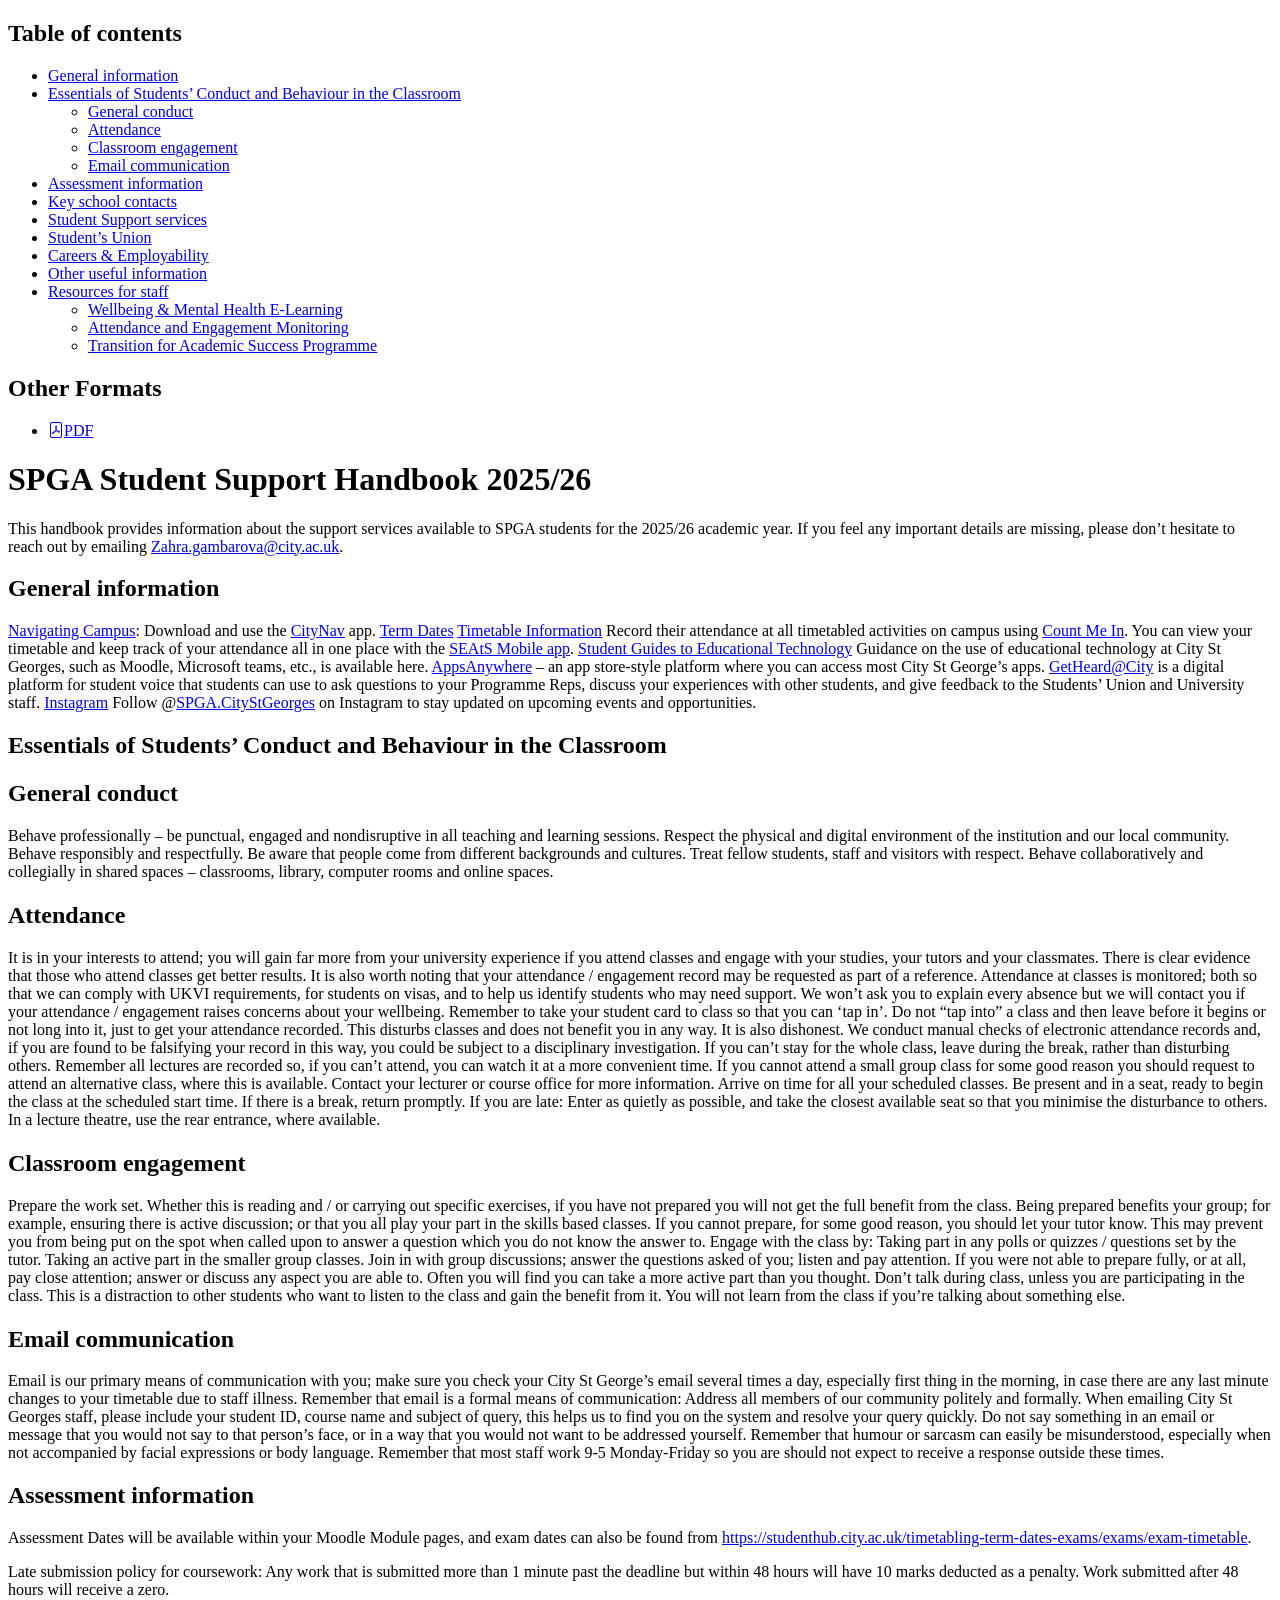
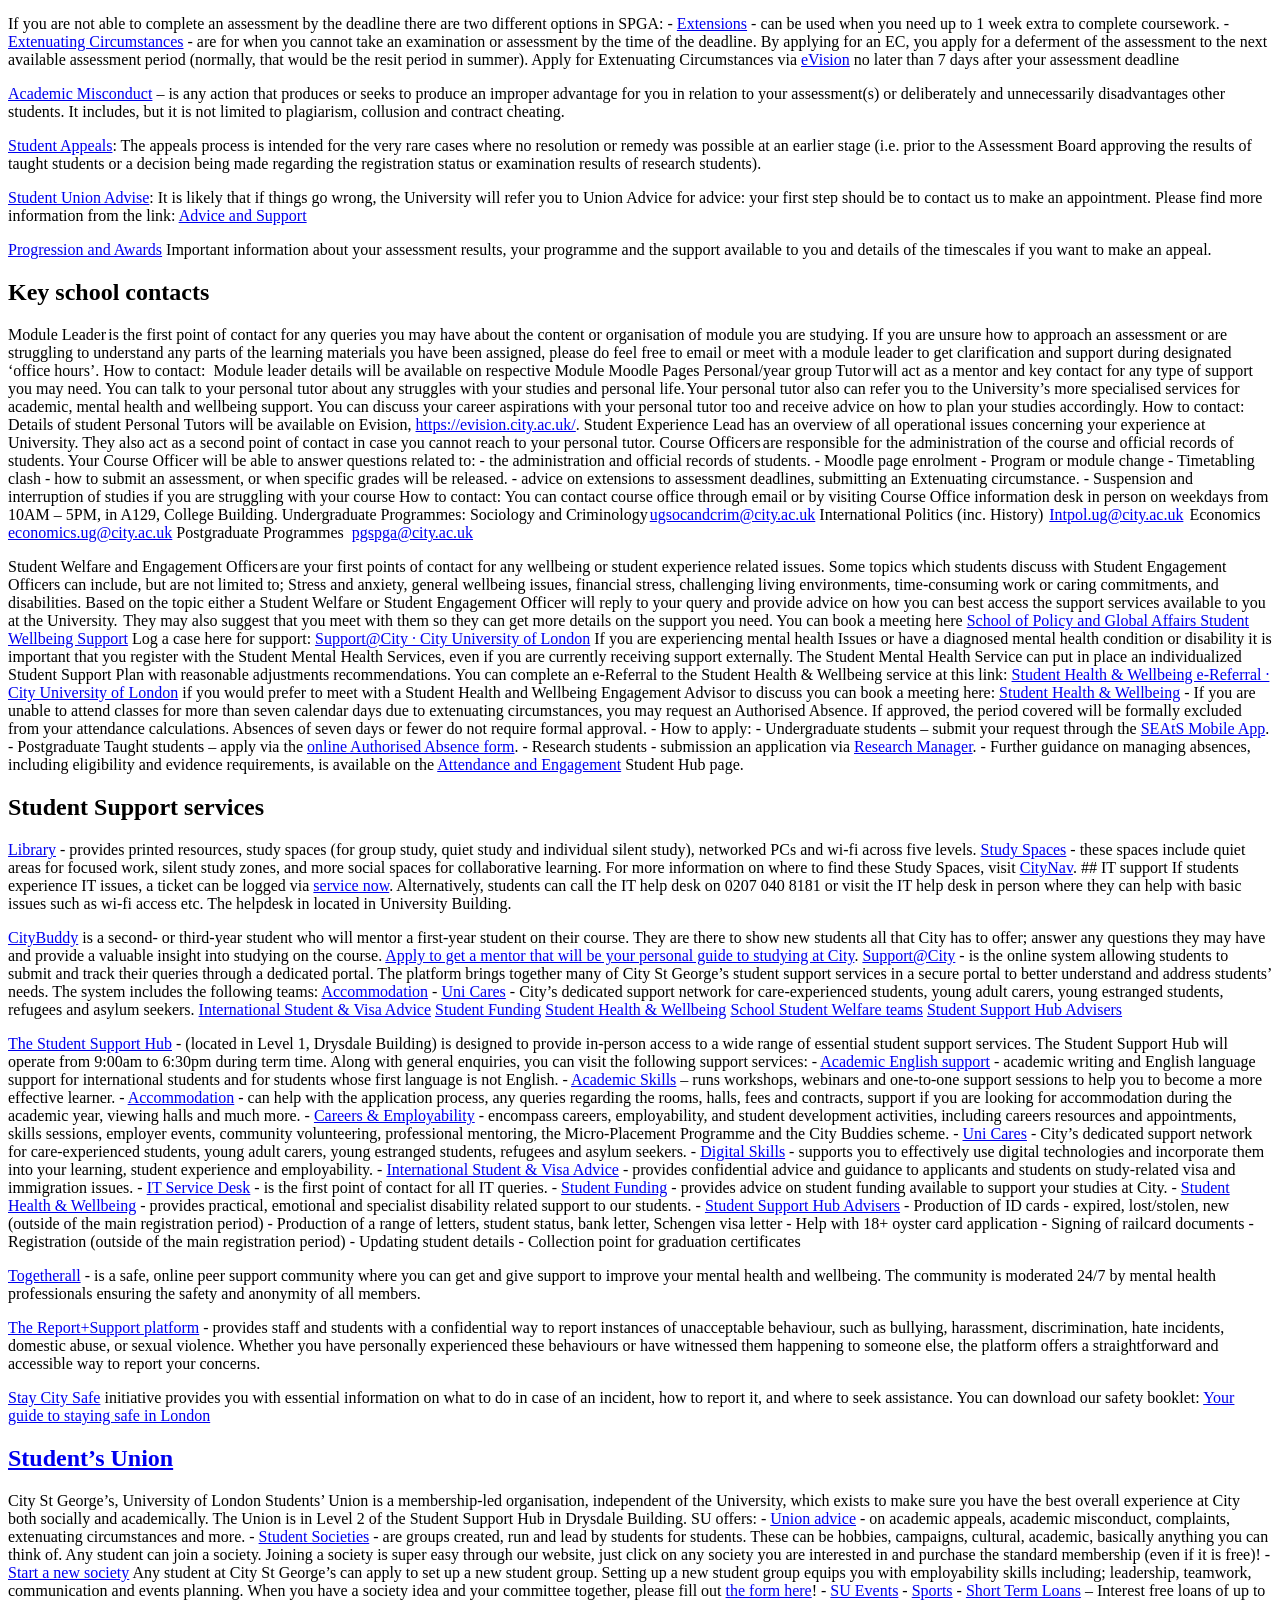
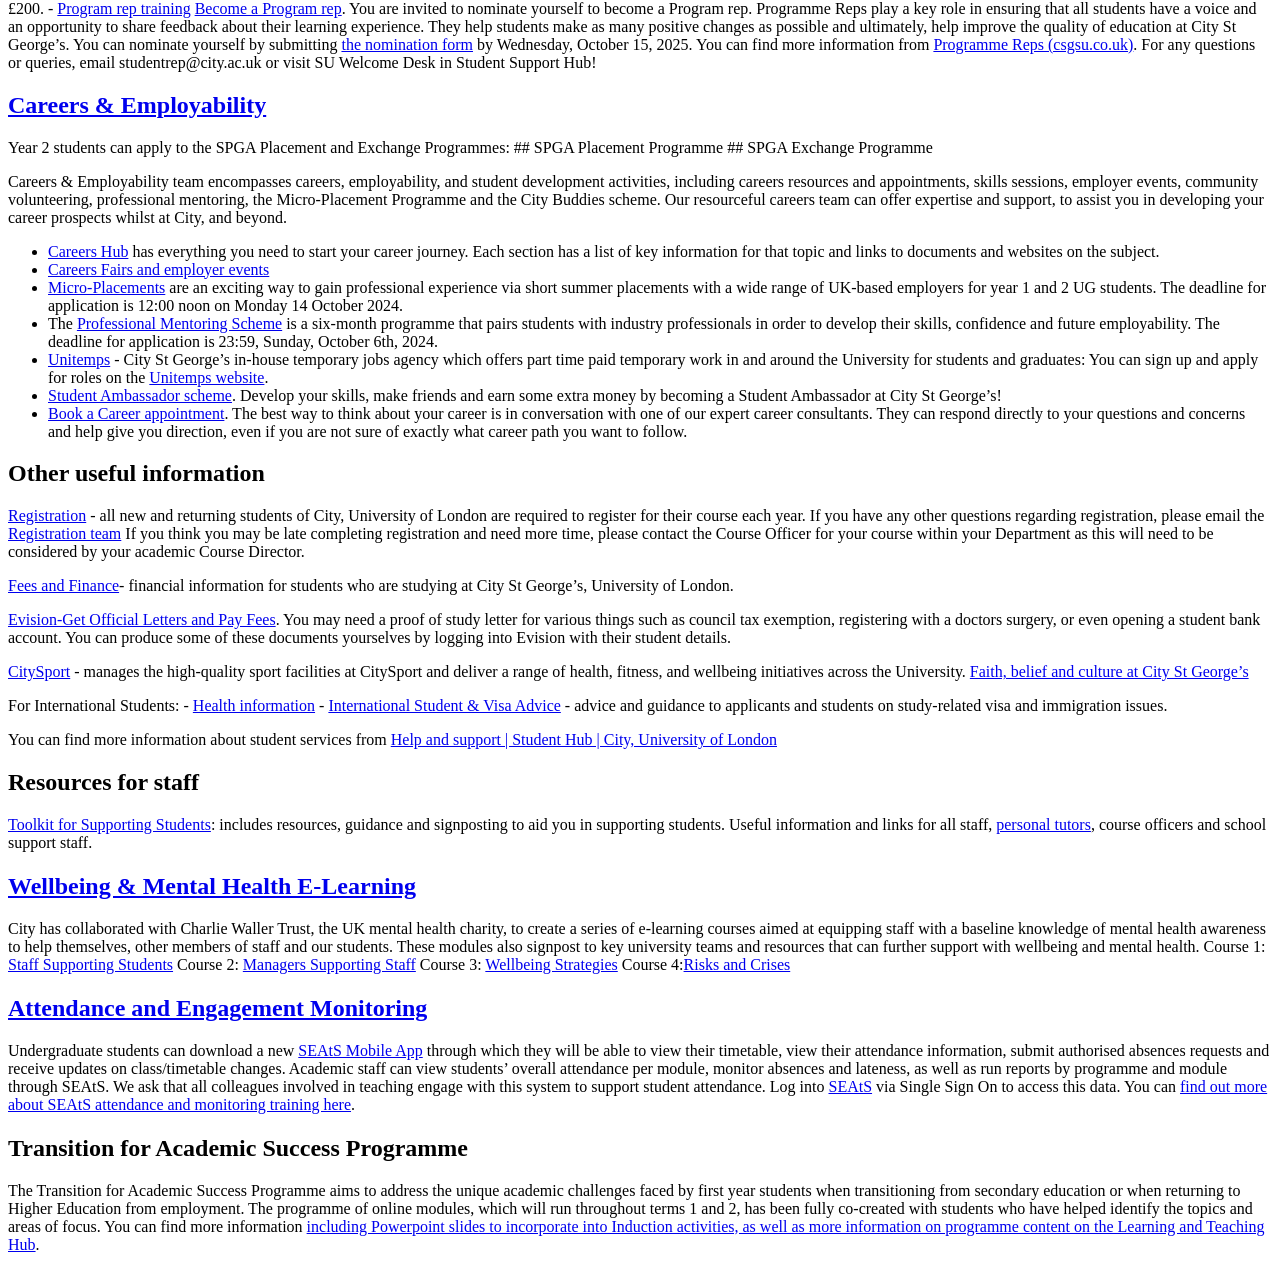
==== Student_Support_2025-26.html @ 63a1e76b "Initial commit: handbook source and rendered files" ====
<!DOCTYPE html>
<html xmlns="http://www.w3.org/1999/xhtml" lang="en" xml:lang="en"><head>

<meta charset="utf-8">
<meta name="generator" content="quarto-1.7.32">

<meta name="viewport" content="width=device-width, initial-scale=1.0, user-scalable=yes">


<title>SPGA Student Support Handbook 2025/26</title>
<style>
code{white-space: pre-wrap;}
span.smallcaps{font-variant: small-caps;}
div.columns{display: flex; gap: min(4vw, 1.5em);}
div.column{flex: auto; overflow-x: auto;}
div.hanging-indent{margin-left: 1.5em; text-indent: -1.5em;}
ul.task-list{list-style: none;}
ul.task-list li input[type="checkbox"] {
  width: 0.8em;
  margin: 0 0.8em 0.2em -1em; /* quarto-specific, see https://github.com/quarto-dev/quarto-cli/issues/4556 */ 
  vertical-align: middle;
}
</style>


<script src="Student_Support_2025-26_files/libs/clipboard/clipboard.min.js"></script>
<script src="Student_Support_2025-26_files/libs/quarto-html/quarto.js" type="module"></script>
<script src="Student_Support_2025-26_files/libs/quarto-html/tabsets/tabsets.js" type="module"></script>
<script src="Student_Support_2025-26_files/libs/quarto-html/popper.min.js"></script>
<script src="Student_Support_2025-26_files/libs/quarto-html/tippy.umd.min.js"></script>
<script src="Student_Support_2025-26_files/libs/quarto-html/anchor.min.js"></script>
<link href="Student_Support_2025-26_files/libs/quarto-html/tippy.css" rel="stylesheet">
<link href="Student_Support_2025-26_files/libs/quarto-html/quarto-syntax-highlighting-37eea08aefeeee20ff55810ff984fec1.css" rel="stylesheet" id="quarto-text-highlighting-styles">
<script src="Student_Support_2025-26_files/libs/bootstrap/bootstrap.min.js"></script>
<link href="Student_Support_2025-26_files/libs/bootstrap/bootstrap-icons.css" rel="stylesheet">
<link href="Student_Support_2025-26_files/libs/bootstrap/bootstrap-bb462d781dde1847d9e3ccf7736099dd.min.css" rel="stylesheet" append-hash="true" id="quarto-bootstrap" data-mode="light">


</head>

<body class="quarto-light">

<div id="quarto-content" class="page-columns page-rows-contents page-layout-article">
<div id="quarto-margin-sidebar" class="sidebar margin-sidebar">
  <nav id="TOC" role="doc-toc" class="toc-active">
    <h2 id="toc-title">Table of contents</h2>
   
  <ul>
  <li><a href="#general-information" id="toc-general-information" class="nav-link active" data-scroll-target="#general-information">General information</a></li>
  <li><a href="#essentials-of-students-conduct-and-behaviour-in-the-classroom" id="toc-essentials-of-students-conduct-and-behaviour-in-the-classroom" class="nav-link" data-scroll-target="#essentials-of-students-conduct-and-behaviour-in-the-classroom">Essentials of Students’ Conduct and Behaviour in the Classroom</a>
  <ul class="collapse">
  <li><a href="#general-conduct" id="toc-general-conduct" class="nav-link" data-scroll-target="#general-conduct">General conduct</a></li>
  <li><a href="#attendance" id="toc-attendance" class="nav-link" data-scroll-target="#attendance">Attendance</a></li>
  <li><a href="#classroom-engagement" id="toc-classroom-engagement" class="nav-link" data-scroll-target="#classroom-engagement">Classroom engagement</a></li>
  <li><a href="#email-communication" id="toc-email-communication" class="nav-link" data-scroll-target="#email-communication">Email communication</a></li>
  </ul></li>
  <li><a href="#assessment-information" id="toc-assessment-information" class="nav-link" data-scroll-target="#assessment-information">Assessment information</a></li>
  <li><a href="#key-school-contacts" id="toc-key-school-contacts" class="nav-link" data-scroll-target="#key-school-contacts">Key school contacts</a></li>
  <li><a href="#student-support-services" id="toc-student-support-services" class="nav-link" data-scroll-target="#student-support-services">Student Support services</a></li>
  <li><a href="#students-union" id="toc-students-union" class="nav-link" data-scroll-target="#students-union">Student’s Union</a></li>
  <li><a href="#careers-employability" id="toc-careers-employability" class="nav-link" data-scroll-target="#careers-employability">Careers &amp; Employability</a></li>
  <li><a href="#other-useful-information" id="toc-other-useful-information" class="nav-link" data-scroll-target="#other-useful-information">Other useful information</a></li>
  <li><a href="#resources-for-staff" id="toc-resources-for-staff" class="nav-link" data-scroll-target="#resources-for-staff">Resources for staff</a>
  <ul class="collapse">
  <li><a href="#wellbeing-mental-health-e-learning" id="toc-wellbeing-mental-health-e-learning" class="nav-link" data-scroll-target="#wellbeing-mental-health-e-learning">Wellbeing &amp; Mental Health E-Learning</a></li>
  <li><a href="#attendance-and-engagement-monitoring" id="toc-attendance-and-engagement-monitoring" class="nav-link" data-scroll-target="#attendance-and-engagement-monitoring">Attendance and Engagement Monitoring</a></li>
  <li><a href="#transition-for-academic-success-programme" id="toc-transition-for-academic-success-programme" class="nav-link" data-scroll-target="#transition-for-academic-success-programme">Transition for Academic Success Programme</a></li>
  </ul></li>
  </ul>
<div class="quarto-alternate-formats"><h2>Other Formats</h2><ul><li><a href="Student_Support_2025-26.pdf"><i class="bi bi-file-pdf"></i>PDF</a></li></ul></div></nav>
</div>
<main class="content" id="quarto-document-content">

<header id="title-block-header" class="quarto-title-block default">
<div class="quarto-title">
<h1 class="title">SPGA Student Support Handbook 2025/26</h1>
</div>



<div class="quarto-title-meta">

    
  
    
  </div>
  


</header>


<p>This handbook provides information about the support services available to SPGA students for the 2025/26 academic year. If you feel any important details are missing, please don’t hesitate to reach out by emailing <a href="mailto:Zahra.gambarova@city.ac.uk">Zahra.gambarova@city.ac.uk</a>.</p>
<section id="general-information" class="level1">
<h1>General information</h1>
<p><a href="https://studenthub.city.ac.uk/information-technology/citynav">Navigating Campus</a>: Download and use the <a href="https://studenthub.city.ac.uk/information-technology/citynav">CityNav</a> app. <a href="https://www.city.ac.uk/about/vision-and-strategy/academic-excellence/education/academic-year-and-term-dates">Term Dates</a> <a href="https://mytimetable.city.ac.uk/">Timetable Information</a> Record their attendance at all timetabled activities on campus using <a href="https://www.youtube.com/watch?v=2a_qMAZ4m2w">Count Me In</a>. You can view your timetable and keep track of your attendance all in one place with the <a href="https://studenthub.citystgeorges.ac.uk/academic-resources/learning-and-study-support/study-skills-and-support/attendance-and-engagement/count-me-in">SEAtS Mobile app</a>. <a href="https://city-uk-ett.libguides.com/student">Student Guides to Educational Technology</a> Guidance on the use of educational technology at City St Georges, such as Moodle, Microsoft teams, etc., is available here. <a href="https://studentcommunications.newsweaver.com/1w52bcjsfr/18i0udma1fv/external?a=6&amp;p=4118384&amp;t=27571">AppsAnywhere</a> – an app store-style platform where you can access most City St George’s apps. <a href="https://city.unitu.co.uk/Account/Login">GetHeard@City</a> is a digital platform for student voice that students can use to ask questions to your Programme Reps, discuss your experiences with other students, and give feedback to the Students’ Union and University staff. <a href="https://www.instagram.com/spga.citystgeorges/">Instagram</a> Follow @<a href="https://www.instagram.com/spga.citystgeorges/">SPGA.CityStGeorges</a> on Instagram to stay updated on upcoming events and opportunities.</p>
</section>
<section id="essentials-of-students-conduct-and-behaviour-in-the-classroom" class="level1">
<h1>Essentials of Students’ Conduct and Behaviour in the Classroom</h1>
<section id="general-conduct" class="level2">
<h2 class="anchored" data-anchor-id="general-conduct">General conduct</h2>
<p>Behave professionally – be punctual, engaged and nondisruptive in all teaching and learning sessions. Respect the physical and digital environment of the institution and our local community. Behave responsibly and respectfully. Be aware that people come from different backgrounds and cultures. Treat fellow students, staff and visitors with respect. Behave collaboratively and collegially in shared spaces – classrooms, library, computer rooms and online spaces.</p>
</section>
<section id="attendance" class="level2">
<h2 class="anchored" data-anchor-id="attendance">Attendance</h2>
<p>It is in your interests to attend; you will gain far more from your university experience if you attend classes and engage with your studies, your tutors and your classmates. There is clear evidence that those who attend classes get better results. It is also worth noting that your attendance / engagement record may be requested as part of a reference. Attendance at classes is monitored; both so that we can comply with UKVI requirements, for students on visas, and to help us identify students who may need support. We won’t ask you to explain every absence but we will contact you if your attendance / engagement raises concerns about your wellbeing. Remember to take your student card to class so that you can ‘tap in’. Do not “tap into” a class and then leave before it begins or not long into it, just to get your attendance recorded. This disturbs classes and does not benefit you in any way. It is also dishonest. We conduct manual checks of electronic attendance records and, if you are found to be falsifying your record in this way, you could be subject to a disciplinary investigation. If you can’t stay for the whole class, leave during the break, rather than disturbing others. Remember all lectures are recorded so, if you can’t attend, you can watch it at a more convenient time. If you cannot attend a small group class for some good reason you should request to attend an alternative class, where this is available. Contact your lecturer or course office for more information. Arrive on time for all your scheduled classes. Be present and in a seat, ready to begin the class at the scheduled start time. If there is a break, return promptly. If you are late: Enter as quietly as possible, and take the closest available seat so that you minimise the disturbance to others. In a lecture theatre, use the rear entrance, where available.</p>
</section>
<section id="classroom-engagement" class="level2">
<h2 class="anchored" data-anchor-id="classroom-engagement">Classroom engagement</h2>
<p>Prepare the work set. Whether this is reading and / or carrying out specific exercises, if you have not prepared you will not get the full benefit from the class. Being prepared benefits your group; for example, ensuring there is active discussion; or that you all play your part in the skills based classes. If you cannot prepare, for some good reason, you should let your tutor know. This may prevent you from being put on the spot when called upon to answer a question which you do not know the answer to. Engage with the class by: Taking part in any polls or quizzes / questions set by the tutor. Taking an active part in the smaller group classes. Join in with group discussions; answer the questions asked of you; listen and pay attention. If you were not able to prepare fully, or at all, pay close attention; answer or discuss any aspect you are able to. Often you will find you can take a more active part than you thought. Don’t talk during class, unless you are participating in the class. This is a distraction to other students who want to listen to the class and gain the benefit from it. You will not learn from the class if you’re talking about something else.</p>
</section>
<section id="email-communication" class="level2">
<h2 class="anchored" data-anchor-id="email-communication">Email communication</h2>
<p>Email is our primary means of communication with you; make sure you check your City St George’s email several times a day, especially first thing in the morning, in case there are any last minute changes to your timetable due to staff illness. Remember that email is a formal means of communication: Address all members of our community politely and formally. When emailing City St Georges staff, please include your student ID, course name and subject of query, this helps us to find you on the system and resolve your query quickly. Do not say something in an email or message that you would not say to that person’s face, or in a way that you would not want to be addressed yourself. Remember that humour or sarcasm can easily be misunderstood, especially when not accompanied by facial expressions or body language. Remember that most staff work 9-5 Monday-Friday so you are should not expect to receive a response outside these times.</p>
</section>
</section>
<section id="assessment-information" class="level1">
<h1>Assessment information</h1>
<p>Assessment Dates will be available within your Moodle Module pages, and exam dates can also be found from <a href="https://studenthub.city.ac.uk/timetabling-term-dates-exams/exams/exam-timetable">https://studenthub.city.ac.uk/timetabling-term-dates-exams/exams/exam-timetable</a>.</p>
<p>Late submission policy for coursework: Any work that is submitted more than 1 minute past the deadline but within 48 hours will have 10 marks deducted as a penalty. Work submitted after 48 hours will receive a zero.</p>
<p>​​​​​​​If you are not able to complete an assessment by the deadline there are two different options in SPGA: - <a href="https://cityuni.sharepoint.com/teams/CUoL-SASSStudentSupport/SitePages/SASS-Extensions.aspx">Extensions</a> - can be used when you need up to 1 week extra to complete coursework. - <a href="https://cityuni.sharepoint.com/teams/CUoL-SASSStudentSupport/SitePages/SASS-Extensions.aspx">Extenuating Circumstances</a> - are for when you cannot take an examination or assessment by the time of the deadline. By applying for an EC, you apply for a deferment of the assessment to the next available assessment period (normally, that would be the resit period in summer). Apply for Extenuating Circumstances via <a href="https://evision.city.ac.uk/">eVision</a> no later than 7 days after your assessment deadline</p>
<p><a href="https://studenthub.city.ac.uk/help-and-support/academic-integrity-and-misconduct">Academic Misconduct</a> – is any action that produces or seeks to produce an improper advantage for you in relation to your assessment(s) or deliberately and unnecessarily disadvantages other students. It includes, but it is not limited to plagiarism, collusion and contract cheating.</p>
<p><a href="https://studenthub.city.ac.uk/help-and-support/extenuating-circumstances-complaints-appeals">Student Appeals</a>: The appeals process is intended for the very rare cases where no resolution or remedy was possible at an earlier stage (i.e.&nbsp;prior to the Assessment Board approving the results of taught students or a decision being made regarding the registration status or examination results of research students).</p>
<p><a href="https://csgsu.co.uk/advice-and-support">Student Union Advise</a>: It is likely that if things go wrong, the University will refer you to Union Advice for advice: your first step should be to contact us to make an appointment. Please find more information from the link: <a href="https://csgsu.co.uk/advice-and-support">Advice and Support</a></p>
<p><a href="https://studenthub.city.ac.uk/timetabling-term-dates-exams/progression-and-awards">Progression and Awards</a> Important information about your assessment results, your programme and the support available to you and details of the timescales if you want to make an appeal.</p>
</section>
<section id="key-school-contacts" class="level1">
<h1>Key school contacts</h1>
<p>Module Leader is the first point of contact for any queries you may have about the content or organisation of module you are studying. If you are unsure how to approach an assessment or are struggling to understand any parts of the learning materials you have been assigned, please do feel free to email or meet with a module leader to get clarification and support during designated ‘office hours’. How to contact:   Module leader details will be available on respective Module Moodle Pages Personal/year group Tutor will act as a mentor and key contact for any type of support you may need. You can talk to your personal tutor about any struggles with your studies and personal life. Your personal tutor also can refer you to the University’s more specialised services for academic, mental health and wellbeing support.  You can discuss your career aspirations with your personal tutor too and receive advice on how to plan your studies accordingly. How to contact: Details of student Personal Tutors will be available on Evision, <a href="https://evision.city.ac.uk/">https://evision.city.ac.uk/</a>. Student Experience Lead has an overview of all operational issues concerning your experience at University. They also act as a second point of contact in case you cannot reach to your personal tutor. Course Officers are responsible for the administration of the course and official records of students. Your Course Officer will be able to answer questions related to: - the administration and official records of students. - Moodle page enrolment - Program or module change - Timetabling clash - how to submit an assessment, or when specific grades will be released. - advice on extensions to assessment deadlines, submitting an Extenuating circumstance. - Suspension and interruption of studies if you are struggling with your course How to contact: You can contact course office through email or by visiting Course Office information desk in person on weekdays from 10AM – 5PM, in A129, College Building. Undergraduate Programmes: Sociology and Criminology <a href="mailto:ugsocandcrim@city.ac.uk">ugsocandcrim@city.ac.uk</a> International Politics (inc. History)  <a href="mailto:Intpol.ug@city.ac.uk">Intpol.ug@city.ac.uk</a>  Economics  <a href="mailto:economics.ug@city.ac.uk">economics.ug@city.ac.uk</a> Postgraduate Programmes   <a href="mailto:pgspga@city.ac.uk">pgspga@city.ac.uk</a></p>
<p>Student Welfare and Engagement Officers are your first points of contact for any wellbeing or student experience related issues. Some topics which students discuss with Student Engagement Officers can include, but are not limited to; Stress and anxiety, general wellbeing issues, financial stress, challenging living environments, time-consuming work or caring commitments, and disabilities. Based on the topic either a Student Welfare or Student Engagement Officer will reply to your query and provide advice on how you can best access the support services available to you at the University.  They may also suggest that you meet with them so they can get more details on the support you need. You can book a meeting here <a href="https://outlook.office365.com/book/SchoolofPolicyandGlobalAffairsStudentWellbeingSupport@cityuni.onmicrosoft.com/?ae=true&amp;ismsaljsauthenabled=true">School of Policy and Global Affairs Student Wellbeing Support</a> Log a case here for support: <a href="https://support.city.ac.uk/create-case/">Support@City · City University of London</a> If you are experiencing mental health Issues or have a diagnosed mental health condition or disability it is important that you register with the Student Mental Health Services, even if you are currently receiving support externally. The Student Mental Health Service can put in place an individualized Student Support Plan with reasonable adjustments recommendations. You can complete an e-Referral to the Student Health &amp; Wellbeing service at this link: <a href="https://support.city.ac.uk/eReferral/?_gl=1%2A1yf5nzx%2A_gcl_au%2AMTUzMzI5MTY4Ny4xNzQ4NjAxODEy%2A_ga%2ANzcwMjIyODIzLjE3NDA2NTA3Mjg.%2A_ga_YLSK0292X4%2AczE3NTU1OTIyOTkkbzM2MiRnMSR0MTc1NTU5NDg4MCRqMzYkbDAkaDA.">Student Health &amp; Wellbeing e-Referral · City University of London</a> if you would prefer to meet with a Student Health and Wellbeing Engagement Advisor to discuss you can book a meeting here: <a href="https://outlook.office365.com/book/StudentHealthWellbeing@cityuni.onmicrosoft.com/s/fmv9wdkSi0m08PSZBNQghg2?ismsaljsauthenabled=true">Student Health &amp; Wellbeing</a> - If you are unable to attend classes for more than seven calendar days due to extenuating circumstances, you may request an Authorised Absence. If approved, the period covered will be formally excluded from your attendance calculations. Absences of seven days or fewer do not require formal approval. - How to apply: - Undergraduate students – submit your request through the <a href="https://studenthub.citystgeorges.ac.uk/academic-resources/learning-and-study-support/study-skills-and-support/attendance-and-engagement/count-me-in">SEAtS Mobile App</a>. - Postgraduate Taught students – apply via the <a href="https://cityunilondon.eu.qualtrics.com/jfe/form/SV_5hzQmuXfZBM5plk">online Authorised Absence form</a>. - Research students - submission an application via <a href="https://researchmanager.city.ac.uk/do/city-login/login">Research Manager</a>. - Further guidance on managing absences, including eligibility and evidence requirements, is available on the <a href="https://studenthub.citystgeorges.ac.uk/academic-resources/learning-and-study-support/study-skills-and-support/attendance-and-engagement">Attendance and Engagement</a> Student Hub page.</p>
</section>
<section id="student-support-services" class="level1">
<h1>Student Support services</h1>
<p><a href="https://libraryservices.city.ac.uk/">Library</a> - provides printed resources, study spaces (for group study, quiet study and individual silent study), networked PCs and wi-fi across five levels. <a href="https://studenthub.city.ac.uk/information-technology/citynav">Study Spaces</a> - these spaces include quiet areas for focused work, silent study zones, and more social spaces for collaborative learning. For more information on where to find these Study Spaces, visit <a href="https://studenthub.city.ac.uk/information-technology/citynav">CityNav</a>. ## IT support If students experience IT issues, a ticket can be logged via <a href="https://www.city.ac.uk/itservicedesk">service now</a>. Alternatively, students can call the IT help desk on 0207 040 8181 or visit the IT help desk in person where they can help with basic issues such as wi-fi access etc. The helpdesk in located in University Building.</p>
<p><a href="https://buddy.city.ac.uk/apply/mentee/">CityBuddy</a> is a second- or third-year student who will mentor a first-year student on their course. They are there to show new students all that City has to offer; answer any questions they may have and provide a valuable insight into studying on the course. <a href="https://cityunilondon.eu.qualtrics.com/jfe/form/SV_9M41s2FmiwmYVM2">Apply to get a mentor that will be your personal guide to studying at City</a>. <a href="https://support.city.ac.uk/create-case/?_gl=1%2asv17k1%2a_ga%2aODU0NDA5NDU1LjE2MjA5ODEyNjI.%2a_ga_YLSK0292X4%2aMTY5NDcwNDk3Ni4xOTcuMS4xNjk0NzA1MDMwLjYuMC4w">Support@City</a> - is the online system allowing students to submit and track their queries through a dedicated portal. The platform brings together many of City St George’s student support services in a secure portal to better understand and address students’ needs. The system includes the following teams: <a href="https://studenthub.city.ac.uk/help-and-support/accommodation-student-hub">Accommodation</a> - <a href="https://studenthub.city.ac.uk/help-and-support/city-cares">Uni Cares</a> - City’s dedicated support network for care-experienced students, young adult carers, young estranged students, refugees and asylum seekers. <a href="https://studenthub.city.ac.uk/help-and-support/visa-advice-for-international-students">International Student &amp; Visa Advice</a> <a href="https://studenthub.city.ac.uk/help-and-support/student-funding">Student Funding</a> <a href="https://studenthub.city.ac.uk/help-and-support/student-health-wellbeing">Student Health &amp; Wellbeing</a> <a href="https://studenthub.city.ac.uk/help-and-support/support-within-your-school">School Student Welfare teams</a> <a href="https://studenthub.city.ac.uk/help-and-support/student-support-hub-adviser-team">Student Support Hub Advisers</a></p>
<p><a href="https://www.city.ac.uk/about/facilities/specialist-facilities/student-support-hub">The Student Support Hub</a> - (located in Level 1, Drysdale Building) is designed to provide in-person access to a wide range of essential student support services. The Student Support Hub will operate from 9:00am to 6:30pm during term time. Along with general enquiries, you can visit the following support services: - <a href="https://studenthub.city.ac.uk/help-and-support/english-for-academic-purposes">Academic English support</a> - academic writing and English language support for international students and for students whose first language is not English. - <a href="https://studenthub.city.ac.uk/help-and-support/improve-your-study-skills">Academic Skills</a> – runs workshops, webinars and one-to-one support sessions to help you to become a more effective learner. - <a href="https://studenthub.city.ac.uk/help-and-support/accommodation-student-hub">Accommodation</a> - can help with the application process, any queries regarding the rooms, halls, fees and contracts, support if you are looking for accommodation during the academic year, viewing halls and much more. - <a href="https://studenthub.city.ac.uk/careers-and-employability">Careers &amp; Employability</a> - encompass careers, employability, and student development activities, including careers resources and appointments, skills sessions, employer events, community volunteering, professional mentoring, the Micro-Placement Programme and the City Buddies scheme. - <a href="https://studenthub.city.ac.uk/help-and-support/city-cares">Uni Cares</a> - City’s dedicated support network for care-experienced students, young adult carers, young estranged students, refugees and asylum seekers. - <a href="https://studenthub.city.ac.uk/help-and-support/studying-online/digital-skills-and-support">Digital Skills</a> - supports you to effectively use digital technologies and incorporate them into your learning, student experience and employability. - <a href="https://studenthub.city.ac.uk/help-and-support/visa-advice-for-international-students/responsibilities">International Student &amp; Visa Advice</a> - provides confidential advice and guidance to applicants and students on study-related visa and immigration issues. - <a href="https://studenthub.citystgeorges.ac.uk/student-support-services/it-services">IT Service Desk</a> - is the first point of contact for all IT queries. - <a href="https://studenthub.city.ac.uk/help-and-support/student-funding">Student Funding</a> - provides advice on student funding available to support your studies at City. - <a href="https://studenthub.city.ac.uk/help-and-support/student-health-wellbeing">Student Health &amp; Wellbeing</a> - provides practical, emotional and specialist disability related support to our students. - <a href="https://studenthub.city.ac.uk/help-and-support/student-support-hub-adviser-team">Student Support Hub Advisers</a> - Production of ID cards - expired, lost/stolen, new (outside of the main registration period) - Production of a range of letters, student status, bank letter, Schengen visa letter - Help with 18+ oyster card application - Signing of railcard documents - Registration (outside of the main registration period) - Updating student details - Collection point for graduation certificates</p>
<p><a href="https://studenthub.city.ac.uk/help-and-support/student-health-wellbeing/togetherall">Togetherall</a> - is a safe, online peer support community where you can get and give support to improve your mental health and wellbeing. The community is moderated 24/7 by mental health professionals ensuring the safety and anonymity of all members.</p>
<p><a href="https://reportandsupport.city.ac.uk/">The Report+Support platform</a> - provides staff and students with a confidential way to report instances of unacceptable behaviour, such as bullying, harassment, discrimination, hate incidents, domestic abuse, or sexual violence. Whether you have personally experienced these behaviours or have witnessed them happening to someone else, the platform offers a straightforward and accessible way to report your concerns.</p>
<p><a href="https://studenthub.city.ac.uk/help-and-support/stay-city-safe">Stay City Safe</a> initiative provides you with essential information on what to do in case of an incident, how to report it, and where to seek assistance. You can download our safety booklet: <a href="https://studenthub.city.ac.uk/__data/assets/pdf_file/0006/814416/3748-Stay-City-Safe-booklet-AL1i-digital-1.pdf">Your guide to staying safe in London</a></p>
</section>
<section id="students-union" class="level1">
<h1><a href="https://www.csgsu.co.uk/">Student’s Union</a></h1>
<p>City St George’s, University of London Students’ Union is a membership-led organisation, independent of the University, which exists to make sure you have the best overall experience at City both socially and academically. The Union is in Level 2 of the Student Support Hub in Drysdale Building. SU offers: - <a href="https://csgsu.co.uk/advice-and-support">Union advice</a> - on academic appeals, academic misconduct, complaints, extenuating circumstances and more. - <a href="https://csgsu.co.uk/explore-and-join/societies">Student Societies</a> - are groups created, run and lead by students for students. These can be hobbies, campaigns, cultural, academic, basically anything you can think of. Any student can join a society. Joining a society is super easy through our website, just click on any society you are interested in and purchase the standard membership (even if it is free)! - <a href="https://csgsu.co.uk/explore-and-join/start-or-adopt-a-group">Start a new society</a> Any student at City St George’s can apply to set up a new student group. Setting up a new student group equips you with employability skills including; leadership, teamwork, communication and events planning. When you have a society idea and your committee together, please fill out <a href="https://csgsu.co.uk/explore-and-join/start-or-adopt-a-group">the form here</a>! - <a href="https://events.csgsu.co.uk/">SU Events</a> - <a href="https://csgsu.co.uk/sports">Sports</a> - <a href="https://csgsu.co.uk/advice-and-support/finances">Short Term Loans</a> – Interest free loans of up to £200. - <a href="https://csgsu.co.uk/your-voice/programme-and-year-representatives">Program rep training</a> <a href="https://csgsu.co.uk/your-voice/programme-and-year-representatives">Become a Program rep</a>. You are invited to nominate yourself to become a Program rep. Programme Reps play a key role in ensuring that all students have a voice and an opportunity to share feedback about their learning experience. They help students make as many positive changes as possible and ultimately, help improve the quality of education at City St George’s. You can nominate yourself by submitting <a href="https://forms.office.com/e/6MEdG2EStU">the nomination form</a> by Wednesday, October 15, 2025. You can find more information from <a href="https://csgsu.co.uk/your-voice/programme-and-year-representatives">Programme Reps (csgsu.co.uk)</a>. For any questions or queries, email studentrep@city.ac.uk or visit SU Welcome Desk in Student Support Hub!</p>
</section>
<section id="careers-employability" class="level1">
<h1><a href="https://studenthub.city.ac.uk/careers-and-employability">Careers &amp; Employability</a></h1>
<p>Year 2 students can apply to the SPGA Placement and Exchange Programmes: ## SPGA Placement Programme ## SPGA Exchange Programme</p>
<p>Careers &amp; Employability team encompasses careers, employability, and student development activities, including careers resources and appointments, skills sessions, employer events, community volunteering, professional mentoring, the Micro-Placement Programme and the City Buddies scheme. Our resourceful careers team can offer expertise and support, to assist you in developing your career prospects whilst at City, and beyond.</p>
<ul>
<li><a href="https://careershub.city.ac.uk/s/resources">Careers Hub</a> has everything you need to start your career journey. Each section has a list of key information for that topic and links to documents and websites on the subject.</li>
<li><a href="https://careershub.city.ac.uk/students/events">Careers Fairs and employer events</a></li>
<li><a href="https://studenthub.city.ac.uk/careers-and-employability/micro-placements-programme">Micro-Placements</a> are an exciting way to gain professional experience via short summer placements with a wide range of UK-based employers for year 1 and 2 UG students. The deadline for application is 12:00 noon on Monday 14 October 2024.</li>
<li>The <a href="https://studenthub.citystgeorges.ac.uk/career-development/professional-mentoring-scheme">Professional Mentoring Scheme</a> is a six-month programme that pairs students with industry professionals in order to develop their skills, confidence and future employability. The deadline for application is 23:59, Sunday, October 6th, 2024.</li>
<li><a href="https://www.unitemps.com/">Unitemps</a> - City St George’s in-house temporary jobs agency which offers part time paid temporary work in and around the University for students and graduates: You can sign up and apply for roles on the <a href="https://www.unitemps.com/">Unitemps website</a>.</li>
<li><a href="https://studenthub.city.ac.uk/careers-and-employability/student-ambassador-scheme">Student Ambassador scheme</a>. Develop your skills, make friends and earn some extra money by becoming a Student Ambassador at City St George’s!</li>
<li><a href="https://careershub.city.ac.uk/students/appointments/topics?campusId=704">Book a Career appointment</a>. The best way to think about your career is in conversation with one of our expert career consultants. They can respond directly to your questions and concerns and help give you direction, even if you are not sure of exactly what career path you want to follow.</li>
</ul>
</section>
<section id="other-useful-information" class="level1">
<h1>Other useful information</h1>
<p><a href="https://studenthub.city.ac.uk/student-administration/registration">Registration</a> - all new and returning students of City, University of London are required to register for their course each year. If you have any other questions regarding registration, please email the <a href="mailto:registration@city.ac.uk">Registration team</a> If you think you may be late completing registration and need more time, please contact the Course Officer for your course within your Department as this will need to be considered by your academic Course Director.</p>
<p><a href="https://studenthub.city.ac.uk/student-administration/fees-and-finance">Fees and Finance</a>- financial information for students who are studying at City St George’s, University of London.</p>
<p><a href="https://evision.city.ac.uk/?_gl=1*7eeo8m*_ga*NjM2MTY1Mjk3LjE2NjY3MTIwOTU.*_ga_YLSK0292X4*MTY5NDUxMTg4OS4xNC4xLjE2OTQ1MTIxMjkuNjAuMC4w">Evision-Get Official Letters and Pay Fees</a>. You may need a proof of study letter for various things such as council tax exemption, registering with a doctors surgery, or even opening a student bank account. You can produce some of these documents yourselves by logging into Evision with their student details.</p>
<p><a href="https://www.citysport.org.uk/">CitySport</a> - manages the high-quality sport facilities at CitySport and deliver a range of health, fitness, and wellbeing initiatives across the University. <a href="https://studenthub.citystgeorges.ac.uk/student-support-services/faith-and-cultural-support">Faith, belief and culture at City St George’s</a></p>
<p>For International Students: - <a href="https://studenthub.city.ac.uk/help-and-support/your-health">Health information</a> - <a href="https://studenthub.city.ac.uk/help-and-support/visa-advice-for-international-students">International Student &amp; Visa Advice</a> - advice and guidance to applicants and students on study-related visa and immigration issues.</p>
<p>You can find more information about student services from <a href="https://studenthub.city.ac.uk/help-and-support">Help and support | Student Hub | City, University of London</a></p>
</section>
<section id="resources-for-staff" class="level1">
<h1>Resources for staff</h1>
<p><a href="https://cityuni.sharepoint.com/sites/cs_Supportingyourstudents">Toolkit for Supporting Students</a>: includes resources, guidance and signposting to aid you in supporting students. Useful information and links for all staff, <a href="https://cityuni.sharepoint.com/sites/cs_Supportingyourstudents/SitePages/Guidance-for-personal-tutors.aspx">personal tutors</a>, course officers and school support staff.</p>
<section id="wellbeing-mental-health-e-learning" class="level2">
<h2 class="anchored" data-anchor-id="wellbeing-mental-health-e-learning"><a href="https://staffhub.city.ac.uk/develop-at-city/wellbeing-at-city-hub/wellbeing-and-mental-health-e-learning">Wellbeing &amp; Mental Health E-Learning</a></h2>
<p>City has collaborated with Charlie Waller Trust, the UK mental health charity, to create a series of e-learning courses aimed at equipping staff with a baseline knowledge of mental health awareness to help themselves, other members of staff and our students. These modules also signpost to key university teams and resources that can further support with wellbeing and mental health. Course 1: <a href="https://elearning.charliewaller.org/course-details/681ed6fc-46e1-4753-8a18-21063ad94f1f">Staff Supporting Students</a> Course 2: <a href="https://elearning.charliewaller.org/course-details/630cf33e-725b-4d3e-948e-2fcd279e400d">Managers Supporting Staff</a> Course 3: <a href="https://elearning.charliewaller.org/course-details/655f3612-b251-4001-a3a1-5d9106e67491">Wellbeing Strategies</a> Course 4:<a href="https://elearning.charliewaller.org/course-details/ed3f83c6-5a72-440d-9bc4-6d26966e15a7">Risks and Crises</a></p>
</section>
<section id="attendance-and-engagement-monitoring" class="level2">
<h2 class="anchored" data-anchor-id="attendance-and-engagement-monitoring"><a href="https://cityuni.sharepoint.com/sites/CSGMerger/Files/Forms/AllItems.aspx?id=%2Fsites%2FCSGMerger%2FFiles%2FDocuments%2FAttendance%20and%20monitoring%20changes%20for%202025%2D26%2Epdf&amp;parent=%2Fsites%2FCSGMerger%2FFiles%2FDocuments">Attendance and Engagement Monitoring</a></h2>
<p>Undergraduate students can download a new <a href="https://studenthub.citystgeorges.ac.uk/academic-resources/learning-and-study-support/study-skills-and-support/attendance-and-engagement/count-me-in">SEAtS Mobile App</a> through which they will be able to view their timetable, view their attendance information, submit authorised absences requests and receive updates on class/timetable changes. Academic staff can view students’ overall attendance per module, monitor absences and lateness, as well as run reports by programme and module through SEAtS. We ask that all colleagues involved in teaching engage with this system to support student attendance. Log into <a href="https://staffcommunications.newsweaver.com/1cuay0lb4l/yzpv63vjgnc1ttzyvuq1bs/external?email=true&amp;a=5&amp;p=5297842&amp;t=217120">SEAtS</a> via Single Sign On to access this data. You can <a href="https://staffcommunications.newsweaver.com/1cuay0lb4l/5u2ufkq6fke1ttzyvuq1bs/external?email=true&amp;a=5&amp;p=5297842&amp;t=217120">find out more about SEAtS attendance and monitoring training here</a>.</p>
</section>
<section id="transition-for-academic-success-programme" class="level2">
<h2 class="anchored" data-anchor-id="transition-for-academic-success-programme">Transition for Academic Success Programme</h2>
<p>The Transition for Academic Success Programme aims to address the unique academic challenges faced by first year students when transitioning from secondary education or when returning to Higher Education from employment. The programme of online modules, which will run throughout terms 1 and 2, has been fully co-created with students who have helped identify the topics and areas of focus. You can find more information <a href="https://staffcommunications.newsweaver.com/1cuay0lb4l/jigmhvwn6171ttzyvuq1bs/external?email=true&amp;a=5&amp;p=5297842&amp;t=217120">including Powerpoint slides to incorporate into Induction activities, as well as more information on programme content on the Learning and Teaching Hub</a>.</p>
</section>
</section>

</main>
<!-- /main column -->
<script id="quarto-html-after-body" type="application/javascript">
  window.document.addEventListener("DOMContentLoaded", function (event) {
    const icon = "";
    const anchorJS = new window.AnchorJS();
    anchorJS.options = {
      placement: 'right',
      icon: icon
    };
    anchorJS.add('.anchored');
    const isCodeAnnotation = (el) => {
      for (const clz of el.classList) {
        if (clz.startsWith('code-annotation-')) {                     
          return true;
        }
      }
      return false;
    }
    const onCopySuccess = function(e) {
      // button target
      const button = e.trigger;
      // don't keep focus
      button.blur();
      // flash "checked"
      button.classList.add('code-copy-button-checked');
      var currentTitle = button.getAttribute("title");
      button.setAttribute("title", "Copied!");
      let tooltip;
      if (window.bootstrap) {
        button.setAttribute("data-bs-toggle", "tooltip");
        button.setAttribute("data-bs-placement", "left");
        button.setAttribute("data-bs-title", "Copied!");
        tooltip = new bootstrap.Tooltip(button, 
          { trigger: "manual", 
            customClass: "code-copy-button-tooltip",
            offset: [0, -8]});
        tooltip.show();    
      }
      setTimeout(function() {
        if (tooltip) {
          tooltip.hide();
          button.removeAttribute("data-bs-title");
          button.removeAttribute("data-bs-toggle");
          button.removeAttribute("data-bs-placement");
        }
        button.setAttribute("title", currentTitle);
        button.classList.remove('code-copy-button-checked');
      }, 1000);
      // clear code selection
      e.clearSelection();
    }
    const getTextToCopy = function(trigger) {
        const codeEl = trigger.previousElementSibling.cloneNode(true);
        for (const childEl of codeEl.children) {
          if (isCodeAnnotation(childEl)) {
            childEl.remove();
          }
        }
        return codeEl.innerText;
    }
    const clipboard = new window.ClipboardJS('.code-copy-button:not([data-in-quarto-modal])', {
      text: getTextToCopy
    });
    clipboard.on('success', onCopySuccess);
    if (window.document.getElementById('quarto-embedded-source-code-modal')) {
      const clipboardModal = new window.ClipboardJS('.code-copy-button[data-in-quarto-modal]', {
        text: getTextToCopy,
        container: window.document.getElementById('quarto-embedded-source-code-modal')
      });
      clipboardModal.on('success', onCopySuccess);
    }
      var localhostRegex = new RegExp(/^(?:http|https):\/\/localhost\:?[0-9]*\//);
      var mailtoRegex = new RegExp(/^mailto:/);
        var filterRegex = new RegExp('/' + window.location.host + '/');
      var isInternal = (href) => {
          return filterRegex.test(href) || localhostRegex.test(href) || mailtoRegex.test(href);
      }
      // Inspect non-navigation links and adorn them if external
     var links = window.document.querySelectorAll('a[href]:not(.nav-link):not(.navbar-brand):not(.toc-action):not(.sidebar-link):not(.sidebar-item-toggle):not(.pagination-link):not(.no-external):not([aria-hidden]):not(.dropdown-item):not(.quarto-navigation-tool):not(.about-link)');
      for (var i=0; i<links.length; i++) {
        const link = links[i];
        if (!isInternal(link.href)) {
          // undo the damage that might have been done by quarto-nav.js in the case of
          // links that we want to consider external
          if (link.dataset.originalHref !== undefined) {
            link.href = link.dataset.originalHref;
          }
        }
      }
    function tippyHover(el, contentFn, onTriggerFn, onUntriggerFn) {
      const config = {
        allowHTML: true,
        maxWidth: 500,
        delay: 100,
        arrow: false,
        appendTo: function(el) {
            return el.parentElement;
        },
        interactive: true,
        interactiveBorder: 10,
        theme: 'quarto',
        placement: 'bottom-start',
      };
      if (contentFn) {
        config.content = contentFn;
      }
      if (onTriggerFn) {
        config.onTrigger = onTriggerFn;
      }
      if (onUntriggerFn) {
        config.onUntrigger = onUntriggerFn;
      }
      window.tippy(el, config); 
    }
    const noterefs = window.document.querySelectorAll('a[role="doc-noteref"]');
    for (var i=0; i<noterefs.length; i++) {
      const ref = noterefs[i];
      tippyHover(ref, function() {
        // use id or data attribute instead here
        let href = ref.getAttribute('data-footnote-href') || ref.getAttribute('href');
        try { href = new URL(href).hash; } catch {}
        const id = href.replace(/^#\/?/, "");
        const note = window.document.getElementById(id);
        if (note) {
          return note.innerHTML;
        } else {
          return "";
        }
      });
    }
    const xrefs = window.document.querySelectorAll('a.quarto-xref');
    const processXRef = (id, note) => {
      // Strip column container classes
      const stripColumnClz = (el) => {
        el.classList.remove("page-full", "page-columns");
        if (el.children) {
          for (const child of el.children) {
            stripColumnClz(child);
          }
        }
      }
      stripColumnClz(note)
      if (id === null || id.startsWith('sec-')) {
        // Special case sections, only their first couple elements
        const container = document.createElement("div");
        if (note.children && note.children.length > 2) {
          container.appendChild(note.children[0].cloneNode(true));
          for (let i = 1; i < note.children.length; i++) {
            const child = note.children[i];
            if (child.tagName === "P" && child.innerText === "") {
              continue;
            } else {
              container.appendChild(child.cloneNode(true));
              break;
            }
          }
          if (window.Quarto?.typesetMath) {
            window.Quarto.typesetMath(container);
          }
          return container.innerHTML
        } else {
          if (window.Quarto?.typesetMath) {
            window.Quarto.typesetMath(note);
          }
          return note.innerHTML;
        }
      } else {
        // Remove any anchor links if they are present
        const anchorLink = note.querySelector('a.anchorjs-link');
        if (anchorLink) {
          anchorLink.remove();
        }
        if (window.Quarto?.typesetMath) {
          window.Quarto.typesetMath(note);
        }
        if (note.classList.contains("callout")) {
          return note.outerHTML;
        } else {
          return note.innerHTML;
        }
      }
    }
    for (var i=0; i<xrefs.length; i++) {
      const xref = xrefs[i];
      tippyHover(xref, undefined, function(instance) {
        instance.disable();
        let url = xref.getAttribute('href');
        let hash = undefined; 
        if (url.startsWith('#')) {
          hash = url;
        } else {
          try { hash = new URL(url).hash; } catch {}
        }
        if (hash) {
          const id = hash.replace(/^#\/?/, "");
          const note = window.document.getElementById(id);
          if (note !== null) {
            try {
              const html = processXRef(id, note.cloneNode(true));
              instance.setContent(html);
            } finally {
              instance.enable();
              instance.show();
            }
          } else {
            // See if we can fetch this
            fetch(url.split('#')[0])
            .then(res => res.text())
            .then(html => {
              const parser = new DOMParser();
              const htmlDoc = parser.parseFromString(html, "text/html");
              const note = htmlDoc.getElementById(id);
              if (note !== null) {
                const html = processXRef(id, note);
                instance.setContent(html);
              } 
            }).finally(() => {
              instance.enable();
              instance.show();
            });
          }
        } else {
          // See if we can fetch a full url (with no hash to target)
          // This is a special case and we should probably do some content thinning / targeting
          fetch(url)
          .then(res => res.text())
          .then(html => {
            const parser = new DOMParser();
            const htmlDoc = parser.parseFromString(html, "text/html");
            const note = htmlDoc.querySelector('main.content');
            if (note !== null) {
              // This should only happen for chapter cross references
              // (since there is no id in the URL)
              // remove the first header
              if (note.children.length > 0 && note.children[0].tagName === "HEADER") {
                note.children[0].remove();
              }
              const html = processXRef(null, note);
              instance.setContent(html);
            } 
          }).finally(() => {
            instance.enable();
            instance.show();
          });
        }
      }, function(instance) {
      });
    }
        let selectedAnnoteEl;
        const selectorForAnnotation = ( cell, annotation) => {
          let cellAttr = 'data-code-cell="' + cell + '"';
          let lineAttr = 'data-code-annotation="' +  annotation + '"';
          const selector = 'span[' + cellAttr + '][' + lineAttr + ']';
          return selector;
        }
        const selectCodeLines = (annoteEl) => {
          const doc = window.document;
          const targetCell = annoteEl.getAttribute("data-target-cell");
          const targetAnnotation = annoteEl.getAttribute("data-target-annotation");
          const annoteSpan = window.document.querySelector(selectorForAnnotation(targetCell, targetAnnotation));
          const lines = annoteSpan.getAttribute("data-code-lines").split(",");
          const lineIds = lines.map((line) => {
            return targetCell + "-" + line;
          })
          let top = null;
          let height = null;
          let parent = null;
          if (lineIds.length > 0) {
              //compute the position of the single el (top and bottom and make a div)
              const el = window.document.getElementById(lineIds[0]);
              top = el.offsetTop;
              height = el.offsetHeight;
              parent = el.parentElement.parentElement;
            if (lineIds.length > 1) {
              const lastEl = window.document.getElementById(lineIds[lineIds.length - 1]);
              const bottom = lastEl.offsetTop + lastEl.offsetHeight;
              height = bottom - top;
            }
            if (top !== null && height !== null && parent !== null) {
              // cook up a div (if necessary) and position it 
              let div = window.document.getElementById("code-annotation-line-highlight");
              if (div === null) {
                div = window.document.createElement("div");
                div.setAttribute("id", "code-annotation-line-highlight");
                div.style.position = 'absolute';
                parent.appendChild(div);
              }
              div.style.top = top - 2 + "px";
              div.style.height = height + 4 + "px";
              div.style.left = 0;
              let gutterDiv = window.document.getElementById("code-annotation-line-highlight-gutter");
              if (gutterDiv === null) {
                gutterDiv = window.document.createElement("div");
                gutterDiv.setAttribute("id", "code-annotation-line-highlight-gutter");
                gutterDiv.style.position = 'absolute';
                const codeCell = window.document.getElementById(targetCell);
                const gutter = codeCell.querySelector('.code-annotation-gutter');
                gutter.appendChild(gutterDiv);
              }
              gutterDiv.style.top = top - 2 + "px";
              gutterDiv.style.height = height + 4 + "px";
            }
            selectedAnnoteEl = annoteEl;
          }
        };
        const unselectCodeLines = () => {
          const elementsIds = ["code-annotation-line-highlight", "code-annotation-line-highlight-gutter"];
          elementsIds.forEach((elId) => {
            const div = window.document.getElementById(elId);
            if (div) {
              div.remove();
            }
          });
          selectedAnnoteEl = undefined;
        };
          // Handle positioning of the toggle
      window.addEventListener(
        "resize",
        throttle(() => {
          elRect = undefined;
          if (selectedAnnoteEl) {
            selectCodeLines(selectedAnnoteEl);
          }
        }, 10)
      );
      function throttle(fn, ms) {
      let throttle = false;
      let timer;
        return (...args) => {
          if(!throttle) { // first call gets through
              fn.apply(this, args);
              throttle = true;
          } else { // all the others get throttled
              if(timer) clearTimeout(timer); // cancel #2
              timer = setTimeout(() => {
                fn.apply(this, args);
                timer = throttle = false;
              }, ms);
          }
        };
      }
        // Attach click handler to the DT
        const annoteDls = window.document.querySelectorAll('dt[data-target-cell]');
        for (const annoteDlNode of annoteDls) {
          annoteDlNode.addEventListener('click', (event) => {
            const clickedEl = event.target;
            if (clickedEl !== selectedAnnoteEl) {
              unselectCodeLines();
              const activeEl = window.document.querySelector('dt[data-target-cell].code-annotation-active');
              if (activeEl) {
                activeEl.classList.remove('code-annotation-active');
              }
              selectCodeLines(clickedEl);
              clickedEl.classList.add('code-annotation-active');
            } else {
              // Unselect the line
              unselectCodeLines();
              clickedEl.classList.remove('code-annotation-active');
            }
          });
        }
    const findCites = (el) => {
      const parentEl = el.parentElement;
      if (parentEl) {
        const cites = parentEl.dataset.cites;
        if (cites) {
          return {
            el,
            cites: cites.split(' ')
          };
        } else {
          return findCites(el.parentElement)
        }
      } else {
        return undefined;
      }
    };
    var bibliorefs = window.document.querySelectorAll('a[role="doc-biblioref"]');
    for (var i=0; i<bibliorefs.length; i++) {
      const ref = bibliorefs[i];
      const citeInfo = findCites(ref);
      if (citeInfo) {
        tippyHover(citeInfo.el, function() {
          var popup = window.document.createElement('div');
          citeInfo.cites.forEach(function(cite) {
            var citeDiv = window.document.createElement('div');
            citeDiv.classList.add('hanging-indent');
            citeDiv.classList.add('csl-entry');
            var biblioDiv = window.document.getElementById('ref-' + cite);
            if (biblioDiv) {
              citeDiv.innerHTML = biblioDiv.innerHTML;
            }
            popup.appendChild(citeDiv);
          });
          return popup.innerHTML;
        });
      }
    }
  });
  </script>
</div> <!-- /content -->




</body></html>
---- Student_Support_2025-26_files/libs/quarto-html/tippy.css ----
.tippy-box[data-animation=fade][data-state=hidden]{opacity:0}[data-tippy-root]{max-width:calc(100vw - 10px)}.tippy-box{position:relative;background-color:#333;color:#fff;border-radius:4px;font-size:14px;line-height:1.4;white-space:normal;outline:0;transition-property:transform,visibility,opacity}.tippy-box[data-placement^=top]>.tippy-arrow{bottom:0}.tippy-box[data-placement^=top]>.tippy-arrow:before{bottom:-7px;left:0;border-width:8px 8px 0;border-top-color:initial;transform-origin:center top}.tippy-box[data-placement^=bottom]>.tippy-arrow{top:0}.tippy-box[data-placement^=bottom]>.tippy-arrow:before{top:-7px;left:0;border-width:0 8px 8px;border-bottom-color:initial;transform-origin:center bottom}.tippy-box[data-placement^=left]>.tippy-arrow{right:0}.tippy-box[data-placement^=left]>.tippy-arrow:before{border-width:8px 0 8px 8px;border-left-color:initial;right:-7px;transform-origin:center left}.tippy-box[data-placement^=right]>.tippy-arrow{left:0}.tippy-box[data-placement^=right]>.tippy-arrow:before{left:-7px;border-width:8px 8px 8px 0;border-right-color:initial;transform-origin:center right}.tippy-box[data-inertia][data-state=visible]{transition-timing-function:cubic-bezier(.54,1.5,.38,1.11)}.tippy-arrow{width:16px;height:16px;color:#333}.tippy-arrow:before{content:"";position:absolute;border-color:transparent;border-style:solid}.tippy-content{position:relative;padding:5px 9px;z-index:1}
---- Student_Support_2025-26_files/libs/quarto-html/quarto-syntax-highlighting-37eea08aefeeee20ff55810ff984fec1.css ----
/* quarto syntax highlight colors */
:root {
  --quarto-hl-ot-color: #003B4F;
  --quarto-hl-at-color: #657422;
  --quarto-hl-ss-color: #20794D;
  --quarto-hl-an-color: #5E5E5E;
  --quarto-hl-fu-color: #4758AB;
  --quarto-hl-st-color: #20794D;
  --quarto-hl-cf-color: #003B4F;
  --quarto-hl-op-color: #5E5E5E;
  --quarto-hl-er-color: #AD0000;
  --quarto-hl-bn-color: #AD0000;
  --quarto-hl-al-color: #AD0000;
  --quarto-hl-va-color: #111111;
  --quarto-hl-bu-color: inherit;
  --quarto-hl-ex-color: inherit;
  --quarto-hl-pp-color: #AD0000;
  --quarto-hl-in-color: #5E5E5E;
  --quarto-hl-vs-color: #20794D;
  --quarto-hl-wa-color: #5E5E5E;
  --quarto-hl-do-color: #5E5E5E;
  --quarto-hl-im-color: #00769E;
  --quarto-hl-ch-color: #20794D;
  --quarto-hl-dt-color: #AD0000;
  --quarto-hl-fl-color: #AD0000;
  --quarto-hl-co-color: #5E5E5E;
  --quarto-hl-cv-color: #5E5E5E;
  --quarto-hl-cn-color: #8f5902;
  --quarto-hl-sc-color: #5E5E5E;
  --quarto-hl-dv-color: #AD0000;
  --quarto-hl-kw-color: #003B4F;
}

/* other quarto variables */
:root {
  --quarto-font-monospace: SFMono-Regular, Menlo, Monaco, Consolas, "Liberation Mono", "Courier New", monospace;
}

/* syntax highlight based on Pandoc's rules */
pre > code.sourceCode > span {
  color: #003B4F;
}

code.sourceCode > span {
  color: #003B4F;
}

div.sourceCode,
div.sourceCode pre.sourceCode {
  color: #003B4F;
}

/* Normal */
code span {
  color: #003B4F;
}

/* Alert */
code span.al {
  color: #AD0000;
  font-style: inherit;
}

/* Annotation */
code span.an {
  color: #5E5E5E;
  font-style: inherit;
}

/* Attribute */
code span.at {
  color: #657422;
  font-style: inherit;
}

/* BaseN */
code span.bn {
  color: #AD0000;
  font-style: inherit;
}

/* BuiltIn */
code span.bu {
  font-style: inherit;
}

/* ControlFlow */
code span.cf {
  color: #003B4F;
  font-weight: bold;
  font-style: inherit;
}

/* Char */
code span.ch {
  color: #20794D;
  font-style: inherit;
}

/* Constant */
code span.cn {
  color: #8f5902;
  font-style: inherit;
}

/* Comment */
code span.co {
  color: #5E5E5E;
  font-style: inherit;
}

/* CommentVar */
code span.cv {
  color: #5E5E5E;
  font-style: italic;
}

/* Documentation */
code span.do {
  color: #5E5E5E;
  font-style: italic;
}

/* DataType */
code span.dt {
  color: #AD0000;
  font-style: inherit;
}

/* DecVal */
code span.dv {
  color: #AD0000;
  font-style: inherit;
}

/* Error */
code span.er {
  color: #AD0000;
  font-style: inherit;
}

/* Extension */
code span.ex {
  font-style: inherit;
}

/* Float */
code span.fl {
  color: #AD0000;
  font-style: inherit;
}

/* Function */
code span.fu {
  color: #4758AB;
  font-style: inherit;
}

/* Import */
code span.im {
  color: #00769E;
  font-style: inherit;
}

/* Information */
code span.in {
  color: #5E5E5E;
  font-style: inherit;
}

/* Keyword */
code span.kw {
  color: #003B4F;
  font-weight: bold;
  font-style: inherit;
}

/* Operator */
code span.op {
  color: #5E5E5E;
  font-style: inherit;
}

/* Other */
code span.ot {
  color: #003B4F;
  font-style: inherit;
}

/* Preprocessor */
code span.pp {
  color: #AD0000;
  font-style: inherit;
}

/* SpecialChar */
code span.sc {
  color: #5E5E5E;
  font-style: inherit;
}

/* SpecialString */
code span.ss {
  color: #20794D;
  font-style: inherit;
}

/* String */
code span.st {
  color: #20794D;
  font-style: inherit;
}

/* Variable */
code span.va {
  color: #111111;
  font-style: inherit;
}

/* VerbatimString */
code span.vs {
  color: #20794D;
  font-style: inherit;
}

/* Warning */
code span.wa {
  color: #5E5E5E;
  font-style: italic;
}

.prevent-inlining {
  content: "</";
}

/*# sourceMappingURL=27d3d809615f7771493d095567f04340.css.map */
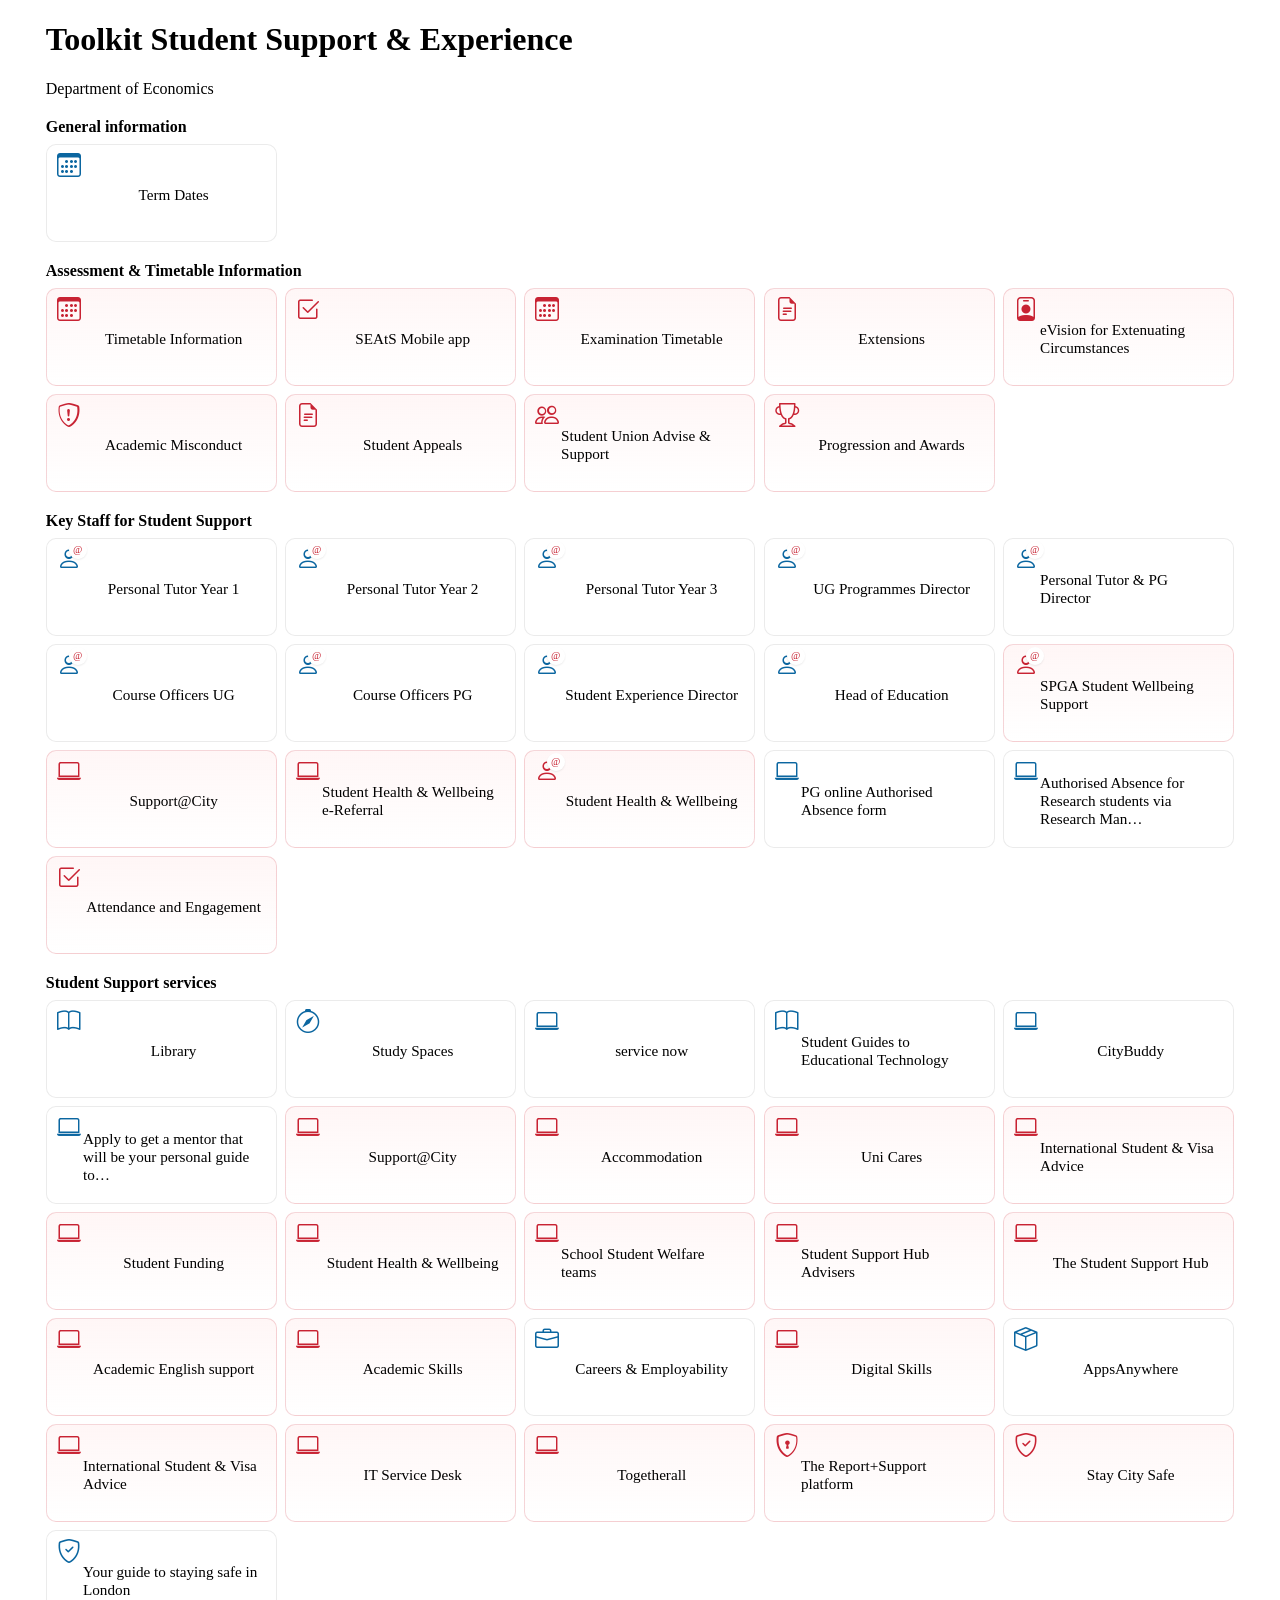
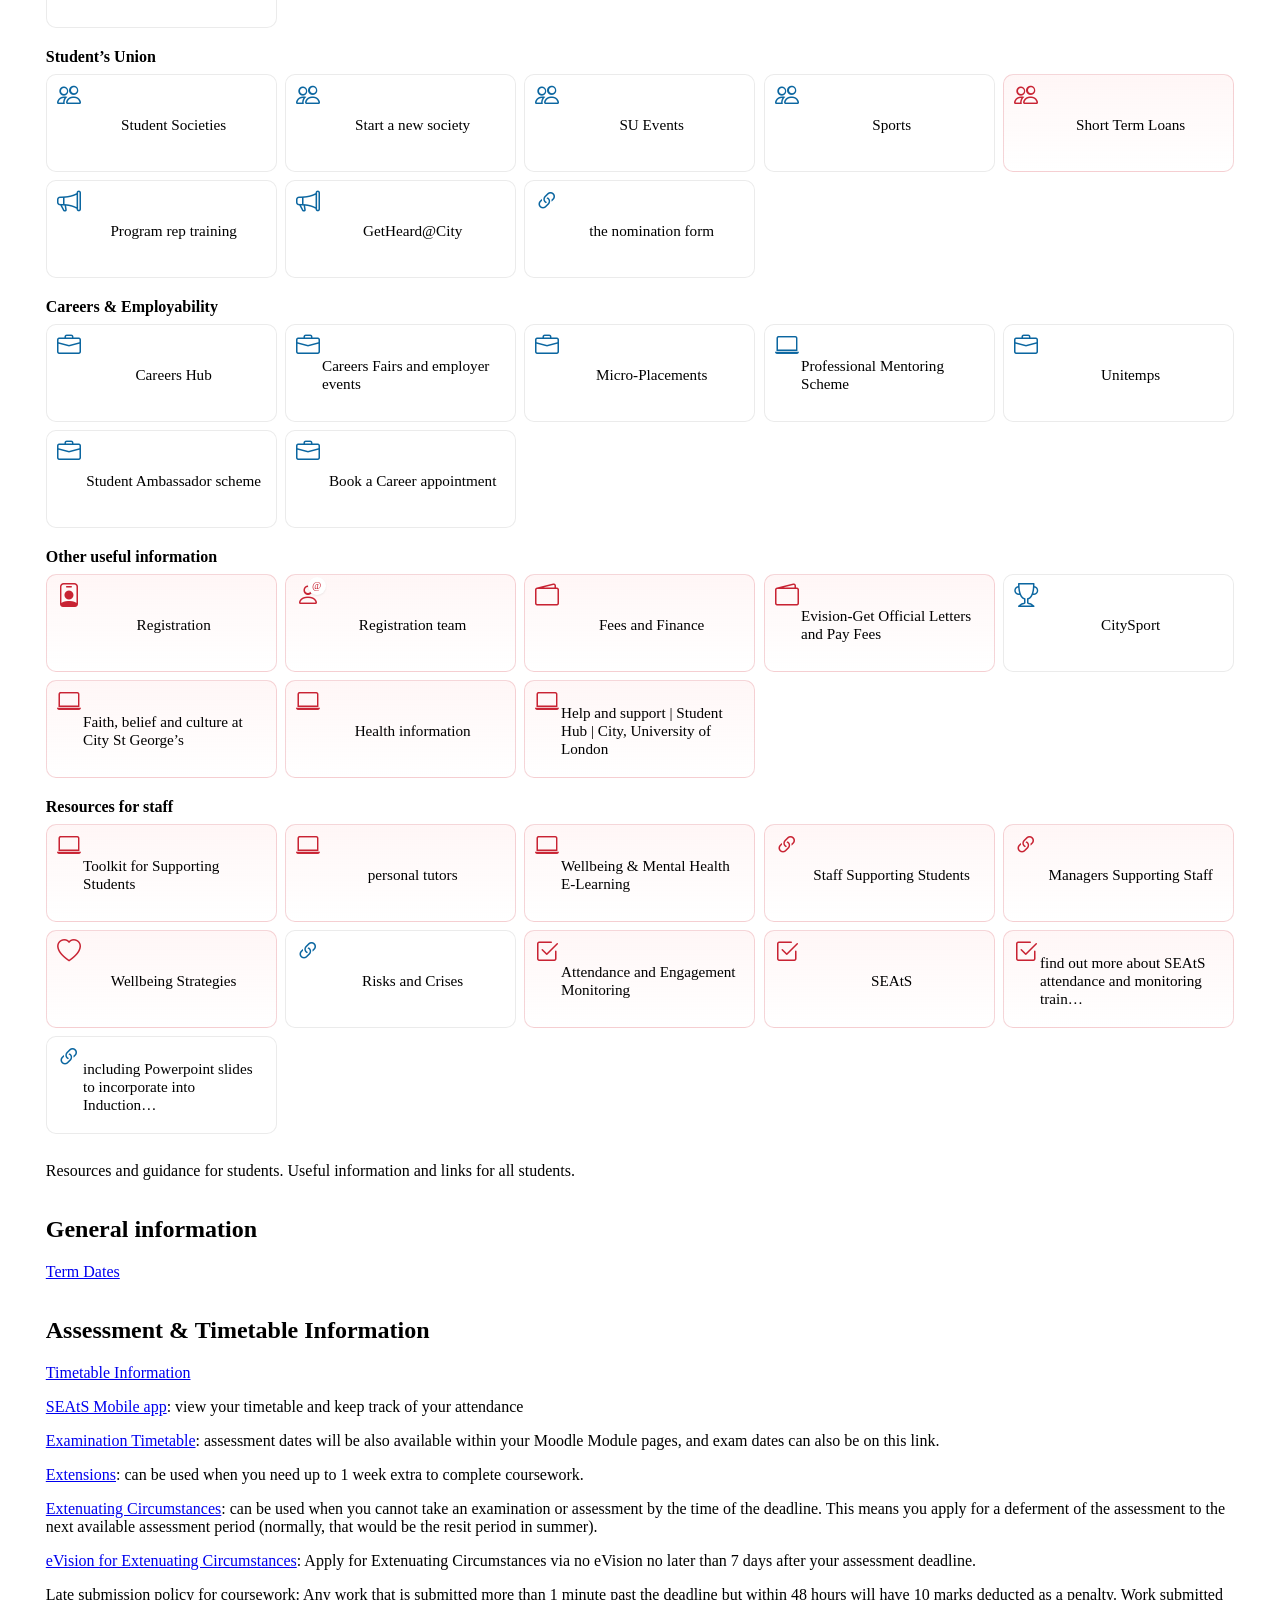
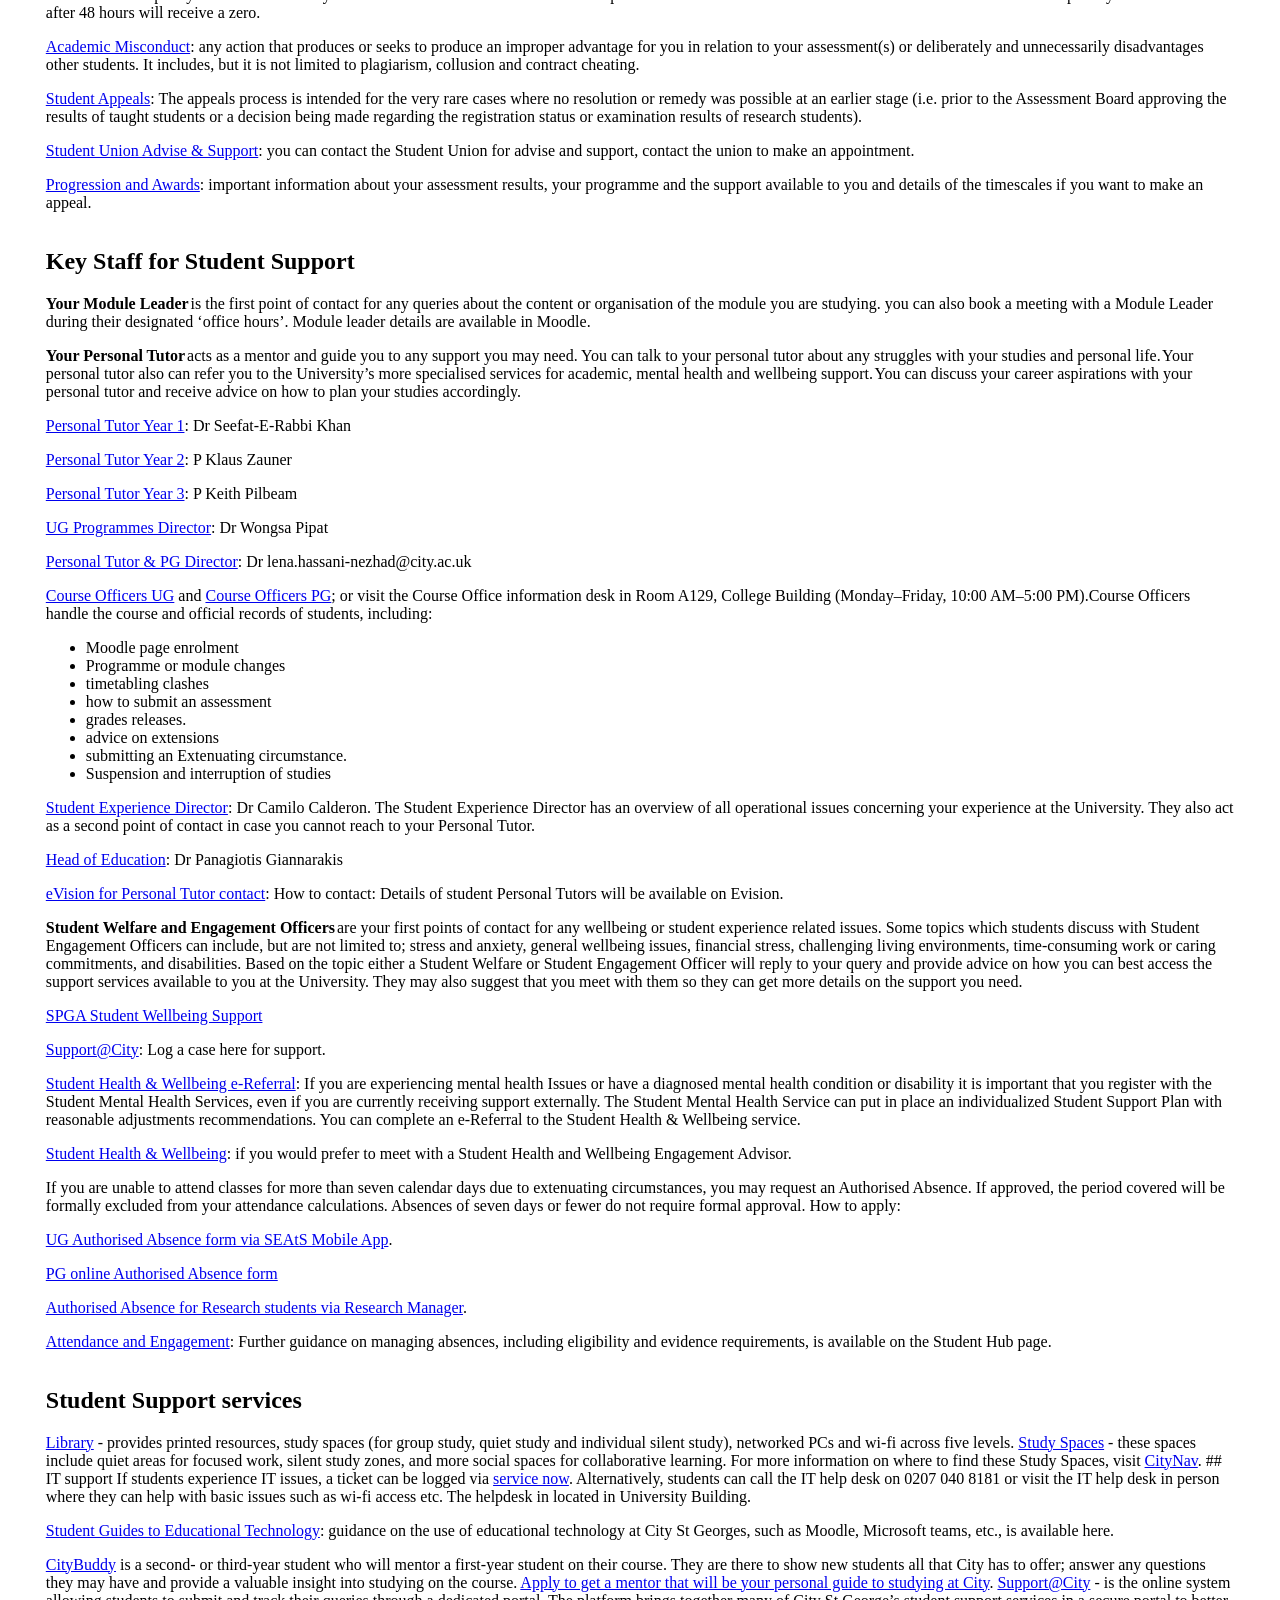
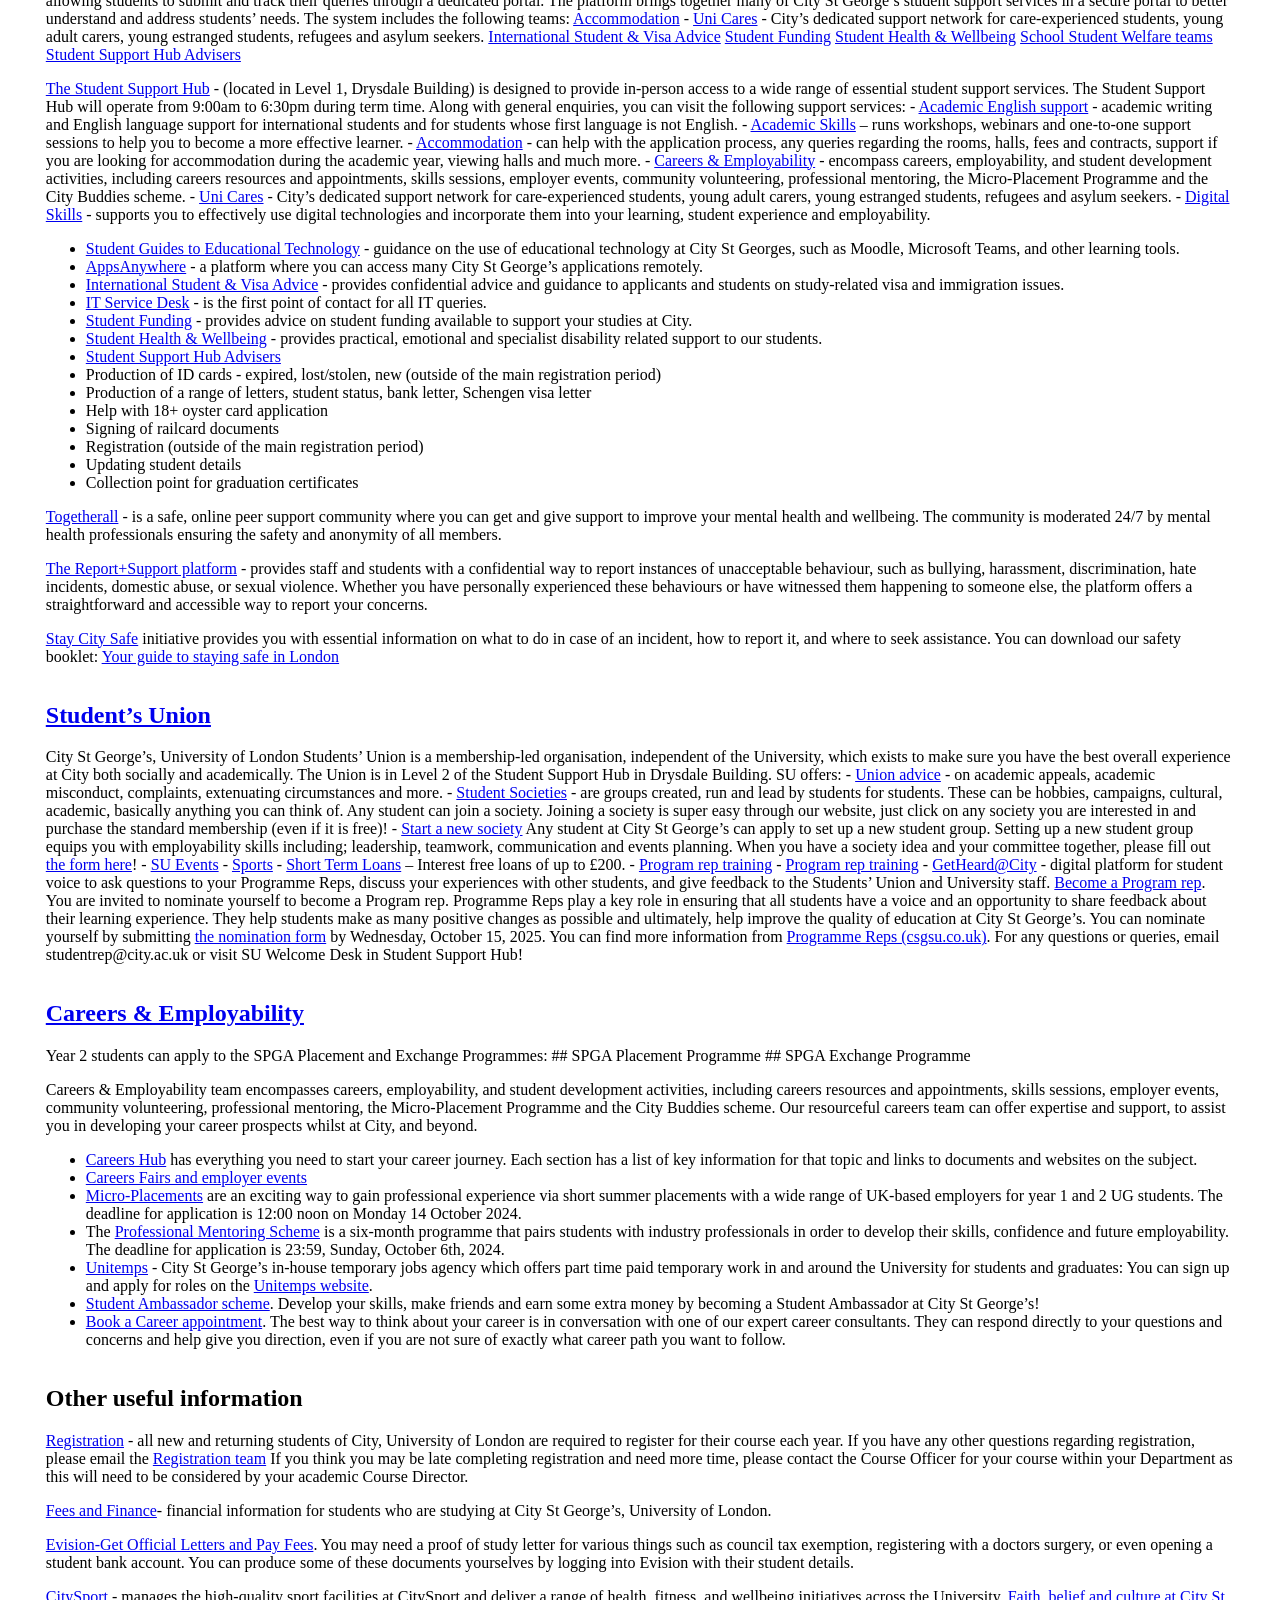
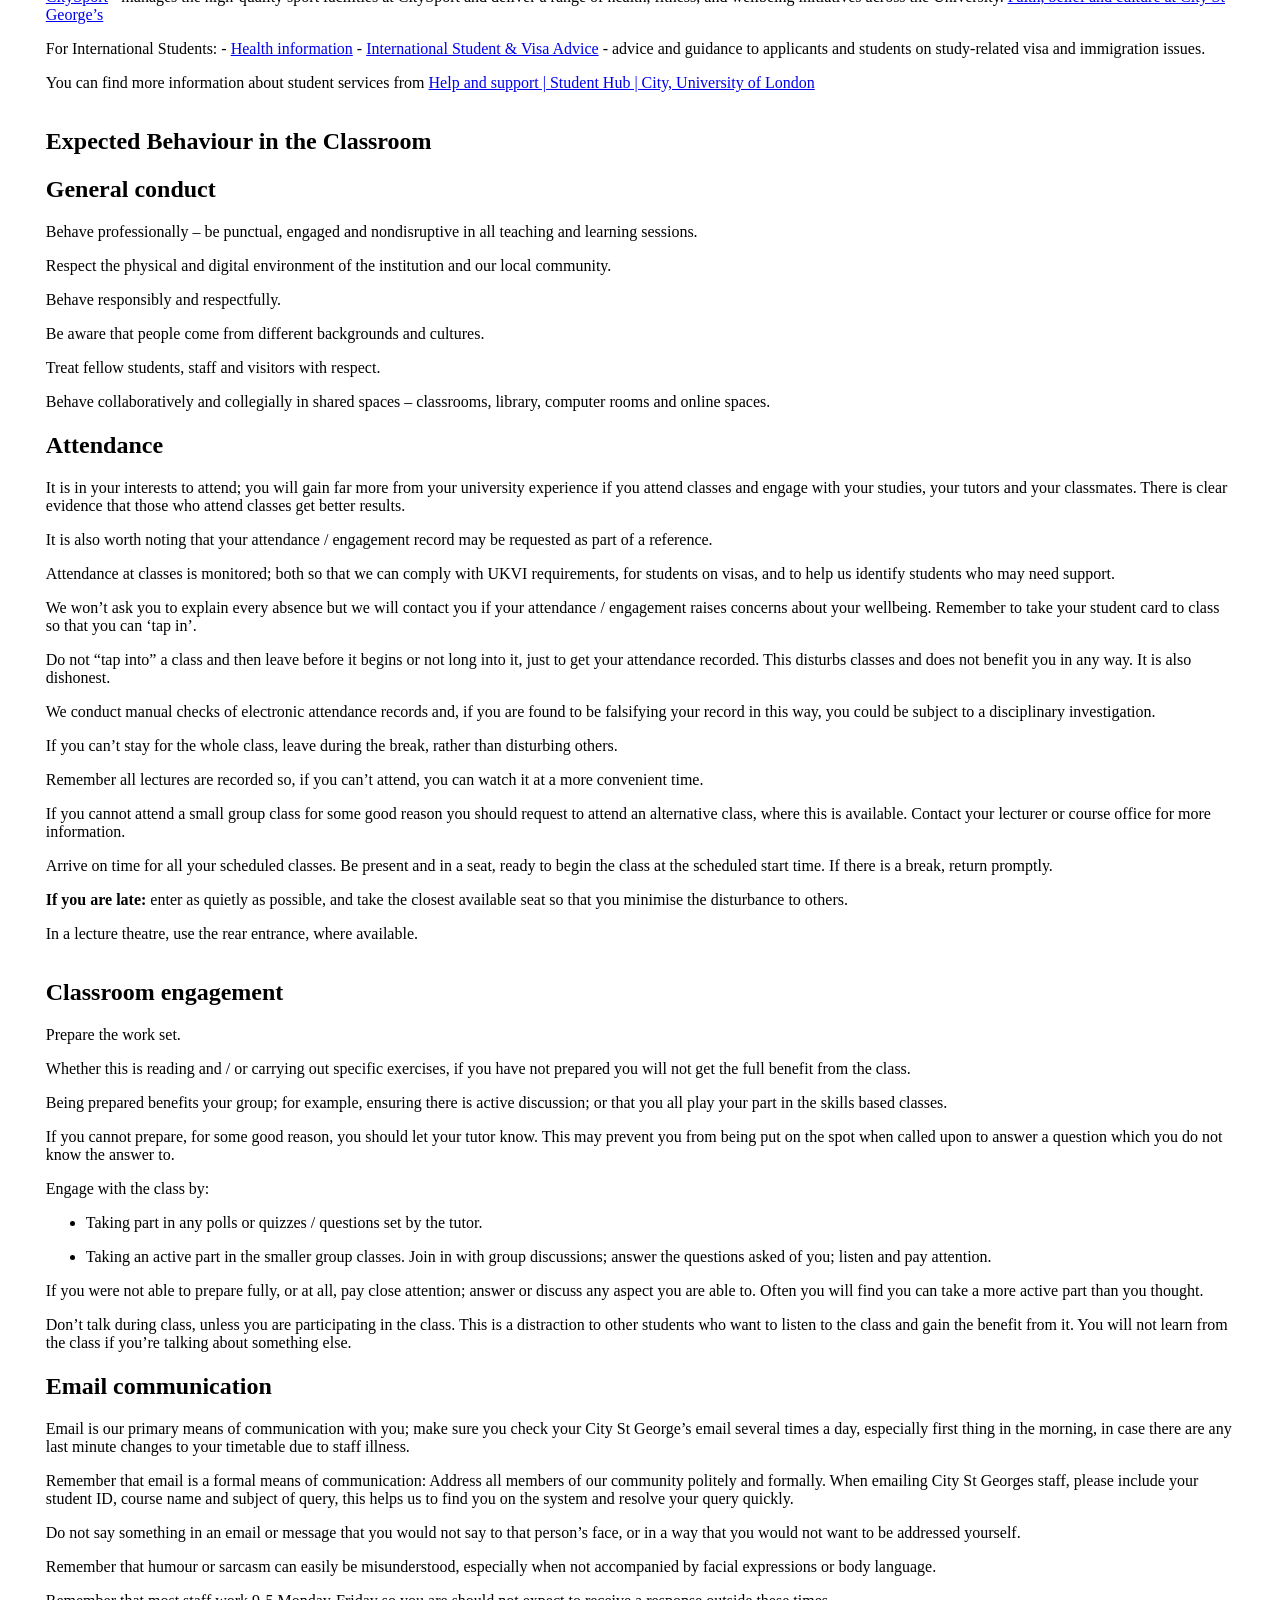
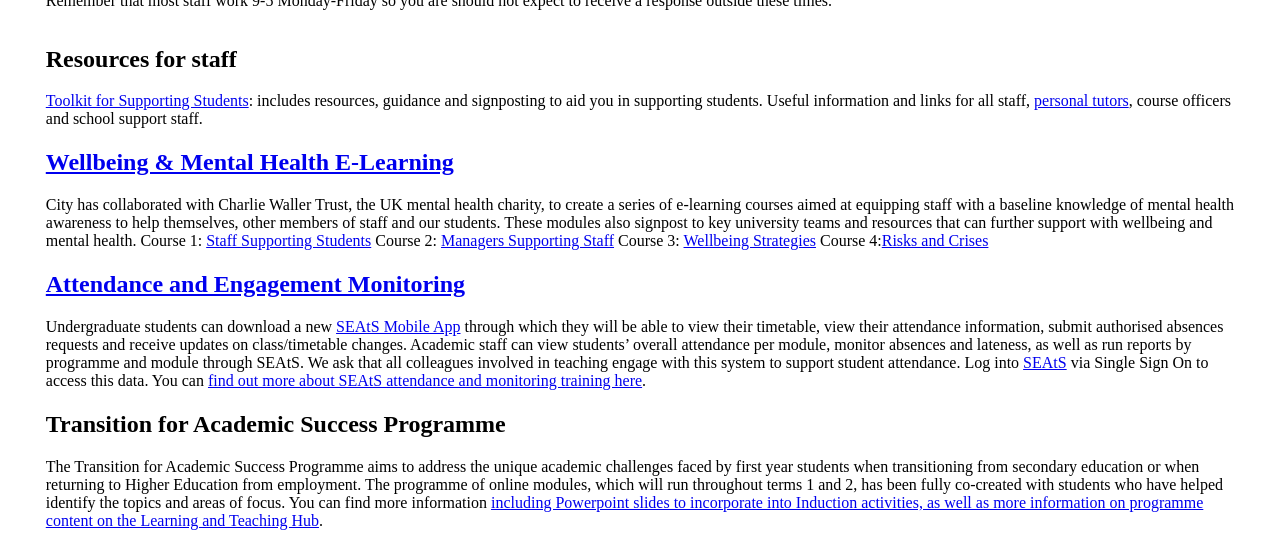
==== commit 57f52608: "77 links" ====
--- a/Student_Support_2025-26.html
+++ b/Student_Support_2025-26.html
@@ -6,8 +6,9 @@
 
 <meta name="viewport" content="width=device-width, initial-scale=1.0, user-scalable=yes">
 
-
-<title>SPGA Student Support Handbook 2025/26</title>
+<meta name="description" content="Resources and guidance for students. Useful information and links for all students.">
+
+<title>Toolkit Student Support &amp; Experience</title>
 <style>
 code{white-space: pre-wrap;}
 span.smallcaps{font-variant: small-caps;}
@@ -42,40 +43,20 @@
 
 <div id="quarto-content" class="page-columns page-rows-contents page-layout-article">
 <div id="quarto-margin-sidebar" class="sidebar margin-sidebar">
-  <nav id="TOC" role="doc-toc" class="toc-active">
-    <h2 id="toc-title">Table of contents</h2>
-   
-  <ul>
-  <li><a href="#general-information" id="toc-general-information" class="nav-link active" data-scroll-target="#general-information">General information</a></li>
-  <li><a href="#essentials-of-students-conduct-and-behaviour-in-the-classroom" id="toc-essentials-of-students-conduct-and-behaviour-in-the-classroom" class="nav-link" data-scroll-target="#essentials-of-students-conduct-and-behaviour-in-the-classroom">Essentials of Students’ Conduct and Behaviour in the Classroom</a>
-  <ul class="collapse">
-  <li><a href="#general-conduct" id="toc-general-conduct" class="nav-link" data-scroll-target="#general-conduct">General conduct</a></li>
-  <li><a href="#attendance" id="toc-attendance" class="nav-link" data-scroll-target="#attendance">Attendance</a></li>
-  <li><a href="#classroom-engagement" id="toc-classroom-engagement" class="nav-link" data-scroll-target="#classroom-engagement">Classroom engagement</a></li>
-  <li><a href="#email-communication" id="toc-email-communication" class="nav-link" data-scroll-target="#email-communication">Email communication</a></li>
-  </ul></li>
-  <li><a href="#assessment-information" id="toc-assessment-information" class="nav-link" data-scroll-target="#assessment-information">Assessment information</a></li>
-  <li><a href="#key-school-contacts" id="toc-key-school-contacts" class="nav-link" data-scroll-target="#key-school-contacts">Key school contacts</a></li>
-  <li><a href="#student-support-services" id="toc-student-support-services" class="nav-link" data-scroll-target="#student-support-services">Student Support services</a></li>
-  <li><a href="#students-union" id="toc-students-union" class="nav-link" data-scroll-target="#students-union">Student’s Union</a></li>
-  <li><a href="#careers-employability" id="toc-careers-employability" class="nav-link" data-scroll-target="#careers-employability">Careers &amp; Employability</a></li>
-  <li><a href="#other-useful-information" id="toc-other-useful-information" class="nav-link" data-scroll-target="#other-useful-information">Other useful information</a></li>
-  <li><a href="#resources-for-staff" id="toc-resources-for-staff" class="nav-link" data-scroll-target="#resources-for-staff">Resources for staff</a>
-  <ul class="collapse">
-  <li><a href="#wellbeing-mental-health-e-learning" id="toc-wellbeing-mental-health-e-learning" class="nav-link" data-scroll-target="#wellbeing-mental-health-e-learning">Wellbeing &amp; Mental Health E-Learning</a></li>
-  <li><a href="#attendance-and-engagement-monitoring" id="toc-attendance-and-engagement-monitoring" class="nav-link" data-scroll-target="#attendance-and-engagement-monitoring">Attendance and Engagement Monitoring</a></li>
-  <li><a href="#transition-for-academic-success-programme" id="toc-transition-for-academic-success-programme" class="nav-link" data-scroll-target="#transition-for-academic-success-programme">Transition for Academic Success Programme</a></li>
-  </ul></li>
-  </ul>
-<div class="quarto-alternate-formats"><h2>Other Formats</h2><ul><li><a href="Student_Support_2025-26.pdf"><i class="bi bi-file-pdf"></i>PDF</a></li></ul></div></nav>
-</div>
+<div class="quarto-alternate-formats"><h2>Other Formats</h2><ul><li><a href="Student_Support_2025-26.pdf"><i class="bi bi-file-pdf"></i>PDF</a></li></ul></div></div>
 <main class="content" id="quarto-document-content">
 
 <header id="title-block-header" class="quarto-title-block default">
 <div class="quarto-title">
-<h1 class="title">SPGA Student Support Handbook 2025/26</h1>
+<h1 class="title">Toolkit Student Support &amp; Experience</h1>
+<p class="subtitle lead">Department of Economics</p>
 </div>
 
+<div>
+  <div class="description">
+    Resources and guidance for students. Useful information and links for all students.
+  </div>
+</div>
 
 
 <div class="quarto-title-meta">
@@ -90,57 +71,250 @@
 </header>
 
 
-<p>This handbook provides information about the support services available to SPGA students for the 2025/26 academic year. If you feel any important details are missing, please don’t hesitate to reach out by emailing <a href="mailto:Zahra.gambarova@city.ac.uk">Zahra.gambarova@city.ac.uk</a>.</p>
+<!-- Consolidated tiles index inserted after the main title. Groups tiles by subsection headings (h2) and hides them in print. -->
+<style>
+  /* hide left-hand sidebar and add 1cm left/right page padding */
+  #quarto-margin-sidebar, .sidebar.margin-sidebar { display: none !important; }
+  #quarto-content { grid-template-columns: 1fr !important; padding-left: 1cm; padding-right: 1cm; box-sizing: border-box; }
+  main.content { width: 100% !important; max-width: none !important; margin-left: 0 !important; }
+
+  /* Increase spacing before each main subsection */
+  section.level1 { margin-top: 2.25rem; }
+  section.level1 > h1 { margin-top: 0.25rem; }
+  .quarto-tiles-index { margin: 1.25rem 0 1.75rem; }
+  .quarto-tiles-index .tiles-group { margin-top: 1.25rem; margin-bottom: 0.75rem; }
+  .quarto-tiles-index .group-title { font-weight:700; margin:0.5rem 0 0.35rem; }
+  .quarto-tiles-grid { display: grid; gap: 0.5rem; grid-template-columns: repeat(1, 1fr); margin: 0.5rem 0; }
+  @media (min-width: 576px) { .quarto-tiles-grid { grid-template-columns: repeat(2, 1fr); } }
+  @media (min-width: 768px) { .quarto-tiles-grid { grid-template-columns: repeat(5, 1fr); } }
+  .quarto-tiles-grid .tile-card { display:flex; flex-direction:column; align-items:center; justify-content:center; padding:0.75rem; min-height:68px; border-radius:10px; border:1.3px solid rgba(0,0,0,0.08); background:#fff; text-align:center; color:inherit; text-decoration:none }
+  .quarto-tiles-grid .tile-card { position:relative; padding-top:1rem; padding-left:2.25rem; text-align:left; }
+  .quarto-tiles-grid .tile-card .tile-icon{ position:absolute; top:0.5rem; left:0.6rem; font-size:24px; color:#0b66a0; }
+
+  @media (max-width:575px) {
+    .quarto-tiles-grid .tile-card { padding-left:1rem; }
+    .quarto-tiles-grid .tile-card .tile-icon{ left:0.5rem; }
+  }
+  .quarto-tiles-grid .tile-label{ font-size:0.95rem; margin:0; }
+  .quarto-tiles-grid .tile-card.tile-important { border-color: rgba(200,30,45,0.18); background: linear-gradient(180deg, rgba(255,240,240,0.6), rgba(255,255,255,0.0)); }
+  .quarto-tiles-grid .tile-card.tile-important .tile-icon { color: #c82333; }
+  .quarto-tiles-grid .tile-card:focus-visible{ outline:3px solid #0b66a0; box-shadow:0 8px 20px rgba(11,102,160,0.12) }
+  .quarto-tiles-grid .tile-card { transition: transform 180ms ease, box-shadow 180ms ease; cursor: pointer; will-change: transform; }
+  .quarto-tiles-grid .tile-card:hover { transform: translateY(-6px); box-shadow: 0 12px 28px rgba(11,102,160,0.14); }
+  @media print { .quarto-tiles-index, .quarto-tiles-grid { display:none !important } }
+  /* email badge: small @ overlay on person icon */
+  .quarto-tiles-grid .tile-icon--email{ position: absolute; }
+  .quarto-tiles-grid .tile-icon--email::after{
+    content: "@";
+    position: absolute;
+    top: -6px;
+    right: -6px;
+    background: #fff;
+    color: #c82333;
+    font-size: 10px;
+    width: 18px;
+    height: 18px;
+    line-height: 18px;
+    text-align: center;
+    border-radius: 50%;
+    box-shadow: 0 1px 2px rgba(0,0,0,0.08);
+  }
+</style>
+<script>
+(function () {
+  'use strict';
+  function buildTilesIndex() {
+    try {
+      const main = document.querySelector('main.content') || document;
+      const mainTitle = main.querySelector('h1') || document.querySelector('h1');
+      if (!mainTitle) return;
+
+      // remove any existing index
+      const old = main.querySelector('.quarto-tiles-index'); if (old) old.remove();
+
+      // collect headings (skip the main title)
+      const allHeadings = Array.from(main.querySelectorAll('h1,h2'));
+      const headings = allHeadings.filter(h => h !== mainTitle);
+
+      const index = document.createElement('div'); index.className = 'quarto-tiles-index';
+      const seen = new Set();
+
+      headings.forEach(heading => {
+        // gather anchors from nodes until next h1/h2
+        const items = [];
+        let node = heading.nextSibling;
+        while (node && !(node.nodeType === 1 && (node.matches('h1') || node.matches('h2')))) {
+          if (node.nodeType === 1) {
+            Array.from(node.querySelectorAll('a[href]')).forEach(a => {
+              const href = (a.href || a.getAttribute('href') || '').trim();
+              if (!href || href.startsWith('#')) return;
+              if (seen.has(href)) return; // global dedupe: show each service only once
+              seen.add(href);
+              const raw = (a.textContent || a.getAttribute('title') || href).trim();
+              const label = raw.length > 60 ? raw.slice(0,57).trim() + '…' : raw;
+              items.push({ href, label });
+            });
+          }
+          node = node.nextSibling;
+        }
+
+        if (items.length > 0) {
+          const group = document.createElement('div'); group.className = 'tiles-group';
+          const gt = document.createElement('div'); gt.className = 'group-title'; gt.textContent = heading.textContent.trim(); group.appendChild(gt);
+          const grid = document.createElement('div'); grid.className = 'quarto-tiles-grid';
+          // choose a semantic icon for each tile based on label or href
+          function chooseImportant(text, href) {
+            const s = (text + ' ' + (href || '')).toLowerCase();
+            const keywords = ['exam','examination','timetable','registration','evision','extension','extenuating','support@city','support','funding','fees','accommodation','health','wellbeing','attendance','seats','urgent'];
+            return keywords.some(k => s.includes(k));
+          }
+
+          function chooseIconClass(text, href) {
+            const s = (text + ' ' + (href || '')).toLowerCase();
+            // more specific matches first to reduce reuse
+            if (s.includes('youtube.com') || s.includes('youtube')) return 'bi-youtube';
+            if (s.includes('instagram.com') || s.includes('instagram')) return 'bi-instagram';
+            if (s.includes('progression') || s.includes('award') || s.includes('awards')) return 'bi-trophy';
+            if (s.includes('term dates') || s.includes('term date') || (s.includes('term') && s.includes('dates'))) return 'bi-calendar3';
+            if (s.includes('timetable') || s.includes('mytimetable') || s.includes('calendar')) return 'bi-calendar3';
+            if (s.includes('examin') || s.includes('exam')) return 'bi-clock';
+            if (s.includes('extension') || s.includes('extensions') || s.includes('late submission')) return 'bi-file-earmark-text';
+            if (s.includes('count me in') || s.includes('attendance') || s.includes('seats')) return 'bi-check2-square';
+            if (s.includes('getheard') || s.includes('get heard') || s.includes('feedback') || s.includes('voice') || s.includes('unitu')) return 'bi-megaphone';
+            if (s.includes('citynav') || s.includes('city nav') || s.includes('map') || s.includes('nav')) return 'bi-compass';
+            if (s.includes('study spaces') || s.includes('library') || s.includes('libguides')) return 'bi-book';
+            if (s.includes('student guides') || s.includes('educational technology') || s.includes('educational') || s.includes('technology')) return 'bi-laptop';
+            if (s.includes('appsanywhere') || s.includes('apps anywhere') || s.includes('appsanywhere') || s.includes('apps anywhere')) return 'bi-box-seam';
+            if (s.includes('careers') || s.includes('employability') || s.includes('jobs') || s.includes('unitemps')) return 'bi-briefcase';
+            if (s.includes('union') || s.includes('students union') || s.includes('csgsu')) return 'bi-people';
+            if (s.includes('misconduct') || s.includes('academic misconduct')) return 'bi-shield-exclamation';
+            if (s.includes('appeal') || s.includes('appeals')) return 'bi-file-earmark-text';
+            if (s.includes('progression') || s.includes('award') || s.includes('awards')) return 'bi-trophy';
+            if (s.includes('reportandsupport') || s.includes('report+support') || (s.includes('report') && s.includes('support'))) return 'bi-shield-lock';
+            if (s.includes('stay city safe') || s.includes('stay city') || s.includes('stay-city')) return 'bi-shield-check';
+            if (s.includes('citysport') || s.includes('sport') || s.includes('sports')) return 'bi-trophy';
+            if (s.includes('registration') || s.includes('register')) return 'bi-person-badge';
+            if (s.includes('fee') || s.includes('finance') || s.includes('fees')) return 'bi-wallet2';
+            if (s.includes('evision')) return 'bi-person-badge';
+            if (s.includes('it') || s.includes('it service') || s.includes('helpdesk') || s.includes('service now')) return 'bi-laptop';
+            if (s.includes('support@city') || s.includes('support hub') || s.includes('create-case') || s.includes('support.city')) return 'bi-headset';
+            if (s.includes('health') || s.includes('wellbeing') || s.includes('mental') || s.includes('togetherall')) return 'bi-heart';
+            return 'bi-link-45deg';
+          }
+
+          items.forEach(it => {
+            const tile = document.createElement('a'); tile.className = 'tile-card'; tile.href = it.href; tile.target = '_blank'; tile.rel = 'noopener noreferrer'; tile.setAttribute('aria-label', it.label);
+            // mark important tiles
+            if (chooseImportant(it.label, it.href)) tile.classList.add('tile-important');
+            const icon = document.createElement('i');
+            const iconClass = chooseIconClass(it.label, it.href);
+            const emailRegex = /\S+@\S+\.\S+/;
+            const isEmail = (it.href && it.href.startsWith('mailto:')) || emailRegex.test(it.href) || emailRegex.test(it.label);
+            if (isEmail) {
+              icon.className = 'tile-icon bi bi-person tile-icon--email';
+            } else {
+              icon.className = 'tile-icon bi ' + iconClass;
+            }
+            icon.setAttribute('aria-hidden', 'true');
+            const txt = document.createElement('div'); txt.className = 'tile-label'; txt.textContent = it.label;
+            tile.appendChild(icon); tile.appendChild(txt); grid.appendChild(tile);
+          });
+          group.appendChild(grid); index.appendChild(group);
+        }
+      });
+
+      // insert the consolidated tiles index after the subtitle (if present)
+      // so the subtitle stays directly under the main title.
+      var subtitle = main.querySelector('.subtitle, .quarto-subtitle, h2.subtitle, p.subtitle, .page-subtitle');
+      var insertAfter = (subtitle && subtitle.textContent && subtitle.textContent.trim()) ? subtitle : mainTitle;
+      insertAfter.insertAdjacentElement('afterend', index);
+    } catch (e) { console.error('Tiles index generator error', e); }
+  }
+
+  if (document.readyState === 'loading') document.addEventListener('DOMContentLoaded', buildTilesIndex); else buildTilesIndex();
+})();
+</script>
 <section id="general-information" class="level1">
 <h1>General information</h1>
-<p><a href="https://studenthub.city.ac.uk/information-technology/citynav">Navigating Campus</a>: Download and use the <a href="https://studenthub.city.ac.uk/information-technology/citynav">CityNav</a> app. <a href="https://www.city.ac.uk/about/vision-and-strategy/academic-excellence/education/academic-year-and-term-dates">Term Dates</a> <a href="https://mytimetable.city.ac.uk/">Timetable Information</a> Record their attendance at all timetabled activities on campus using <a href="https://www.youtube.com/watch?v=2a_qMAZ4m2w">Count Me In</a>. You can view your timetable and keep track of your attendance all in one place with the <a href="https://studenthub.citystgeorges.ac.uk/academic-resources/learning-and-study-support/study-skills-and-support/attendance-and-engagement/count-me-in">SEAtS Mobile app</a>. <a href="https://city-uk-ett.libguides.com/student">Student Guides to Educational Technology</a> Guidance on the use of educational technology at City St Georges, such as Moodle, Microsoft teams, etc., is available here. <a href="https://studentcommunications.newsweaver.com/1w52bcjsfr/18i0udma1fv/external?a=6&amp;p=4118384&amp;t=27571">AppsAnywhere</a> – an app store-style platform where you can access most City St George’s apps. <a href="https://city.unitu.co.uk/Account/Login">GetHeard@City</a> is a digital platform for student voice that students can use to ask questions to your Programme Reps, discuss your experiences with other students, and give feedback to the Students’ Union and University staff. <a href="https://www.instagram.com/spga.citystgeorges/">Instagram</a> Follow @<a href="https://www.instagram.com/spga.citystgeorges/">SPGA.CityStGeorges</a> on Instagram to stay updated on upcoming events and opportunities.</p>
-</section>
-<section id="essentials-of-students-conduct-and-behaviour-in-the-classroom" class="level1">
-<h1>Essentials of Students’ Conduct and Behaviour in the Classroom</h1>
-<section id="general-conduct" class="level2">
-<h2 class="anchored" data-anchor-id="general-conduct">General conduct</h2>
-<p>Behave professionally – be punctual, engaged and nondisruptive in all teaching and learning sessions. Respect the physical and digital environment of the institution and our local community. Behave responsibly and respectfully. Be aware that people come from different backgrounds and cultures. Treat fellow students, staff and visitors with respect. Behave collaboratively and collegially in shared spaces – classrooms, library, computer rooms and online spaces.</p>
-</section>
-<section id="attendance" class="level2">
-<h2 class="anchored" data-anchor-id="attendance">Attendance</h2>
-<p>It is in your interests to attend; you will gain far more from your university experience if you attend classes and engage with your studies, your tutors and your classmates. There is clear evidence that those who attend classes get better results. It is also worth noting that your attendance / engagement record may be requested as part of a reference. Attendance at classes is monitored; both so that we can comply with UKVI requirements, for students on visas, and to help us identify students who may need support. We won’t ask you to explain every absence but we will contact you if your attendance / engagement raises concerns about your wellbeing. Remember to take your student card to class so that you can ‘tap in’. Do not “tap into” a class and then leave before it begins or not long into it, just to get your attendance recorded. This disturbs classes and does not benefit you in any way. It is also dishonest. We conduct manual checks of electronic attendance records and, if you are found to be falsifying your record in this way, you could be subject to a disciplinary investigation. If you can’t stay for the whole class, leave during the break, rather than disturbing others. Remember all lectures are recorded so, if you can’t attend, you can watch it at a more convenient time. If you cannot attend a small group class for some good reason you should request to attend an alternative class, where this is available. Contact your lecturer or course office for more information. Arrive on time for all your scheduled classes. Be present and in a seat, ready to begin the class at the scheduled start time. If there is a break, return promptly. If you are late: Enter as quietly as possible, and take the closest available seat so that you minimise the disturbance to others. In a lecture theatre, use the rear entrance, where available.</p>
-</section>
-<section id="classroom-engagement" class="level2">
-<h2 class="anchored" data-anchor-id="classroom-engagement">Classroom engagement</h2>
-<p>Prepare the work set. Whether this is reading and / or carrying out specific exercises, if you have not prepared you will not get the full benefit from the class. Being prepared benefits your group; for example, ensuring there is active discussion; or that you all play your part in the skills based classes. If you cannot prepare, for some good reason, you should let your tutor know. This may prevent you from being put on the spot when called upon to answer a question which you do not know the answer to. Engage with the class by: Taking part in any polls or quizzes / questions set by the tutor. Taking an active part in the smaller group classes. Join in with group discussions; answer the questions asked of you; listen and pay attention. If you were not able to prepare fully, or at all, pay close attention; answer or discuss any aspect you are able to. Often you will find you can take a more active part than you thought. Don’t talk during class, unless you are participating in the class. This is a distraction to other students who want to listen to the class and gain the benefit from it. You will not learn from the class if you’re talking about something else.</p>
-</section>
-<section id="email-communication" class="level2">
-<h2 class="anchored" data-anchor-id="email-communication">Email communication</h2>
-<p>Email is our primary means of communication with you; make sure you check your City St George’s email several times a day, especially first thing in the morning, in case there are any last minute changes to your timetable due to staff illness. Remember that email is a formal means of communication: Address all members of our community politely and formally. When emailing City St Georges staff, please include your student ID, course name and subject of query, this helps us to find you on the system and resolve your query quickly. Do not say something in an email or message that you would not say to that person’s face, or in a way that you would not want to be addressed yourself. Remember that humour or sarcasm can easily be misunderstood, especially when not accompanied by facial expressions or body language. Remember that most staff work 9-5 Monday-Friday so you are should not expect to receive a response outside these times.</p>
-</section>
-</section>
-<section id="assessment-information" class="level1">
-<h1>Assessment information</h1>
-<p>Assessment Dates will be available within your Moodle Module pages, and exam dates can also be found from <a href="https://studenthub.city.ac.uk/timetabling-term-dates-exams/exams/exam-timetable">https://studenthub.city.ac.uk/timetabling-term-dates-exams/exams/exam-timetable</a>.</p>
+<p><a href="https://www.city.ac.uk/about/vision-and-strategy/academic-excellence/education/academic-year-and-term-dates">Term Dates</a></p>
+</section>
+<section id="assessment-timetable-information" class="level1">
+<h1>Assessment &amp; Timetable Information</h1>
+<p><a href="https://mytimetable.city.ac.uk/">Timetable Information</a></p>
+<p><a href="https://studenthub.citystgeorges.ac.uk/academic-resources/learning-and-study-support/study-skills-and-support/attendance-and-engagement/count-me-in">SEAtS Mobile app</a>: view your timetable and keep track of your attendance</p>
+<p><a href="https://studenthub.city.ac.uk/timetabling-term-dates-exams/exams/exam-timetable">Examination Timetable</a>: assessment dates will be also available within your Moodle Module pages, and exam dates can also be on this link.</p>
+<p><a href="https://cityuni.sharepoint.com/teams/CUoL-SASSStudentSupport/SitePages/SASS-Extensions.aspx">Extensions</a>: can be used when you need up to 1 week extra to complete coursework.</p>
+<p><a href="https://cityuni.sharepoint.com/teams/CUoL-SASSStudentSupport/SitePages/SASS-Extensions.aspx">Extenuating Circumstances</a>: can be used when you cannot take an examination or assessment by the time of the deadline. This means you apply for a deferment of the assessment to the next available assessment period (normally, that would be the resit period in summer).</p>
+<p><a href="https://evision.city.ac.uk/">eVision for Extenuating Circumstances</a>: Apply for Extenuating Circumstances via no eVision no later than 7 days after your assessment deadline.</p>
 <p>Late submission policy for coursework: Any work that is submitted more than 1 minute past the deadline but within 48 hours will have 10 marks deducted as a penalty. Work submitted after 48 hours will receive a zero.</p>
-<p>​​​​​​​If you are not able to complete an assessment by the deadline there are two different options in SPGA: - <a href="https://cityuni.sharepoint.com/teams/CUoL-SASSStudentSupport/SitePages/SASS-Extensions.aspx">Extensions</a> - can be used when you need up to 1 week extra to complete coursework. - <a href="https://cityuni.sharepoint.com/teams/CUoL-SASSStudentSupport/SitePages/SASS-Extensions.aspx">Extenuating Circumstances</a> - are for when you cannot take an examination or assessment by the time of the deadline. By applying for an EC, you apply for a deferment of the assessment to the next available assessment period (normally, that would be the resit period in summer). Apply for Extenuating Circumstances via <a href="https://evision.city.ac.uk/">eVision</a> no later than 7 days after your assessment deadline</p>
-<p><a href="https://studenthub.city.ac.uk/help-and-support/academic-integrity-and-misconduct">Academic Misconduct</a> – is any action that produces or seeks to produce an improper advantage for you in relation to your assessment(s) or deliberately and unnecessarily disadvantages other students. It includes, but it is not limited to plagiarism, collusion and contract cheating.</p>
+<p><a href="https://studenthub.city.ac.uk/help-and-support/academic-integrity-and-misconduct">Academic Misconduct</a>: any action that produces or seeks to produce an improper advantage for you in relation to your assessment(s) or deliberately and unnecessarily disadvantages other students. It includes, but it is not limited to plagiarism, collusion and contract cheating.</p>
 <p><a href="https://studenthub.city.ac.uk/help-and-support/extenuating-circumstances-complaints-appeals">Student Appeals</a>: The appeals process is intended for the very rare cases where no resolution or remedy was possible at an earlier stage (i.e.&nbsp;prior to the Assessment Board approving the results of taught students or a decision being made regarding the registration status or examination results of research students).</p>
-<p><a href="https://csgsu.co.uk/advice-and-support">Student Union Advise</a>: It is likely that if things go wrong, the University will refer you to Union Advice for advice: your first step should be to contact us to make an appointment. Please find more information from the link: <a href="https://csgsu.co.uk/advice-and-support">Advice and Support</a></p>
-<p><a href="https://studenthub.city.ac.uk/timetabling-term-dates-exams/progression-and-awards">Progression and Awards</a> Important information about your assessment results, your programme and the support available to you and details of the timescales if you want to make an appeal.</p>
-</section>
-<section id="key-school-contacts" class="level1">
-<h1>Key school contacts</h1>
-<p>Module Leader is the first point of contact for any queries you may have about the content or organisation of module you are studying. If you are unsure how to approach an assessment or are struggling to understand any parts of the learning materials you have been assigned, please do feel free to email or meet with a module leader to get clarification and support during designated ‘office hours’. How to contact:   Module leader details will be available on respective Module Moodle Pages Personal/year group Tutor will act as a mentor and key contact for any type of support you may need. You can talk to your personal tutor about any struggles with your studies and personal life. Your personal tutor also can refer you to the University’s more specialised services for academic, mental health and wellbeing support.  You can discuss your career aspirations with your personal tutor too and receive advice on how to plan your studies accordingly. How to contact: Details of student Personal Tutors will be available on Evision, <a href="https://evision.city.ac.uk/">https://evision.city.ac.uk/</a>. Student Experience Lead has an overview of all operational issues concerning your experience at University. They also act as a second point of contact in case you cannot reach to your personal tutor. Course Officers are responsible for the administration of the course and official records of students. Your Course Officer will be able to answer questions related to: - the administration and official records of students. - Moodle page enrolment - Program or module change - Timetabling clash - how to submit an assessment, or when specific grades will be released. - advice on extensions to assessment deadlines, submitting an Extenuating circumstance. - Suspension and interruption of studies if you are struggling with your course How to contact: You can contact course office through email or by visiting Course Office information desk in person on weekdays from 10AM – 5PM, in A129, College Building. Undergraduate Programmes: Sociology and Criminology <a href="mailto:ugsocandcrim@city.ac.uk">ugsocandcrim@city.ac.uk</a> International Politics (inc. History)  <a href="mailto:Intpol.ug@city.ac.uk">Intpol.ug@city.ac.uk</a>  Economics  <a href="mailto:economics.ug@city.ac.uk">economics.ug@city.ac.uk</a> Postgraduate Programmes   <a href="mailto:pgspga@city.ac.uk">pgspga@city.ac.uk</a></p>
-<p>Student Welfare and Engagement Officers are your first points of contact for any wellbeing or student experience related issues. Some topics which students discuss with Student Engagement Officers can include, but are not limited to; Stress and anxiety, general wellbeing issues, financial stress, challenging living environments, time-consuming work or caring commitments, and disabilities. Based on the topic either a Student Welfare or Student Engagement Officer will reply to your query and provide advice on how you can best access the support services available to you at the University.  They may also suggest that you meet with them so they can get more details on the support you need. You can book a meeting here <a href="https://outlook.office365.com/book/SchoolofPolicyandGlobalAffairsStudentWellbeingSupport@cityuni.onmicrosoft.com/?ae=true&amp;ismsaljsauthenabled=true">School of Policy and Global Affairs Student Wellbeing Support</a> Log a case here for support: <a href="https://support.city.ac.uk/create-case/">Support@City · City University of London</a> If you are experiencing mental health Issues or have a diagnosed mental health condition or disability it is important that you register with the Student Mental Health Services, even if you are currently receiving support externally. The Student Mental Health Service can put in place an individualized Student Support Plan with reasonable adjustments recommendations. You can complete an e-Referral to the Student Health &amp; Wellbeing service at this link: <a href="https://support.city.ac.uk/eReferral/?_gl=1%2A1yf5nzx%2A_gcl_au%2AMTUzMzI5MTY4Ny4xNzQ4NjAxODEy%2A_ga%2ANzcwMjIyODIzLjE3NDA2NTA3Mjg.%2A_ga_YLSK0292X4%2AczE3NTU1OTIyOTkkbzM2MiRnMSR0MTc1NTU5NDg4MCRqMzYkbDAkaDA.">Student Health &amp; Wellbeing e-Referral · City University of London</a> if you would prefer to meet with a Student Health and Wellbeing Engagement Advisor to discuss you can book a meeting here: <a href="https://outlook.office365.com/book/StudentHealthWellbeing@cityuni.onmicrosoft.com/s/fmv9wdkSi0m08PSZBNQghg2?ismsaljsauthenabled=true">Student Health &amp; Wellbeing</a> - If you are unable to attend classes for more than seven calendar days due to extenuating circumstances, you may request an Authorised Absence. If approved, the period covered will be formally excluded from your attendance calculations. Absences of seven days or fewer do not require formal approval. - How to apply: - Undergraduate students – submit your request through the <a href="https://studenthub.citystgeorges.ac.uk/academic-resources/learning-and-study-support/study-skills-and-support/attendance-and-engagement/count-me-in">SEAtS Mobile App</a>. - Postgraduate Taught students – apply via the <a href="https://cityunilondon.eu.qualtrics.com/jfe/form/SV_5hzQmuXfZBM5plk">online Authorised Absence form</a>. - Research students - submission an application via <a href="https://researchmanager.city.ac.uk/do/city-login/login">Research Manager</a>. - Further guidance on managing absences, including eligibility and evidence requirements, is available on the <a href="https://studenthub.citystgeorges.ac.uk/academic-resources/learning-and-study-support/study-skills-and-support/attendance-and-engagement">Attendance and Engagement</a> Student Hub page.</p>
+<p><a href="https://csgsu.co.uk/advice-and-support">Student Union Advise &amp; Support</a>: you can contact the Student Union for advise and support, contact the union to make an appointment.</p>
+<p><a href="https://studenthub.city.ac.uk/timetabling-term-dates-exams/progression-and-awards">Progression and Awards</a>: important information about your assessment results, your programme and the support available to you and details of the timescales if you want to make an appeal.</p>
+</section>
+<section id="key-staff-for-student-support" class="level1">
+<h1>Key Staff for Student Support</h1>
+<p><strong>Your Module Leader</strong> is the first point of contact for any queries about the content or organisation of the module you are studying. you can also book a meeting with a Module Leader during their designated ‘office hours’. Module leader details are available in Moodle.</p>
+<p><strong>Your Personal Tutor</strong> acts as a mentor and guide you to any support you may need. You can talk to your personal tutor about any struggles with your studies and personal life. Your personal tutor also can refer you to the University’s more specialised services for academic, mental health and wellbeing support. You can discuss your career aspirations with your personal tutor and receive advice on how to plan your studies accordingly.</p>
+<p><a href="mailto:econ-y1-tutor@city.ac.uk">Personal Tutor Year 1</a>: Dr Seefat-E-Rabbi Khan</p>
+<p><a href="mailto:econ-y2-tutor@city.ac.uk">Personal Tutor Year 2</a>: P Klaus Zauner</p>
+<p><a href="mailto:econ-y3-tutor@city.ac.uk">Personal Tutor Year 3</a>: P Keith Pilbeam</p>
+<p><a href="mailto:pipat.wongsa-art@city.ac.uk">UG Programmes Director</a>: Dr Wongsa Pipat</p>
+<p><a href="mailto:lena.hassani-nezhad@city.ac.uk">Personal Tutor &amp; PG Director</a>: Dr lena.hassani-nezhad@city.ac.uk</p>
+<p><a href="mailto:economics.ug@city.ac.uk">Course Officers UG</a> and <a href="mailto:pgspga@city.ac.uk">Course Officers PG</a>; or visit the Course Office information desk in Room A129, College Building (Monday–Friday, 10:00 AM–5:00 PM).Course Officers handle the course and official records of students, including:</p>
+<ul>
+<li>Moodle page enrolment</li>
+<li>Programme or module changes</li>
+<li>timetabling clashes</li>
+<li>how to submit an assessment</li>
+<li>grades releases.</li>
+<li>advice on extensions</li>
+<li>submitting an Extenuating circumstance.</li>
+<li>Suspension and interruption of studies</li>
+</ul>
+<p><a href="mailto:camilo.calderon@city.ac.uk">Student Experience Director</a>: Dr Camilo Calderon. The Student Experience Director has an overview of all operational issues concerning your experience at the University. They also act as a second point of contact in case you cannot reach to your Personal Tutor.</p>
+<p><a href="mailto:panagiotis.giannarakis@city.ac.uk">Head of Education</a>: Dr Panagiotis Giannarakis</p>
+<p><a href="https://evision.city.ac.uk/">eVision for Personal Tutor contact</a>: How to contact: Details of student Personal Tutors will be available on Evision.</p>
+<p><strong>Student Welfare and Engagement Officers</strong> are your first points of contact for any wellbeing or student experience related issues. Some topics which students discuss with Student Engagement Officers can include, but are not limited to; stress and anxiety, general wellbeing issues, financial stress, challenging living environments, time-consuming work or caring commitments, and disabilities. Based on the topic either a Student Welfare or Student Engagement Officer will reply to your query and provide advice on how you can best access the support services available to you at the University. They may also suggest that you meet with them so they can get more details on the support you need.</p>
+<p><a href="https://outlook.office365.com/book/SchoolofPolicyandGlobalAffairsStudentWellbeingSupport@cityuni.onmicrosoft.com/?ae=true&amp;ismsaljsauthenabled=true">SPGA Student Wellbeing Support</a></p>
+<p><a href="https://support.city.ac.uk/create-case/">Support@City</a>: Log a case here for support.</p>
+<p><a href="https://support.city.ac.uk/eReferral/?_gl=1%2A1yf5nzx%2A_gcl_au%2AMTUzMzI5MTY4Ny4xNzQ4NjAxODEy%2A_ga%2ANzcwMjIyODIzLjE3NDA2NTA3Mjg.%2A_ga_YLSK0292X4%2AczE3NTU1OTIyOTkkbzM2MiRnMSR0MTc1NTU5NDg4MCRqMzYkbDAkaDA.">Student Health &amp; Wellbeing e-Referral</a>: If you are experiencing mental health Issues or have a diagnosed mental health condition or disability it is important that you register with the Student Mental Health Services, even if you are currently receiving support externally. The Student Mental Health Service can put in place an individualized Student Support Plan with reasonable adjustments recommendations. You can complete an e-Referral to the Student Health &amp; Wellbeing service.</p>
+<p><a href="https://outlook.office365.com/book/StudentHealthWellbeing@cityuni.onmicrosoft.com/s/fmv9wdkSi0m08PSZBNQghg2?ismsaljsauthenabled=true">Student Health &amp; Wellbeing</a>: if you would prefer to meet with a Student Health and Wellbeing Engagement Advisor.</p>
+<p>If you are unable to attend classes for more than seven calendar days due to extenuating circumstances, you may request an Authorised Absence. If approved, the period covered will be formally excluded from your attendance calculations. Absences of seven days or fewer do not require formal approval. How to apply:</p>
+<p><a href="https://studenthub.citystgeorges.ac.uk/academic-resources/learning-and-study-support/study-skills-and-support/attendance-and-engagement/count-me-in">UG Authorised Absence form via SEAtS Mobile App</a>.</p>
+<p><a href="https://cityunilondon.eu.qualtrics.com/jfe/form/SV_5hzQmuXfZBM5plk">PG online Authorised Absence form</a></p>
+<p><a href="https://researchmanager.city.ac.uk/do/city-login/login">Authorised Absence for Research students via Research Manager</a>.</p>
+<p><a href="https://studenthub.citystgeorges.ac.uk/academic-resources/learning-and-study-support/study-skills-and-support/attendance-and-engagement">Attendance and Engagement</a>: Further guidance on managing absences, including eligibility and evidence requirements, is available on the Student Hub page.</p>
 </section>
 <section id="student-support-services" class="level1">
 <h1>Student Support services</h1>
 <p><a href="https://libraryservices.city.ac.uk/">Library</a> - provides printed resources, study spaces (for group study, quiet study and individual silent study), networked PCs and wi-fi across five levels. <a href="https://studenthub.city.ac.uk/information-technology/citynav">Study Spaces</a> - these spaces include quiet areas for focused work, silent study zones, and more social spaces for collaborative learning. For more information on where to find these Study Spaces, visit <a href="https://studenthub.city.ac.uk/information-technology/citynav">CityNav</a>. ## IT support If students experience IT issues, a ticket can be logged via <a href="https://www.city.ac.uk/itservicedesk">service now</a>. Alternatively, students can call the IT help desk on 0207 040 8181 or visit the IT help desk in person where they can help with basic issues such as wi-fi access etc. The helpdesk in located in University Building.</p>
+<p><a href="https://city-uk-ett.libguides.com/student">Student Guides to Educational Technology</a>: guidance on the use of educational technology at City St Georges, such as Moodle, Microsoft teams, etc., is available here.</p>
 <p><a href="https://buddy.city.ac.uk/apply/mentee/">CityBuddy</a> is a second- or third-year student who will mentor a first-year student on their course. They are there to show new students all that City has to offer; answer any questions they may have and provide a valuable insight into studying on the course. <a href="https://cityunilondon.eu.qualtrics.com/jfe/form/SV_9M41s2FmiwmYVM2">Apply to get a mentor that will be your personal guide to studying at City</a>. <a href="https://support.city.ac.uk/create-case/?_gl=1%2asv17k1%2a_ga%2aODU0NDA5NDU1LjE2MjA5ODEyNjI.%2a_ga_YLSK0292X4%2aMTY5NDcwNDk3Ni4xOTcuMS4xNjk0NzA1MDMwLjYuMC4w">Support@City</a> - is the online system allowing students to submit and track their queries through a dedicated portal. The platform brings together many of City St George’s student support services in a secure portal to better understand and address students’ needs. The system includes the following teams: <a href="https://studenthub.city.ac.uk/help-and-support/accommodation-student-hub">Accommodation</a> - <a href="https://studenthub.city.ac.uk/help-and-support/city-cares">Uni Cares</a> - City’s dedicated support network for care-experienced students, young adult carers, young estranged students, refugees and asylum seekers. <a href="https://studenthub.city.ac.uk/help-and-support/visa-advice-for-international-students">International Student &amp; Visa Advice</a> <a href="https://studenthub.city.ac.uk/help-and-support/student-funding">Student Funding</a> <a href="https://studenthub.city.ac.uk/help-and-support/student-health-wellbeing">Student Health &amp; Wellbeing</a> <a href="https://studenthub.city.ac.uk/help-and-support/support-within-your-school">School Student Welfare teams</a> <a href="https://studenthub.city.ac.uk/help-and-support/student-support-hub-adviser-team">Student Support Hub Advisers</a></p>
-<p><a href="https://www.city.ac.uk/about/facilities/specialist-facilities/student-support-hub">The Student Support Hub</a> - (located in Level 1, Drysdale Building) is designed to provide in-person access to a wide range of essential student support services. The Student Support Hub will operate from 9:00am to 6:30pm during term time. Along with general enquiries, you can visit the following support services: - <a href="https://studenthub.city.ac.uk/help-and-support/english-for-academic-purposes">Academic English support</a> - academic writing and English language support for international students and for students whose first language is not English. - <a href="https://studenthub.city.ac.uk/help-and-support/improve-your-study-skills">Academic Skills</a> – runs workshops, webinars and one-to-one support sessions to help you to become a more effective learner. - <a href="https://studenthub.city.ac.uk/help-and-support/accommodation-student-hub">Accommodation</a> - can help with the application process, any queries regarding the rooms, halls, fees and contracts, support if you are looking for accommodation during the academic year, viewing halls and much more. - <a href="https://studenthub.city.ac.uk/careers-and-employability">Careers &amp; Employability</a> - encompass careers, employability, and student development activities, including careers resources and appointments, skills sessions, employer events, community volunteering, professional mentoring, the Micro-Placement Programme and the City Buddies scheme. - <a href="https://studenthub.city.ac.uk/help-and-support/city-cares">Uni Cares</a> - City’s dedicated support network for care-experienced students, young adult carers, young estranged students, refugees and asylum seekers. - <a href="https://studenthub.city.ac.uk/help-and-support/studying-online/digital-skills-and-support">Digital Skills</a> - supports you to effectively use digital technologies and incorporate them into your learning, student experience and employability. - <a href="https://studenthub.city.ac.uk/help-and-support/visa-advice-for-international-students/responsibilities">International Student &amp; Visa Advice</a> - provides confidential advice and guidance to applicants and students on study-related visa and immigration issues. - <a href="https://studenthub.citystgeorges.ac.uk/student-support-services/it-services">IT Service Desk</a> - is the first point of contact for all IT queries. - <a href="https://studenthub.city.ac.uk/help-and-support/student-funding">Student Funding</a> - provides advice on student funding available to support your studies at City. - <a href="https://studenthub.city.ac.uk/help-and-support/student-health-wellbeing">Student Health &amp; Wellbeing</a> - provides practical, emotional and specialist disability related support to our students. - <a href="https://studenthub.city.ac.uk/help-and-support/student-support-hub-adviser-team">Student Support Hub Advisers</a> - Production of ID cards - expired, lost/stolen, new (outside of the main registration period) - Production of a range of letters, student status, bank letter, Schengen visa letter - Help with 18+ oyster card application - Signing of railcard documents - Registration (outside of the main registration period) - Updating student details - Collection point for graduation certificates</p>
+<p><a href="https://www.city.ac.uk/about/facilities/specialist-facilities/student-support-hub">The Student Support Hub</a> - (located in Level 1, Drysdale Building) is designed to provide in-person access to a wide range of essential student support services. The Student Support Hub will operate from 9:00am to 6:30pm during term time. Along with general enquiries, you can visit the following support services: - <a href="https://studenthub.city.ac.uk/help-and-support/english-for-academic-purposes">Academic English support</a> - academic writing and English language support for international students and for students whose first language is not English. - <a href="https://studenthub.city.ac.uk/help-and-support/improve-your-study-skills">Academic Skills</a> – runs workshops, webinars and one-to-one support sessions to help you to become a more effective learner. - <a href="https://studenthub.city.ac.uk/help-and-support/accommodation-student-hub">Accommodation</a> - can help with the application process, any queries regarding the rooms, halls, fees and contracts, support if you are looking for accommodation during the academic year, viewing halls and much more. - <a href="https://studenthub.city.ac.uk/careers-and-employability">Careers &amp; Employability</a> - encompass careers, employability, and student development activities, including careers resources and appointments, skills sessions, employer events, community volunteering, professional mentoring, the Micro-Placement Programme and the City Buddies scheme. - <a href="https://studenthub.city.ac.uk/help-and-support/city-cares">Uni Cares</a> - City’s dedicated support network for care-experienced students, young adult carers, young estranged students, refugees and asylum seekers. - <a href="https://studenthub.city.ac.uk/help-and-support/studying-online/digital-skills-and-support">Digital Skills</a> - supports you to effectively use digital technologies and incorporate them into your learning, student experience and employability.</p>
+<ul>
+<li><a href="https://city-uk-ett.libguides.com/student">Student Guides to Educational Technology</a> - guidance on the use of educational technology at City St Georges, such as Moodle, Microsoft Teams, and other learning tools.</li>
+<li><a href="https://studentcommunications.newsweaver.com/1w52bcjsfr/18i0udma1fv/external?a=6&amp;p=4118384&amp;t=27571">AppsAnywhere</a> - a platform where you can access many City St George’s applications remotely.</li>
+<li><a href="https://studenthub.city.ac.uk/help-and-support/visa-advice-for-international-students/responsibilities">International Student &amp; Visa Advice</a> - provides confidential advice and guidance to applicants and students on study-related visa and immigration issues.</li>
+<li><a href="https://studenthub.citystgeorges.ac.uk/student-support-services/it-services">IT Service Desk</a> - is the first point of contact for all IT queries.</li>
+<li><a href="https://studenthub.city.ac.uk/help-and-support/student-funding">Student Funding</a> - provides advice on student funding available to support your studies at City.</li>
+<li><a href="https://studenthub.city.ac.uk/help-and-support/student-health-wellbeing">Student Health &amp; Wellbeing</a> - provides practical, emotional and specialist disability related support to our students.</li>
+<li><a href="https://studenthub.city.ac.uk/help-and-support/student-support-hub-adviser-team">Student Support Hub Advisers</a></li>
+<li>Production of ID cards - expired, lost/stolen, new (outside of the main registration period)</li>
+<li>Production of a range of letters, student status, bank letter, Schengen visa letter</li>
+<li>Help with 18+ oyster card application</li>
+<li>Signing of railcard documents</li>
+<li>Registration (outside of the main registration period)</li>
+<li>Updating student details</li>
+<li>Collection point for graduation certificates</li>
+</ul>
 <p><a href="https://studenthub.city.ac.uk/help-and-support/student-health-wellbeing/togetherall">Togetherall</a> - is a safe, online peer support community where you can get and give support to improve your mental health and wellbeing. The community is moderated 24/7 by mental health professionals ensuring the safety and anonymity of all members.</p>
 <p><a href="https://reportandsupport.city.ac.uk/">The Report+Support platform</a> - provides staff and students with a confidential way to report instances of unacceptable behaviour, such as bullying, harassment, discrimination, hate incidents, domestic abuse, or sexual violence. Whether you have personally experienced these behaviours or have witnessed them happening to someone else, the platform offers a straightforward and accessible way to report your concerns.</p>
 <p><a href="https://studenthub.city.ac.uk/help-and-support/stay-city-safe">Stay City Safe</a> initiative provides you with essential information on what to do in case of an incident, how to report it, and where to seek assistance. You can download our safety booklet: <a href="https://studenthub.city.ac.uk/__data/assets/pdf_file/0006/814416/3748-Stay-City-Safe-booklet-AL1i-digital-1.pdf">Your guide to staying safe in London</a></p>
 </section>
 <section id="students-union" class="level1">
 <h1><a href="https://www.csgsu.co.uk/">Student’s Union</a></h1>
-<p>City St George’s, University of London Students’ Union is a membership-led organisation, independent of the University, which exists to make sure you have the best overall experience at City both socially and academically. The Union is in Level 2 of the Student Support Hub in Drysdale Building. SU offers: - <a href="https://csgsu.co.uk/advice-and-support">Union advice</a> - on academic appeals, academic misconduct, complaints, extenuating circumstances and more. - <a href="https://csgsu.co.uk/explore-and-join/societies">Student Societies</a> - are groups created, run and lead by students for students. These can be hobbies, campaigns, cultural, academic, basically anything you can think of. Any student can join a society. Joining a society is super easy through our website, just click on any society you are interested in and purchase the standard membership (even if it is free)! - <a href="https://csgsu.co.uk/explore-and-join/start-or-adopt-a-group">Start a new society</a> Any student at City St George’s can apply to set up a new student group. Setting up a new student group equips you with employability skills including; leadership, teamwork, communication and events planning. When you have a society idea and your committee together, please fill out <a href="https://csgsu.co.uk/explore-and-join/start-or-adopt-a-group">the form here</a>! - <a href="https://events.csgsu.co.uk/">SU Events</a> - <a href="https://csgsu.co.uk/sports">Sports</a> - <a href="https://csgsu.co.uk/advice-and-support/finances">Short Term Loans</a> – Interest free loans of up to £200. - <a href="https://csgsu.co.uk/your-voice/programme-and-year-representatives">Program rep training</a> <a href="https://csgsu.co.uk/your-voice/programme-and-year-representatives">Become a Program rep</a>. You are invited to nominate yourself to become a Program rep. Programme Reps play a key role in ensuring that all students have a voice and an opportunity to share feedback about their learning experience. They help students make as many positive changes as possible and ultimately, help improve the quality of education at City St George’s. You can nominate yourself by submitting <a href="https://forms.office.com/e/6MEdG2EStU">the nomination form</a> by Wednesday, October 15, 2025. You can find more information from <a href="https://csgsu.co.uk/your-voice/programme-and-year-representatives">Programme Reps (csgsu.co.uk)</a>. For any questions or queries, email studentrep@city.ac.uk or visit SU Welcome Desk in Student Support Hub!</p>
+<p>City St George’s, University of London Students’ Union is a membership-led organisation, independent of the University, which exists to make sure you have the best overall experience at City both socially and academically. The Union is in Level 2 of the Student Support Hub in Drysdale Building. SU offers: - <a href="https://csgsu.co.uk/advice-and-support">Union advice</a> - on academic appeals, academic misconduct, complaints, extenuating circumstances and more. - <a href="https://csgsu.co.uk/explore-and-join/societies">Student Societies</a> - are groups created, run and lead by students for students. These can be hobbies, campaigns, cultural, academic, basically anything you can think of. Any student can join a society. Joining a society is super easy through our website, just click on any society you are interested in and purchase the standard membership (even if it is free)! - <a href="https://csgsu.co.uk/explore-and-join/start-or-adopt-a-group">Start a new society</a> Any student at City St George’s can apply to set up a new student group. Setting up a new student group equips you with employability skills including; leadership, teamwork, communication and events planning. When you have a society idea and your committee together, please fill out <a href="https://csgsu.co.uk/explore-and-join/start-or-adopt-a-group">the form here</a>! - <a href="https://events.csgsu.co.uk/">SU Events</a> - <a href="https://csgsu.co.uk/sports">Sports</a> - <a href="https://csgsu.co.uk/advice-and-support/finances">Short Term Loans</a> – Interest free loans of up to £200. - <a href="https://csgsu.co.uk/your-voice/programme-and-year-representatives">Program rep training</a> - <a href="https://csgsu.co.uk/your-voice/programme-and-year-representatives">Program rep training</a> - <a href="https://city.unitu.co.uk/Account/Login">GetHeard@City</a> - digital platform for student voice to ask questions to your Programme Reps, discuss your experiences with other students, and give feedback to the Students’ Union and University staff. <a href="https://csgsu.co.uk/your-voice/programme-and-year-representatives">Become a Program rep</a>. You are invited to nominate yourself to become a Program rep. Programme Reps play a key role in ensuring that all students have a voice and an opportunity to share feedback about their learning experience. They help students make as many positive changes as possible and ultimately, help improve the quality of education at City St George’s. You can nominate yourself by submitting <a href="https://forms.office.com/e/6MEdG2EStU">the nomination form</a> by Wednesday, October 15, 2025. You can find more information from <a href="https://csgsu.co.uk/your-voice/programme-and-year-representatives">Programme Reps (csgsu.co.uk)</a>. For any questions or queries, email studentrep@city.ac.uk or visit SU Welcome Desk in Student Support Hub!</p>
 </section>
 <section id="careers-employability" class="level1">
 <h1><a href="https://studenthub.city.ac.uk/careers-and-employability">Careers &amp; Employability</a></h1>
@@ -164,6 +338,55 @@
 <p><a href="https://www.citysport.org.uk/">CitySport</a> - manages the high-quality sport facilities at CitySport and deliver a range of health, fitness, and wellbeing initiatives across the University. <a href="https://studenthub.citystgeorges.ac.uk/student-support-services/faith-and-cultural-support">Faith, belief and culture at City St George’s</a></p>
 <p>For International Students: - <a href="https://studenthub.city.ac.uk/help-and-support/your-health">Health information</a> - <a href="https://studenthub.city.ac.uk/help-and-support/visa-advice-for-international-students">International Student &amp; Visa Advice</a> - advice and guidance to applicants and students on study-related visa and immigration issues.</p>
 <p>You can find more information about student services from <a href="https://studenthub.city.ac.uk/help-and-support">Help and support | Student Hub | City, University of London</a></p>
+</section>
+<section id="expected-behaviour-in-the-classroom" class="level1">
+<h1>Expected Behaviour in the Classroom</h1>
+<section id="general-conduct" class="level2">
+<h2 class="anchored" data-anchor-id="general-conduct">General conduct</h2>
+<p>Behave professionally – be punctual, engaged and nondisruptive in all teaching and learning sessions.</p>
+<p>Respect the physical and digital environment of the institution and our local community.</p>
+<p>Behave responsibly and respectfully.</p>
+<p>Be aware that people come from different backgrounds and cultures.</p>
+<p>Treat fellow students, staff and visitors with respect.</p>
+<p>Behave collaboratively and collegially in shared spaces – classrooms, library, computer rooms and online spaces.</p>
+</section>
+<section id="attendance" class="level2">
+<h2 class="anchored" data-anchor-id="attendance">Attendance</h2>
+<p>It is in your interests to attend; you will gain far more from your university experience if you attend classes and engage with your studies, your tutors and your classmates. There is clear evidence that those who attend classes get better results.</p>
+<p>It is also worth noting that your attendance / engagement record may be requested as part of a reference.</p>
+<p>Attendance at classes is monitored; both so that we can comply with UKVI requirements, for students on visas, and to help us identify students who may need support.</p>
+<p>We won’t ask you to explain every absence but we will contact you if your attendance / engagement raises concerns about your wellbeing. Remember to take your student card to class so that you can ‘tap in’.</p>
+<p>Do not “tap into” a class and then leave before it begins or not long into it, just to get your attendance recorded. This disturbs classes and does not benefit you in any way. It is also dishonest.</p>
+<p>We conduct manual checks of electronic attendance records and, if you are found to be falsifying your record in this way, you could be subject to a disciplinary investigation.</p>
+<p>If you can’t stay for the whole class, leave during the break, rather than disturbing others.</p>
+<p>Remember all lectures are recorded so, if you can’t attend, you can watch it at a more convenient time.</p>
+<p>If you cannot attend a small group class for some good reason you should request to attend an alternative class, where this is available. Contact your lecturer or course office for more information.</p>
+<p>Arrive on time for all your scheduled classes. Be present and in a seat, ready to begin the class at the scheduled start time. If there is a break, return promptly.</p>
+<p><strong>If you are late:</strong> enter as quietly as possible, and take the closest available seat so that you minimise the disturbance to others.</p>
+<p>In a lecture theatre, use the rear entrance, where available.</p>
+</section>
+</section>
+<section id="classroom-engagement" class="level1">
+<h1>Classroom engagement</h1>
+<p>Prepare the work set.</p>
+<p>Whether this is reading and / or carrying out specific exercises, if you have not prepared you will not get the full benefit from the class.</p>
+<p>Being prepared benefits your group; for example, ensuring there is active discussion; or that you all play your part in the skills based classes.</p>
+<p>If you cannot prepare, for some good reason, you should let your tutor know. This may prevent you from being put on the spot when called upon to answer a question which you do not know the answer to.</p>
+<p>Engage with the class by:</p>
+<ul>
+<li><p>Taking part in any polls or quizzes / questions set by the tutor.</p></li>
+<li><p>Taking an active part in the smaller group classes. Join in with group discussions; answer the questions asked of you; listen and pay attention.</p></li>
+</ul>
+<p>If you were not able to prepare fully, or at all, pay close attention; answer or discuss any aspect you are able to. Often you will find you can take a more active part than you thought.</p>
+<p>Don’t talk during class, unless you are participating in the class. This is a distraction to other students who want to listen to the class and gain the benefit from it. You will not learn from the class if you’re talking about something else.</p>
+<section id="email-communication" class="level2">
+<h2 class="anchored" data-anchor-id="email-communication">Email communication</h2>
+<p>Email is our primary means of communication with you; make sure you check your City St George’s email several times a day, especially first thing in the morning, in case there are any last minute changes to your timetable due to staff illness.</p>
+<p>Remember that email is a formal means of communication: Address all members of our community politely and formally. When emailing City St Georges staff, please include your student ID, course name and subject of query, this helps us to find you on the system and resolve your query quickly.</p>
+<p>Do not say something in an email or message that you would not say to that person’s face, or in a way that you would not want to be addressed yourself.</p>
+<p>Remember that humour or sarcasm can easily be misunderstood, especially when not accompanied by facial expressions or body language.</p>
+<p>Remember that most staff work 9-5 Monday-Friday so you are should not expect to receive a response outside these times.</p>
+</section>
 </section>
 <section id="resources-for-staff" class="level1">
 <h1>Resources for staff</h1>
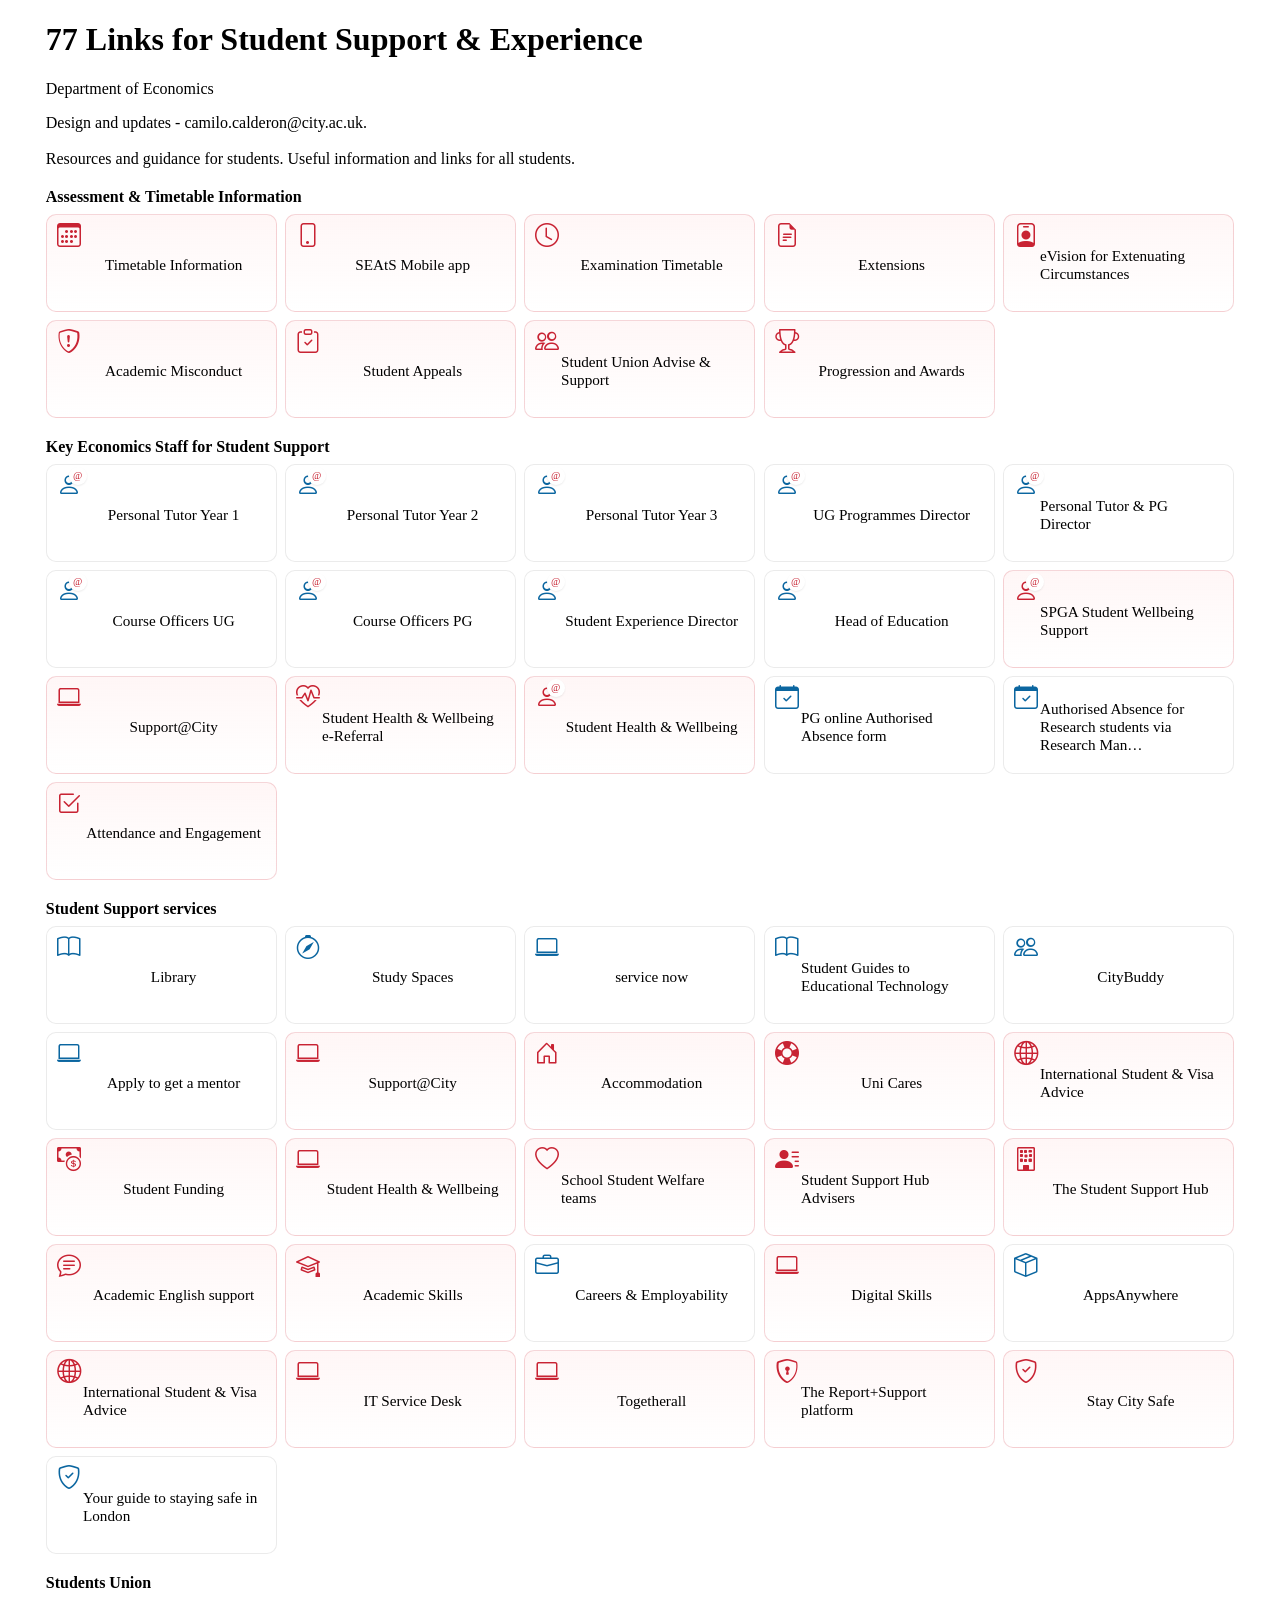
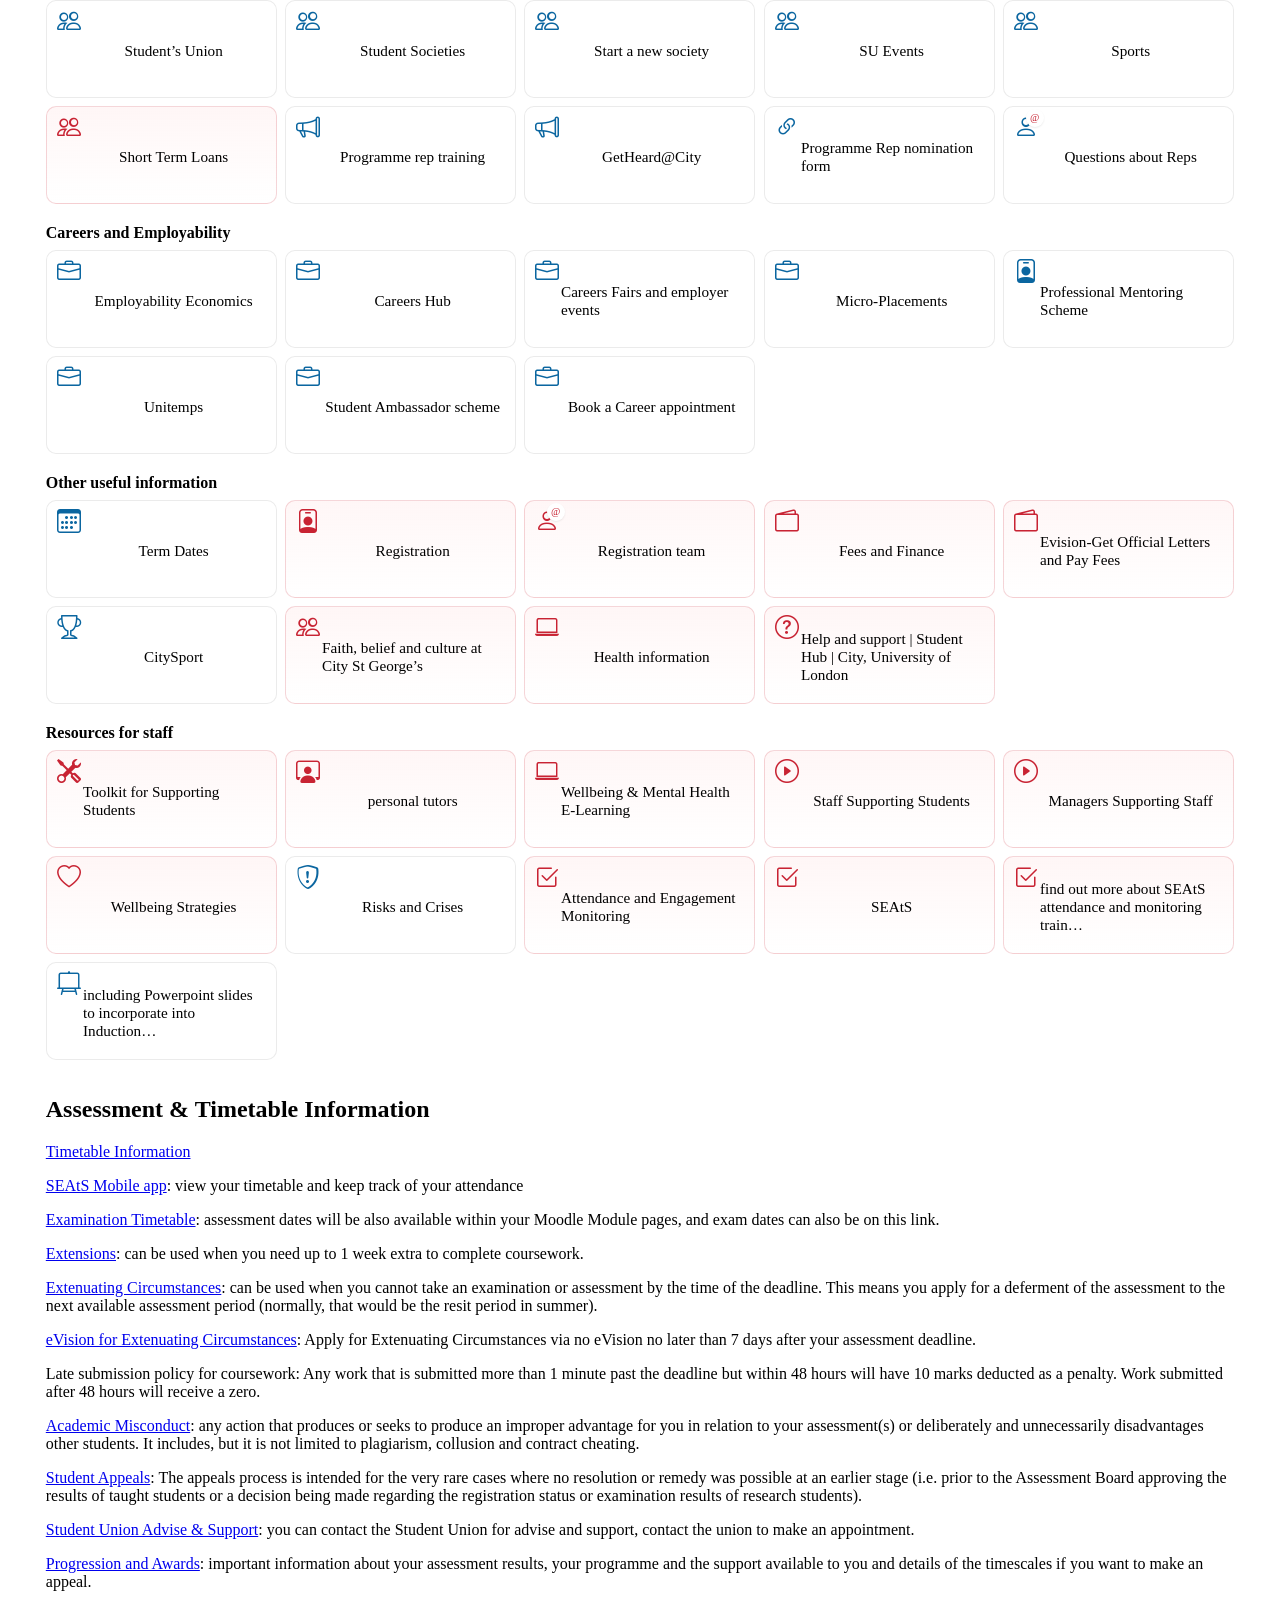
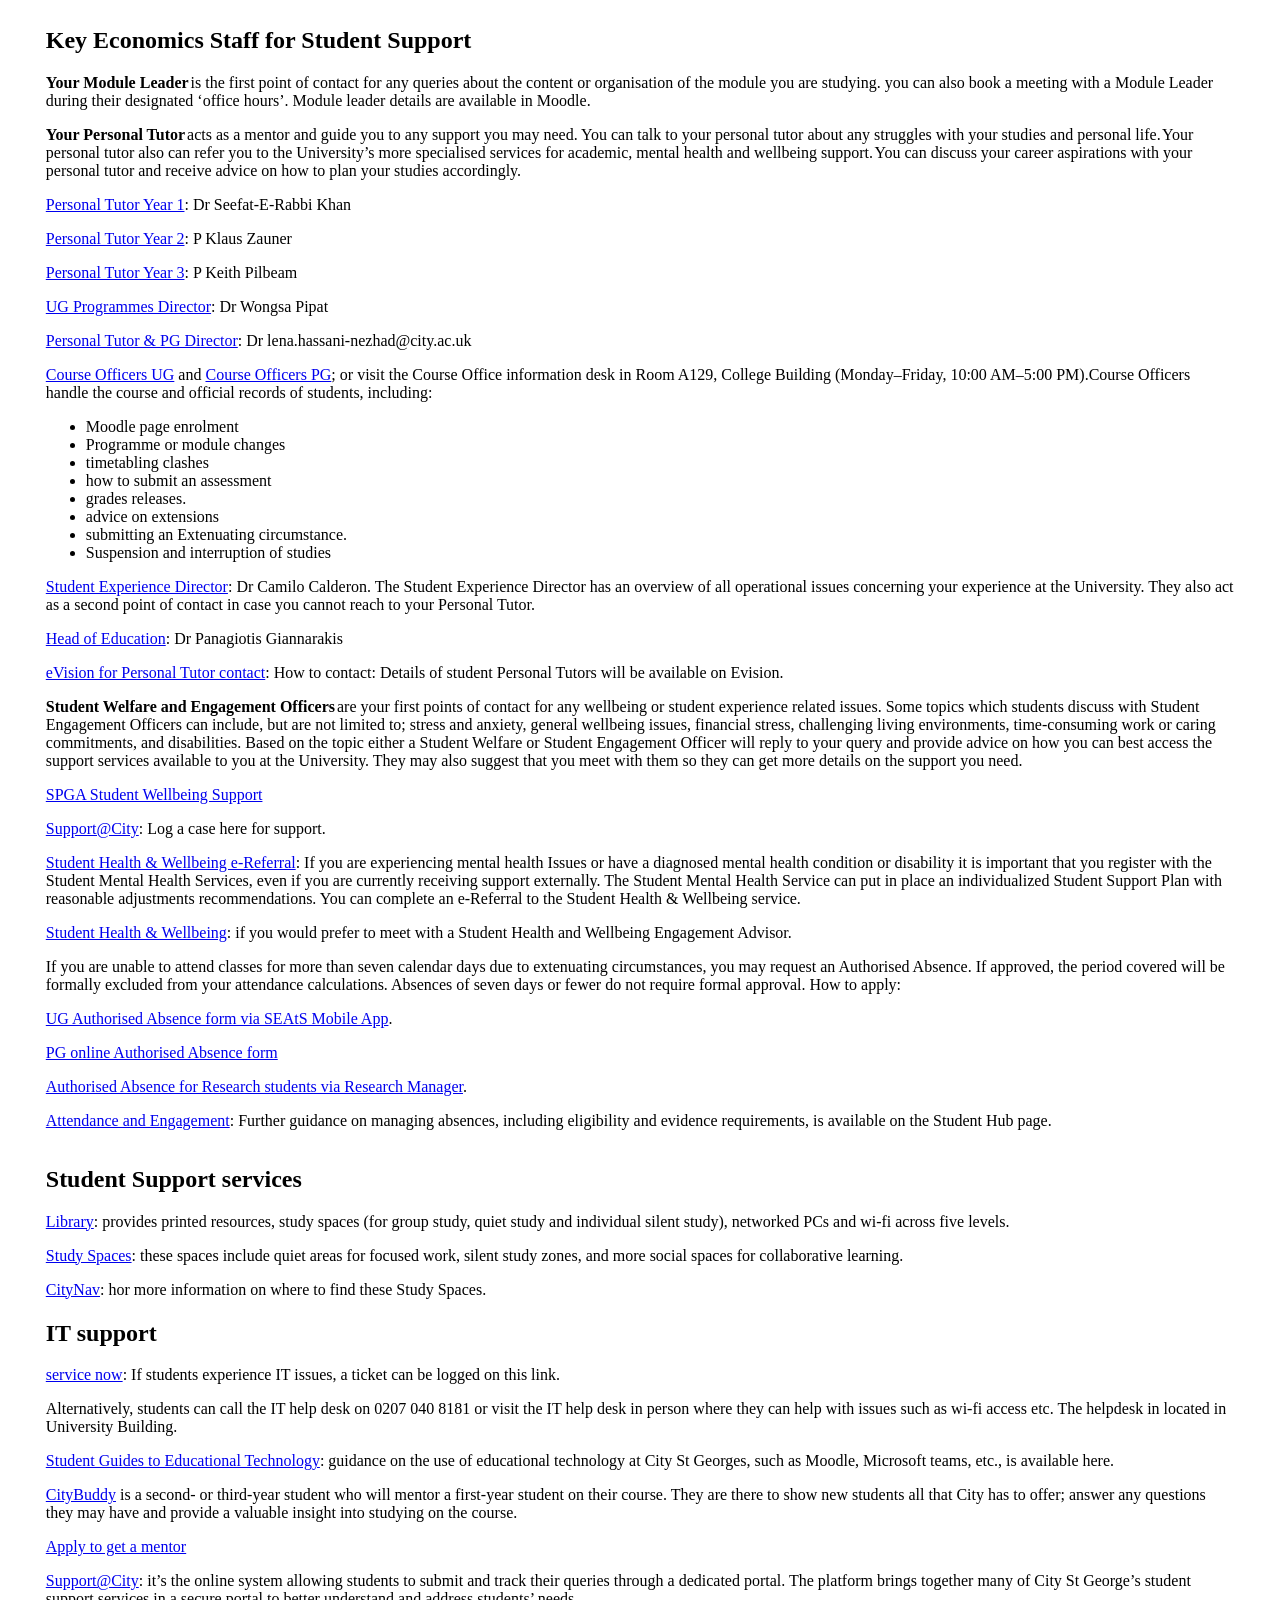
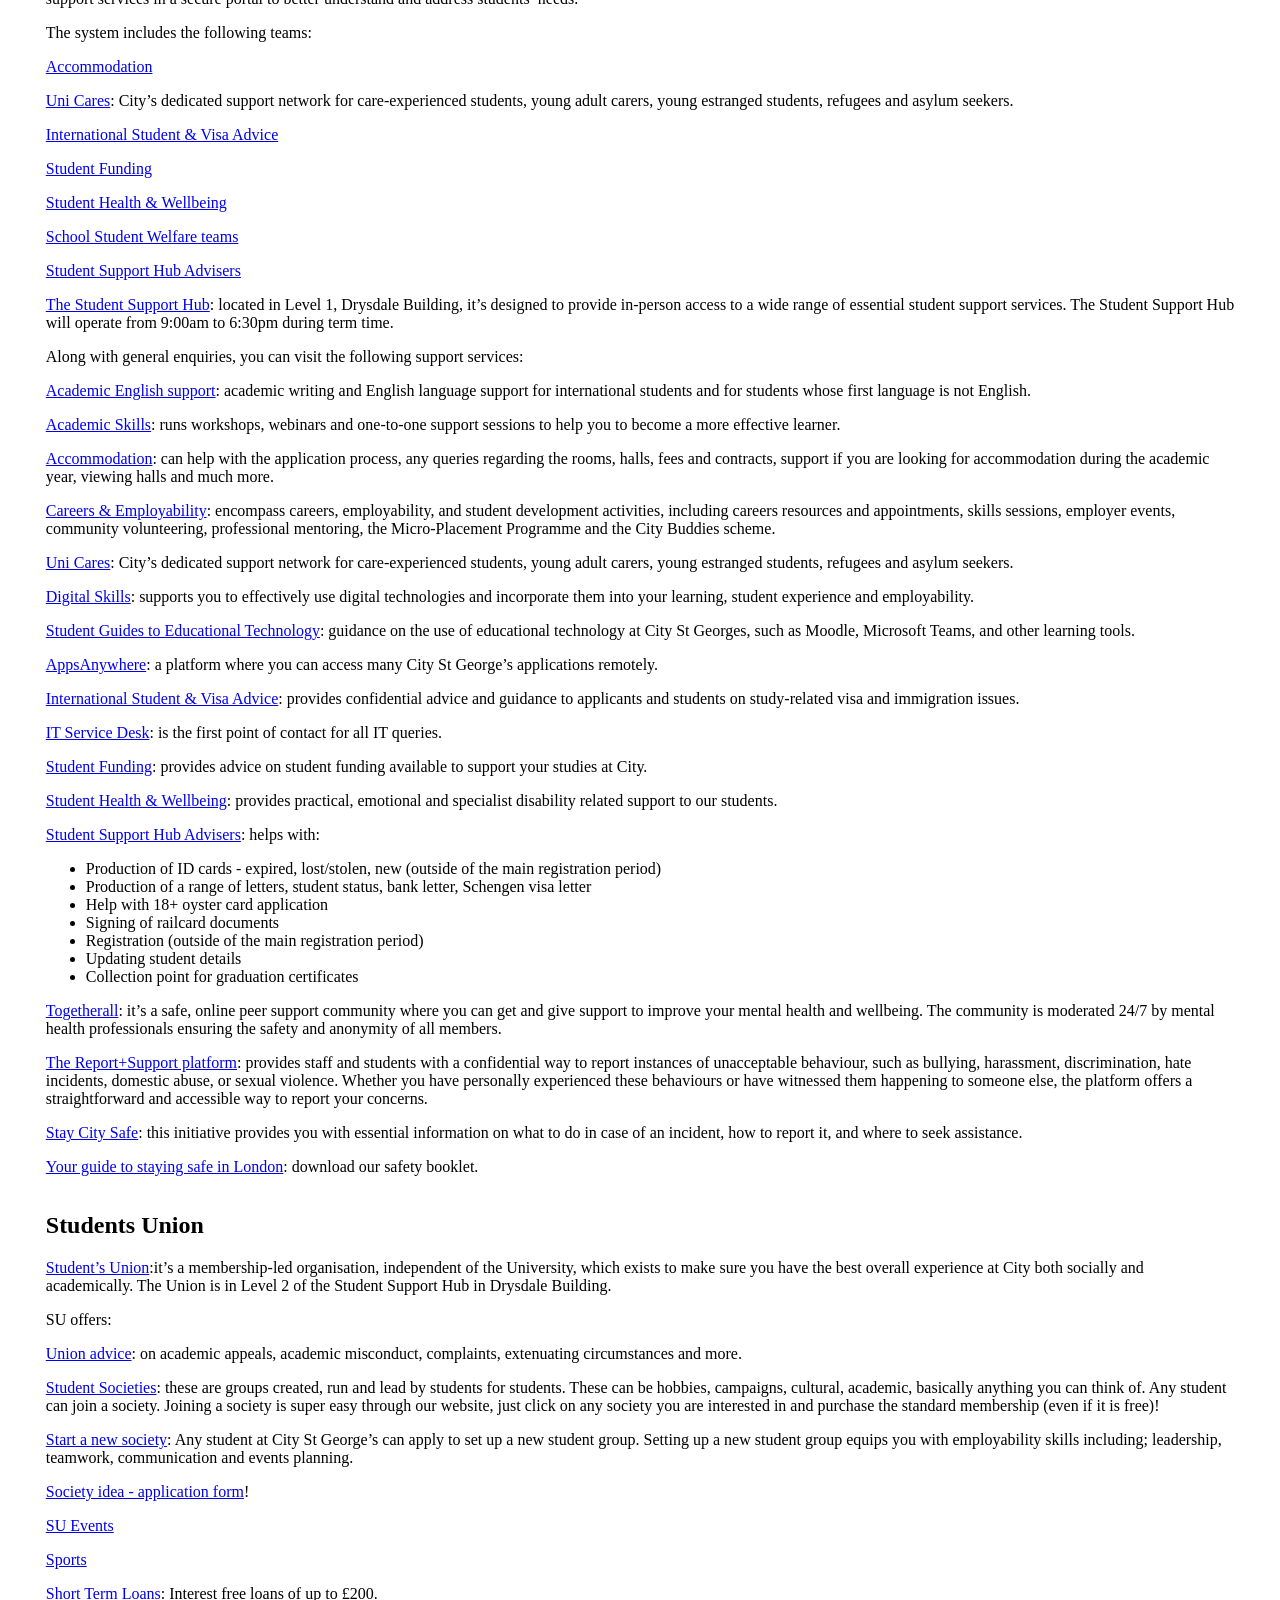
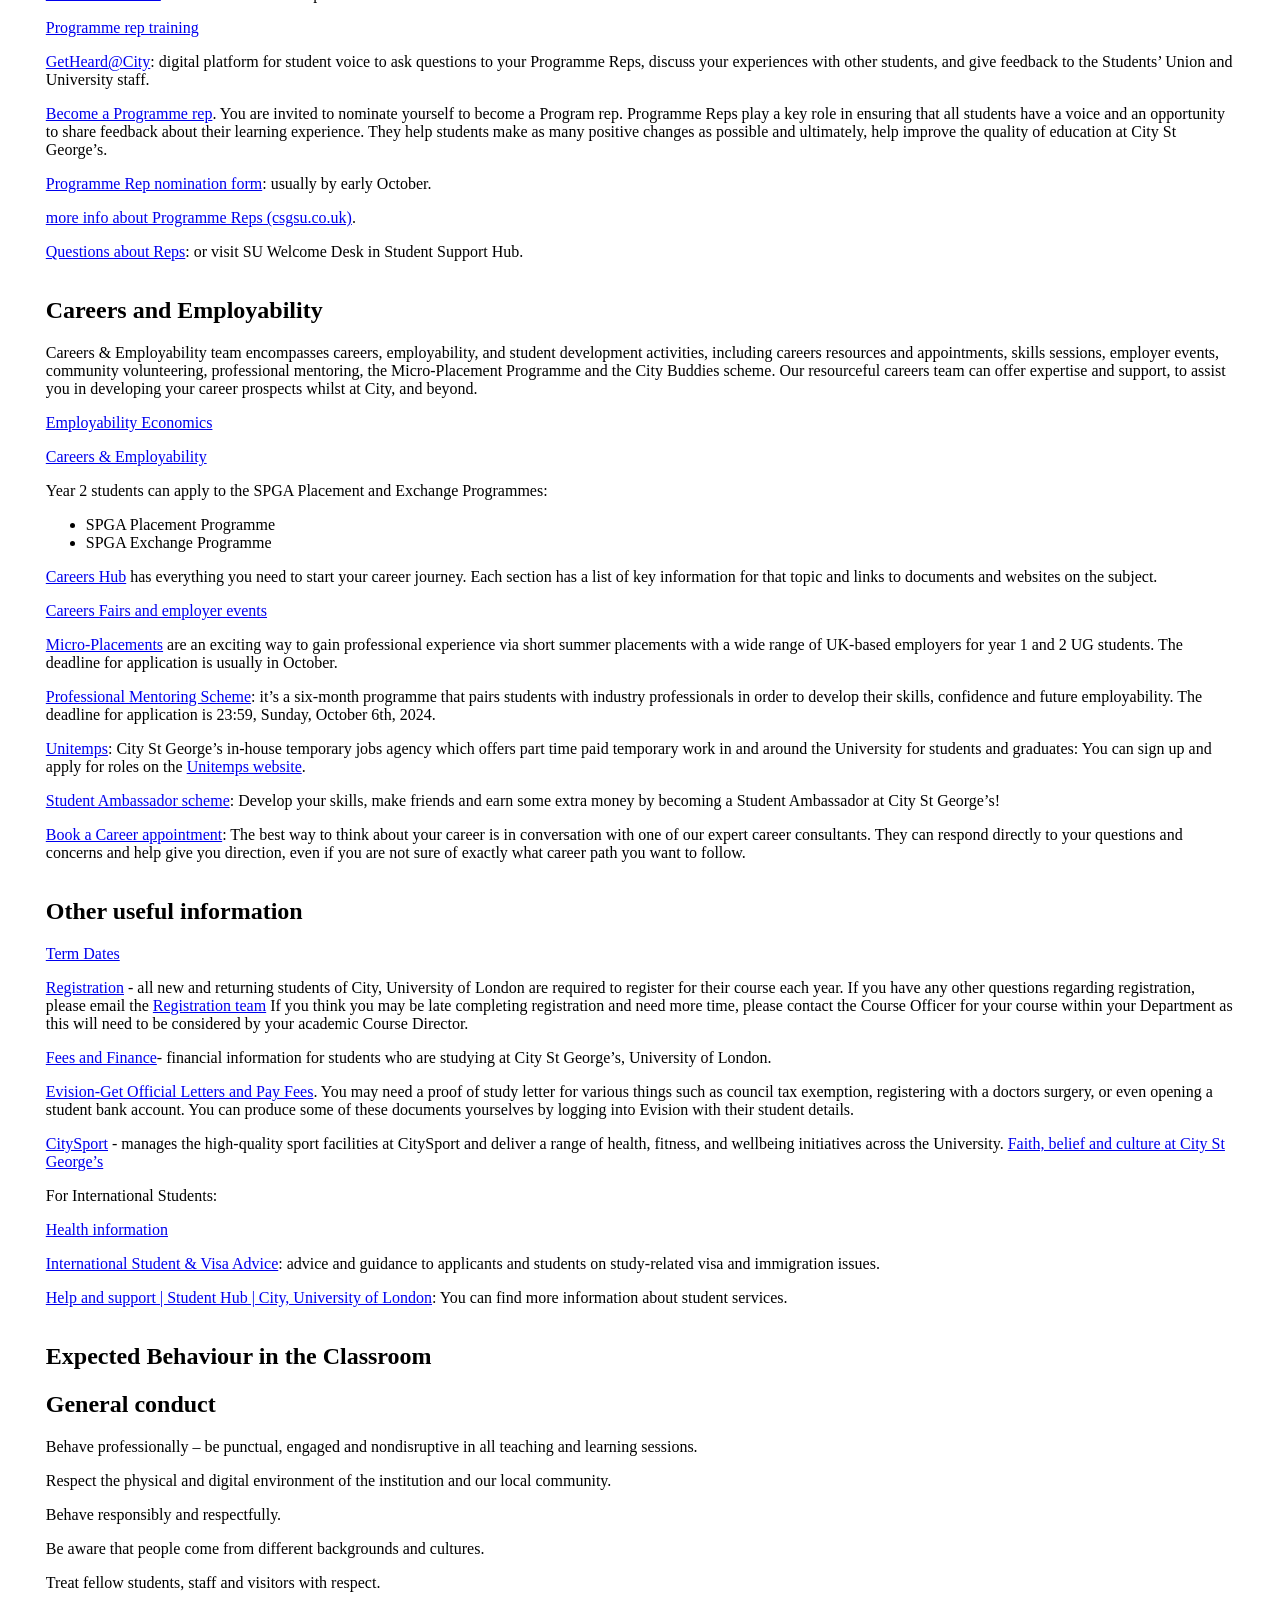
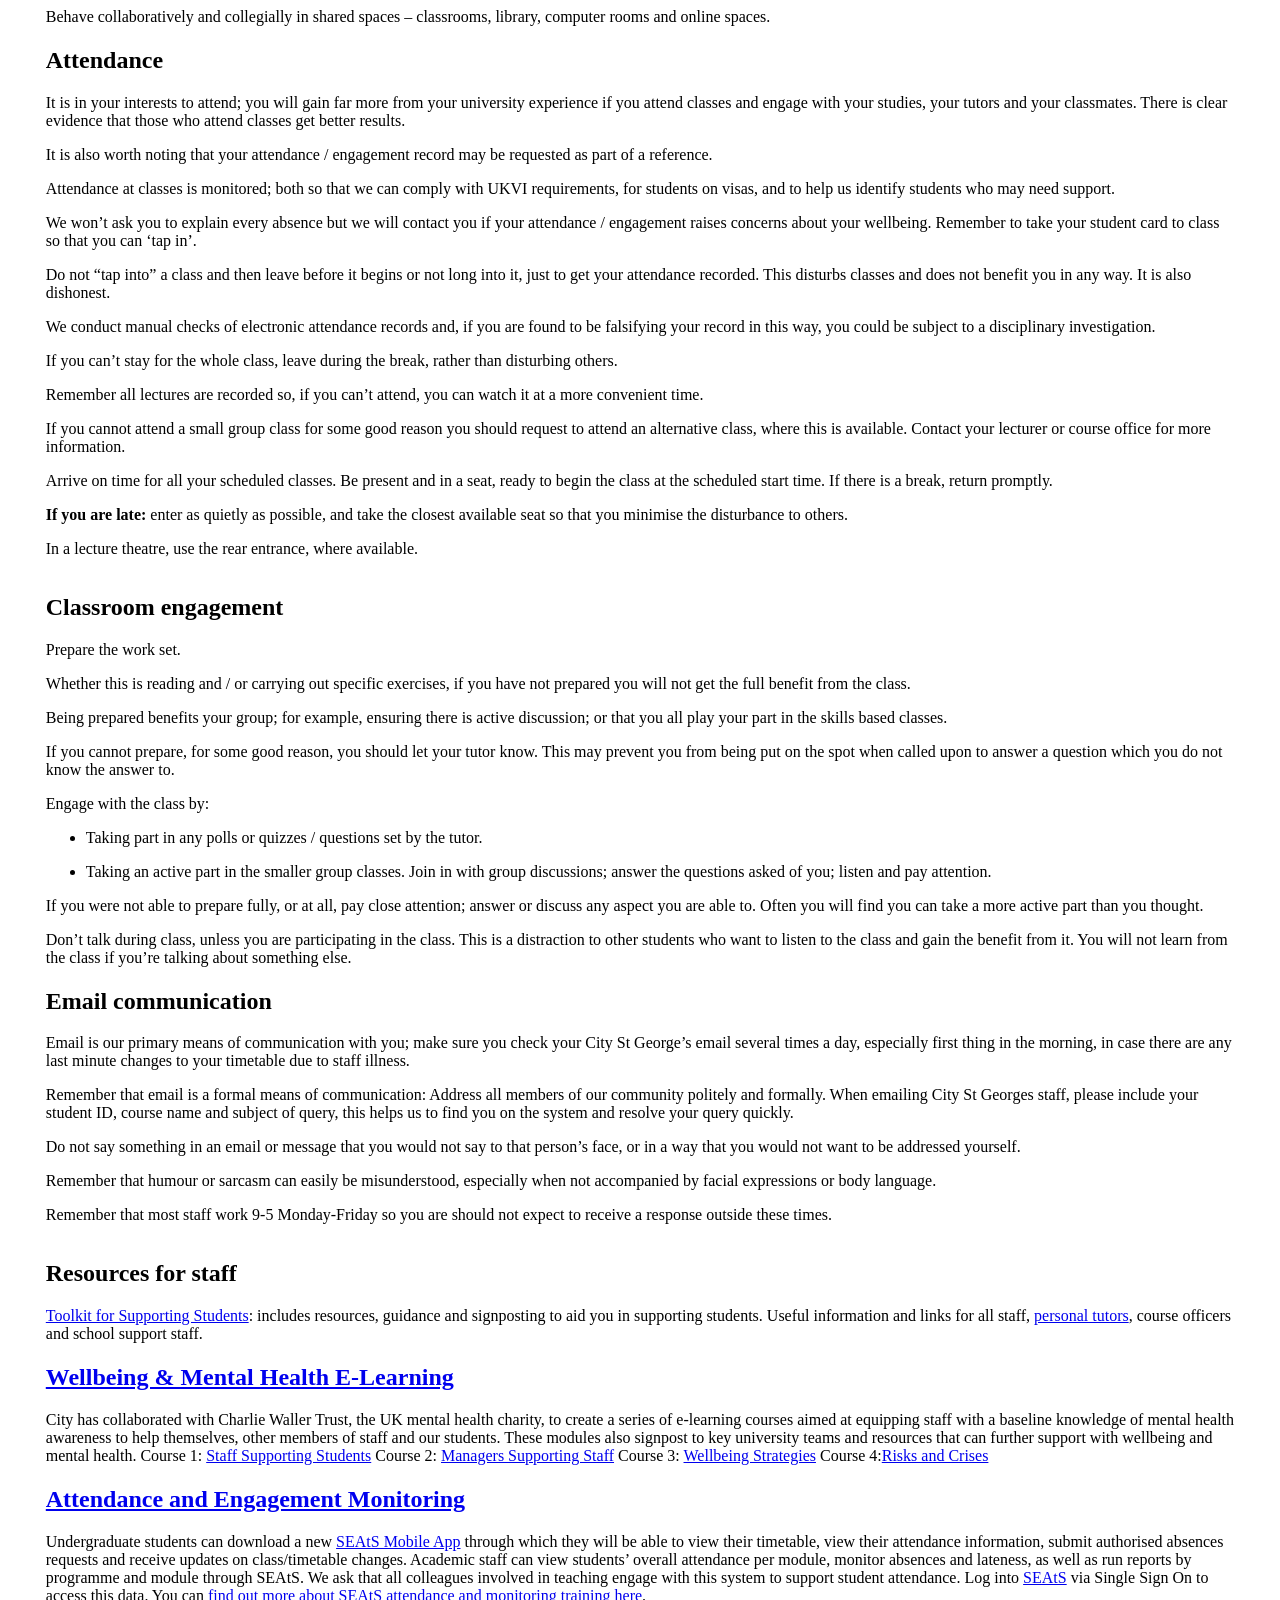
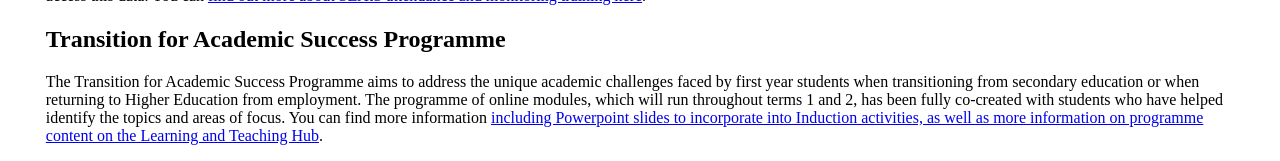
==== commit 85dfdcd6: "77 links d" ====
--- a/Student_Support_2025-26.html
+++ b/Student_Support_2025-26.html
@@ -6,9 +6,9 @@
 
 <meta name="viewport" content="width=device-width, initial-scale=1.0, user-scalable=yes">
 
-<meta name="description" content="Resources and guidance for students. Useful information and links for all students.">
-
-<title>Toolkit Student Support &amp; Experience</title>
+<meta name="description" content="Design and updates - camilo.calderon@city.ac.uk. Resources and guidance for students. Useful information and links for all students.">
+
+<title>77 Links for Student Support &amp; Experience</title>
 <style>
 code{white-space: pre-wrap;}
 span.smallcaps{font-variant: small-caps;}
@@ -48,13 +48,13 @@
 
 <header id="title-block-header" class="quarto-title-block default">
 <div class="quarto-title">
-<h1 class="title">Toolkit Student Support &amp; Experience</h1>
+<h1 class="title">77 Links for Student Support &amp; Experience</h1>
 <p class="subtitle lead">Department of Economics</p>
 </div>
 
 <div>
   <div class="description">
-    Resources and guidance for students. Useful information and links for all students.
+    Design and updates - camilo.calderon@city.ac.uk.<br><br>Resources and guidance for students. Useful information and links for all students.
   </div>
 </div>
 
@@ -169,7 +169,74 @@
             return keywords.some(k => s.includes(k));
           }
 
-          function chooseIconClass(text, href) {
+          // ---- Explicit per-tile icon overrides (exact label match) ----
+// Add/modify entries to force a specific icon for a specific tile label.
+// Uses Bootstrap Icons (https://icons.getbootstrap.com/) classes like 'bi-calendar3'.
+const ICON_EXACT_MAP = {
+  // Already agreed / good
+  "Term Dates": "bi-calendar3",
+  "Timetable Information": "bi-calendar3",
+  "Examination Timetable": "bi-clock",
+  "Extensions": "bi-file-earmark-text",
+  "Academic Misconduct": "bi-shield-exclamation",
+  "Student Appeals": "bi-clipboard-check",
+  "Student Union Advise & Support": "bi-people",
+  "Library": "bi-book",
+
+  // Fix obvious mismatches
+  "SEAtS Mobile app": "bi-phone",
+  "Student Health & Wellbeing e-Referral": "bi-heart-pulse",
+  "Student Support Hub Advisers": "bi-person-lines-fill",
+  "The Student Support Hub": "bi-building",
+
+  // Authorised absence forms
+  "PG online Authorised Absence form": "bi-calendar-check",
+  "Authorised Absence for Research students via Research Man…": "bi-calendar-check",
+
+  // Buddying / mentoring
+  "CityBuddy": "bi-people",
+  "Apply to get a mentor that will be your personal guide to…": "bi-person-plus",
+
+  // Core support areas
+  "Accommodation": "bi-house-door",
+  "Uni Cares": "bi-life-preserver",
+  "International Student & Visa Advice": "bi-globe2",
+  "Student Funding": "bi-cash-coin",
+  "School Student Welfare teams": "bi-heart",
+
+  // Study support / skills
+  "Academic English support": "bi-chat-text",
+  "Academic Skills": "bi-mortarboard",
+  "Digital Skills": "bi-laptop",
+
+  // Student Hub catch-all
+  "Help and support | Student Hub | City, University of London": "bi-question-circle",
+
+  // SU / reps / nominations
+  "the nomination form": "bi-pencil-square",
+
+  // Careers / mentoring
+  "Professional Mentoring Scheme": "bi-person-badge",
+
+  // Faith & culture
+  "Faith, belief and culture at City St George’s": "bi-people",
+
+  // Staff resources
+  "Toolkit for Supporting Students": "bi-tools",
+  "personal tutors": "bi-person-workspace",
+
+  // E-learning / teaching resources
+  "Staff Supporting Students": "bi-play-circle",
+  "Managers Supporting Staff": "bi-play-circle",
+  "Risks and Crises": "bi-shield-exclamation",
+  "including Powerpoint slides to incorporate into Induction…": "bi-easel2"
+};
+
+// ---------------------------------------------------------------
+
+            function chooseIconClass(text, href) {
+            const k = (text || '').trim();
+            if (ICON_EXACT_MAP[k]) return ICON_EXACT_MAP[k];
             const s = (text + ' ' + (href || '')).toLowerCase();
             // more specific matches first to reduce reuse
             if (s.includes('youtube.com') || s.includes('youtube')) return 'bi-youtube';
@@ -223,21 +290,21 @@
         }
       });
 
-      // insert the consolidated tiles index after the subtitle (if present)
-      // so the subtitle stays directly under the main title.
-      var subtitle = main.querySelector('.subtitle, .quarto-subtitle, h2.subtitle, p.subtitle, .page-subtitle');
-      var insertAfter = (subtitle && subtitle.textContent && subtitle.textContent.trim()) ? subtitle : mainTitle;
-      insertAfter.insertAdjacentElement('afterend', index);
+      // insert after the title description (so credit + instructions stay above tiles)
+var desc = document.querySelector('#title-block-header .description');
+var subtitle = main.querySelector('.subtitle, .quarto-subtitle, h2.subtitle, p.subtitle, .page-subtitle');
+
+var insertAfter =
+  (desc && desc.textContent && desc.textContent.trim()) ? desc :
+  ((subtitle && subtitle.textContent && subtitle.textContent.trim()) ? subtitle : mainTitle);
+
+insertAfter.insertAdjacentElement('afterend', index);
     } catch (e) { console.error('Tiles index generator error', e); }
   }
 
   if (document.readyState === 'loading') document.addEventListener('DOMContentLoaded', buildTilesIndex); else buildTilesIndex();
 })();
 </script>
-<section id="general-information" class="level1">
-<h1>General information</h1>
-<p><a href="https://www.city.ac.uk/about/vision-and-strategy/academic-excellence/education/academic-year-and-term-dates">Term Dates</a></p>
-</section>
 <section id="assessment-timetable-information" class="level1">
 <h1>Assessment &amp; Timetable Information</h1>
 <p><a href="https://mytimetable.city.ac.uk/">Timetable Information</a></p>
@@ -252,8 +319,8 @@
 <p><a href="https://csgsu.co.uk/advice-and-support">Student Union Advise &amp; Support</a>: you can contact the Student Union for advise and support, contact the union to make an appointment.</p>
 <p><a href="https://studenthub.city.ac.uk/timetabling-term-dates-exams/progression-and-awards">Progression and Awards</a>: important information about your assessment results, your programme and the support available to you and details of the timescales if you want to make an appeal.</p>
 </section>
-<section id="key-staff-for-student-support" class="level1">
-<h1>Key Staff for Student Support</h1>
+<section id="key-economics-staff-for-student-support" class="level1">
+<h1>Key Economics Staff for Student Support</h1>
 <p><strong>Your Module Leader</strong> is the first point of contact for any queries about the content or organisation of the module you are studying. you can also book a meeting with a Module Leader during their designated ‘office hours’. Module leader details are available in Moodle.</p>
 <p><strong>Your Personal Tutor</strong> acts as a mentor and guide you to any support you may need. You can talk to your personal tutor about any struggles with your studies and personal life. Your personal tutor also can refer you to the University’s more specialised services for academic, mental health and wellbeing support. You can discuss your career aspirations with your personal tutor and receive advice on how to plan your studies accordingly.</p>
 <p><a href="mailto:econ-y1-tutor@city.ac.uk">Personal Tutor Year 1</a>: Dr Seefat-E-Rabbi Khan</p>
@@ -288,18 +355,41 @@
 </section>
 <section id="student-support-services" class="level1">
 <h1>Student Support services</h1>
-<p><a href="https://libraryservices.city.ac.uk/">Library</a> - provides printed resources, study spaces (for group study, quiet study and individual silent study), networked PCs and wi-fi across five levels. <a href="https://studenthub.city.ac.uk/information-technology/citynav">Study Spaces</a> - these spaces include quiet areas for focused work, silent study zones, and more social spaces for collaborative learning. For more information on where to find these Study Spaces, visit <a href="https://studenthub.city.ac.uk/information-technology/citynav">CityNav</a>. ## IT support If students experience IT issues, a ticket can be logged via <a href="https://www.city.ac.uk/itservicedesk">service now</a>. Alternatively, students can call the IT help desk on 0207 040 8181 or visit the IT help desk in person where they can help with basic issues such as wi-fi access etc. The helpdesk in located in University Building.</p>
+<p><a href="https://libraryservices.city.ac.uk/">Library</a>: provides printed resources, study spaces (for group study, quiet study and individual silent study), networked PCs and wi-fi across five levels.</p>
+<p><a href="https://studenthub.city.ac.uk/information-technology/citynav">Study Spaces</a>: these spaces include quiet areas for focused work, silent study zones, and more social spaces for collaborative learning.</p>
+<p><a href="https://studenthub.city.ac.uk/information-technology/citynav">CityNav</a>: hor more information on where to find these Study Spaces.</p>
+<section id="it-support" class="level2">
+<h2 class="anchored" data-anchor-id="it-support">IT support</h2>
+<p><a href="https://www.city.ac.uk/itservicedesk">service now</a>: If students experience IT issues, a ticket can be logged on this link.</p>
+<p>Alternatively, students can call the IT help desk on 0207 040 8181 or visit the IT help desk in person where they can help with issues such as wi-fi access etc. The helpdesk in located in University Building.</p>
 <p><a href="https://city-uk-ett.libguides.com/student">Student Guides to Educational Technology</a>: guidance on the use of educational technology at City St Georges, such as Moodle, Microsoft teams, etc., is available here.</p>
-<p><a href="https://buddy.city.ac.uk/apply/mentee/">CityBuddy</a> is a second- or third-year student who will mentor a first-year student on their course. They are there to show new students all that City has to offer; answer any questions they may have and provide a valuable insight into studying on the course. <a href="https://cityunilondon.eu.qualtrics.com/jfe/form/SV_9M41s2FmiwmYVM2">Apply to get a mentor that will be your personal guide to studying at City</a>. <a href="https://support.city.ac.uk/create-case/?_gl=1%2asv17k1%2a_ga%2aODU0NDA5NDU1LjE2MjA5ODEyNjI.%2a_ga_YLSK0292X4%2aMTY5NDcwNDk3Ni4xOTcuMS4xNjk0NzA1MDMwLjYuMC4w">Support@City</a> - is the online system allowing students to submit and track their queries through a dedicated portal. The platform brings together many of City St George’s student support services in a secure portal to better understand and address students’ needs. The system includes the following teams: <a href="https://studenthub.city.ac.uk/help-and-support/accommodation-student-hub">Accommodation</a> - <a href="https://studenthub.city.ac.uk/help-and-support/city-cares">Uni Cares</a> - City’s dedicated support network for care-experienced students, young adult carers, young estranged students, refugees and asylum seekers. <a href="https://studenthub.city.ac.uk/help-and-support/visa-advice-for-international-students">International Student &amp; Visa Advice</a> <a href="https://studenthub.city.ac.uk/help-and-support/student-funding">Student Funding</a> <a href="https://studenthub.city.ac.uk/help-and-support/student-health-wellbeing">Student Health &amp; Wellbeing</a> <a href="https://studenthub.city.ac.uk/help-and-support/support-within-your-school">School Student Welfare teams</a> <a href="https://studenthub.city.ac.uk/help-and-support/student-support-hub-adviser-team">Student Support Hub Advisers</a></p>
-<p><a href="https://www.city.ac.uk/about/facilities/specialist-facilities/student-support-hub">The Student Support Hub</a> - (located in Level 1, Drysdale Building) is designed to provide in-person access to a wide range of essential student support services. The Student Support Hub will operate from 9:00am to 6:30pm during term time. Along with general enquiries, you can visit the following support services: - <a href="https://studenthub.city.ac.uk/help-and-support/english-for-academic-purposes">Academic English support</a> - academic writing and English language support for international students and for students whose first language is not English. - <a href="https://studenthub.city.ac.uk/help-and-support/improve-your-study-skills">Academic Skills</a> – runs workshops, webinars and one-to-one support sessions to help you to become a more effective learner. - <a href="https://studenthub.city.ac.uk/help-and-support/accommodation-student-hub">Accommodation</a> - can help with the application process, any queries regarding the rooms, halls, fees and contracts, support if you are looking for accommodation during the academic year, viewing halls and much more. - <a href="https://studenthub.city.ac.uk/careers-and-employability">Careers &amp; Employability</a> - encompass careers, employability, and student development activities, including careers resources and appointments, skills sessions, employer events, community volunteering, professional mentoring, the Micro-Placement Programme and the City Buddies scheme. - <a href="https://studenthub.city.ac.uk/help-and-support/city-cares">Uni Cares</a> - City’s dedicated support network for care-experienced students, young adult carers, young estranged students, refugees and asylum seekers. - <a href="https://studenthub.city.ac.uk/help-and-support/studying-online/digital-skills-and-support">Digital Skills</a> - supports you to effectively use digital technologies and incorporate them into your learning, student experience and employability.</p>
+<p><a href="https://buddy.city.ac.uk/apply/mentee/">CityBuddy</a> is a second- or third-year student who will mentor a first-year student on their course. They are there to show new students all that City has to offer; answer any questions they may have and provide a valuable insight into studying on the course.</p>
+<p><a href="https://cityunilondon.eu.qualtrics.com/jfe/form/SV_9M41s2FmiwmYVM2">Apply to get a mentor</a></p>
+<p><a href="https://support.city.ac.uk/create-case/?_gl=1%2asv17k1%2a_ga%2aODU0NDA5NDU1LjE2MjA5ODEyNjI.%2a_ga_YLSK0292X4%2aMTY5NDcwNDk3Ni4xOTcuMS4xNjk0NzA1MDMwLjYuMC4w">Support@City</a>: it’s the online system allowing students to submit and track their queries through a dedicated portal. The platform brings together many of City St George’s student support services in a secure portal to better understand and address students’ needs.</p>
+<p>The system includes the following teams:</p>
+<p><a href="https://studenthub.city.ac.uk/help-and-support/accommodation-student-hub">Accommodation</a></p>
+<p><a href="https://studenthub.city.ac.uk/help-and-support/city-cares">Uni Cares</a>: City’s dedicated support network for care-experienced students, young adult carers, young estranged students, refugees and asylum seekers.</p>
+<p><a href="https://studenthub.city.ac.uk/help-and-support/visa-advice-for-international-students">International Student &amp; Visa Advice</a></p>
+<p><a href="https://studenthub.city.ac.uk/help-and-support/student-funding">Student Funding</a></p>
+<p><a href="https://studenthub.city.ac.uk/help-and-support/student-health-wellbeing">Student Health &amp; Wellbeing</a></p>
+<p><a href="https://studenthub.city.ac.uk/help-and-support/support-within-your-school">School Student Welfare teams</a></p>
+<p><a href="https://studenthub.city.ac.uk/help-and-support/student-support-hub-adviser-team">Student Support Hub Advisers</a></p>
+<p><a href="https://www.city.ac.uk/about/facilities/specialist-facilities/student-support-hub">The Student Support Hub</a>: located in Level 1, Drysdale Building, it’s designed to provide in-person access to a wide range of essential student support services. The Student Support Hub will operate from 9:00am to 6:30pm during term time.</p>
+<p>Along with general enquiries, you can visit the following support services:</p>
+<p><a href="https://studenthub.city.ac.uk/help-and-support/english-for-academic-purposes">Academic English support</a>: academic writing and English language support for international students and for students whose first language is not English.</p>
+<p><a href="https://studenthub.city.ac.uk/help-and-support/improve-your-study-skills">Academic Skills</a>: runs workshops, webinars and one-to-one support sessions to help you to become a more effective learner.</p>
+<p><a href="https://studenthub.city.ac.uk/help-and-support/accommodation-student-hub">Accommodation</a>: can help with the application process, any queries regarding the rooms, halls, fees and contracts, support if you are looking for accommodation during the academic year, viewing halls and much more.</p>
+<p><a href="https://studenthub.city.ac.uk/careers-and-employability">Careers &amp; Employability</a>: encompass careers, employability, and student development activities, including careers resources and appointments, skills sessions, employer events, community volunteering, professional mentoring, the Micro-Placement Programme and the City Buddies scheme.</p>
+<p><a href="https://studenthub.city.ac.uk/help-and-support/city-cares">Uni Cares</a>: City’s dedicated support network for care-experienced students, young adult carers, young estranged students, refugees and asylum seekers.</p>
+<p><a href="https://studenthub.city.ac.uk/help-and-support/studying-online/digital-skills-and-support">Digital Skills</a>: supports you to effectively use digital technologies and incorporate them into your learning, student experience and employability.</p>
+<p><a href="https://city-uk-ett.libguides.com/student">Student Guides to Educational Technology</a>: guidance on the use of educational technology at City St Georges, such as Moodle, Microsoft Teams, and other learning tools.</p>
+<p><a href="https://studentcommunications.newsweaver.com/1w52bcjsfr/18i0udma1fv/external?a=6&amp;p=4118384&amp;t=27571">AppsAnywhere</a>: a platform where you can access many City St George’s applications remotely.</p>
+<p><a href="https://studenthub.city.ac.uk/help-and-support/visa-advice-for-international-students/responsibilities">International Student &amp; Visa Advice</a>: provides confidential advice and guidance to applicants and students on study-related visa and immigration issues.</p>
+<p><a href="https://studenthub.citystgeorges.ac.uk/student-support-services/it-services">IT Service Desk</a>: is the first point of contact for all IT queries.</p>
+<p><a href="https://studenthub.city.ac.uk/help-and-support/student-funding">Student Funding</a>: provides advice on student funding available to support your studies at City.</p>
+<p><a href="https://studenthub.city.ac.uk/help-and-support/student-health-wellbeing">Student Health &amp; Wellbeing</a>: provides practical, emotional and specialist disability related support to our students.</p>
+<p><a href="https://studenthub.city.ac.uk/help-and-support/student-support-hub-adviser-team">Student Support Hub Advisers</a>: helps with:</p>
 <ul>
-<li><a href="https://city-uk-ett.libguides.com/student">Student Guides to Educational Technology</a> - guidance on the use of educational technology at City St Georges, such as Moodle, Microsoft Teams, and other learning tools.</li>
-<li><a href="https://studentcommunications.newsweaver.com/1w52bcjsfr/18i0udma1fv/external?a=6&amp;p=4118384&amp;t=27571">AppsAnywhere</a> - a platform where you can access many City St George’s applications remotely.</li>
-<li><a href="https://studenthub.city.ac.uk/help-and-support/visa-advice-for-international-students/responsibilities">International Student &amp; Visa Advice</a> - provides confidential advice and guidance to applicants and students on study-related visa and immigration issues.</li>
-<li><a href="https://studenthub.citystgeorges.ac.uk/student-support-services/it-services">IT Service Desk</a> - is the first point of contact for all IT queries.</li>
-<li><a href="https://studenthub.city.ac.uk/help-and-support/student-funding">Student Funding</a> - provides advice on student funding available to support your studies at City.</li>
-<li><a href="https://studenthub.city.ac.uk/help-and-support/student-health-wellbeing">Student Health &amp; Wellbeing</a> - provides practical, emotional and specialist disability related support to our students.</li>
-<li><a href="https://studenthub.city.ac.uk/help-and-support/student-support-hub-adviser-team">Student Support Hub Advisers</a></li>
 <li>Production of ID cards - expired, lost/stolen, new (outside of the main registration period)</li>
 <li>Production of a range of letters, student status, bank letter, Schengen visa letter</li>
 <li>Help with 18+ oyster card application</li>
@@ -308,36 +398,59 @@
 <li>Updating student details</li>
 <li>Collection point for graduation certificates</li>
 </ul>
-<p><a href="https://studenthub.city.ac.uk/help-and-support/student-health-wellbeing/togetherall">Togetherall</a> - is a safe, online peer support community where you can get and give support to improve your mental health and wellbeing. The community is moderated 24/7 by mental health professionals ensuring the safety and anonymity of all members.</p>
-<p><a href="https://reportandsupport.city.ac.uk/">The Report+Support platform</a> - provides staff and students with a confidential way to report instances of unacceptable behaviour, such as bullying, harassment, discrimination, hate incidents, domestic abuse, or sexual violence. Whether you have personally experienced these behaviours or have witnessed them happening to someone else, the platform offers a straightforward and accessible way to report your concerns.</p>
-<p><a href="https://studenthub.city.ac.uk/help-and-support/stay-city-safe">Stay City Safe</a> initiative provides you with essential information on what to do in case of an incident, how to report it, and where to seek assistance. You can download our safety booklet: <a href="https://studenthub.city.ac.uk/__data/assets/pdf_file/0006/814416/3748-Stay-City-Safe-booklet-AL1i-digital-1.pdf">Your guide to staying safe in London</a></p>
+<p><a href="https://studenthub.city.ac.uk/help-and-support/student-health-wellbeing/togetherall">Togetherall</a>: it’s a safe, online peer support community where you can get and give support to improve your mental health and wellbeing. The community is moderated 24/7 by mental health professionals ensuring the safety and anonymity of all members.</p>
+<p><a href="https://reportandsupport.city.ac.uk/">The Report+Support platform</a>: provides staff and students with a confidential way to report instances of unacceptable behaviour, such as bullying, harassment, discrimination, hate incidents, domestic abuse, or sexual violence. Whether you have personally experienced these behaviours or have witnessed them happening to someone else, the platform offers a straightforward and accessible way to report your concerns.</p>
+<p><a href="https://studenthub.city.ac.uk/help-and-support/stay-city-safe">Stay City Safe</a>: this initiative provides you with essential information on what to do in case of an incident, how to report it, and where to seek assistance.</p>
+<p><a href="https://studenthub.city.ac.uk/__data/assets/pdf_file/0006/814416/3748-Stay-City-Safe-booklet-AL1i-digital-1.pdf">Your guide to staying safe in London</a>: download our safety booklet.</p>
+</section>
 </section>
 <section id="students-union" class="level1">
-<h1><a href="https://www.csgsu.co.uk/">Student’s Union</a></h1>
-<p>City St George’s, University of London Students’ Union is a membership-led organisation, independent of the University, which exists to make sure you have the best overall experience at City both socially and academically. The Union is in Level 2 of the Student Support Hub in Drysdale Building. SU offers: - <a href="https://csgsu.co.uk/advice-and-support">Union advice</a> - on academic appeals, academic misconduct, complaints, extenuating circumstances and more. - <a href="https://csgsu.co.uk/explore-and-join/societies">Student Societies</a> - are groups created, run and lead by students for students. These can be hobbies, campaigns, cultural, academic, basically anything you can think of. Any student can join a society. Joining a society is super easy through our website, just click on any society you are interested in and purchase the standard membership (even if it is free)! - <a href="https://csgsu.co.uk/explore-and-join/start-or-adopt-a-group">Start a new society</a> Any student at City St George’s can apply to set up a new student group. Setting up a new student group equips you with employability skills including; leadership, teamwork, communication and events planning. When you have a society idea and your committee together, please fill out <a href="https://csgsu.co.uk/explore-and-join/start-or-adopt-a-group">the form here</a>! - <a href="https://events.csgsu.co.uk/">SU Events</a> - <a href="https://csgsu.co.uk/sports">Sports</a> - <a href="https://csgsu.co.uk/advice-and-support/finances">Short Term Loans</a> – Interest free loans of up to £200. - <a href="https://csgsu.co.uk/your-voice/programme-and-year-representatives">Program rep training</a> - <a href="https://csgsu.co.uk/your-voice/programme-and-year-representatives">Program rep training</a> - <a href="https://city.unitu.co.uk/Account/Login">GetHeard@City</a> - digital platform for student voice to ask questions to your Programme Reps, discuss your experiences with other students, and give feedback to the Students’ Union and University staff. <a href="https://csgsu.co.uk/your-voice/programme-and-year-representatives">Become a Program rep</a>. You are invited to nominate yourself to become a Program rep. Programme Reps play a key role in ensuring that all students have a voice and an opportunity to share feedback about their learning experience. They help students make as many positive changes as possible and ultimately, help improve the quality of education at City St George’s. You can nominate yourself by submitting <a href="https://forms.office.com/e/6MEdG2EStU">the nomination form</a> by Wednesday, October 15, 2025. You can find more information from <a href="https://csgsu.co.uk/your-voice/programme-and-year-representatives">Programme Reps (csgsu.co.uk)</a>. For any questions or queries, email studentrep@city.ac.uk or visit SU Welcome Desk in Student Support Hub!</p>
-</section>
-<section id="careers-employability" class="level1">
-<h1><a href="https://studenthub.city.ac.uk/careers-and-employability">Careers &amp; Employability</a></h1>
-<p>Year 2 students can apply to the SPGA Placement and Exchange Programmes: ## SPGA Placement Programme ## SPGA Exchange Programme</p>
+<h1>Students Union</h1>
+<p><a href="https://www.csgsu.co.uk/">Student’s Union</a>:it’s a membership-led organisation, independent of the University, which exists to make sure you have the best overall experience at City both socially and academically. The Union is in Level 2 of the Student Support Hub in Drysdale Building.</p>
+<p>SU offers:</p>
+<p><a href="https://csgsu.co.uk/advice-and-support">Union advice</a>: on academic appeals, academic misconduct, complaints, extenuating circumstances and more.</p>
+<p><a href="https://csgsu.co.uk/explore-and-join/societies">Student Societies</a>: these are groups created, run and lead by students for students. These can be hobbies, campaigns, cultural, academic, basically anything you can think of. Any student can join a society. Joining a society is super easy through our website, just click on any society you are interested in and purchase the standard membership (even if it is free)!</p>
+<p><a href="https://csgsu.co.uk/explore-and-join/start-or-adopt-a-group">Start a new society</a>: Any student at City St George’s can apply to set up a new student group. Setting up a new student group equips you with employability skills including; leadership, teamwork, communication and events planning.</p>
+<p><a href="https://csgsu.co.uk/explore-and-join/start-or-adopt-a-group">Society idea - application form</a>!</p>
+<p><a href="https://events.csgsu.co.uk/">SU Events</a></p>
+<p><a href="https://csgsu.co.uk/sports">Sports</a></p>
+<p><a href="https://csgsu.co.uk/advice-and-support/finances">Short Term Loans</a>: Interest free loans of up to £200.</p>
+<p><a href="https://csgsu.co.uk/your-voice/programme-and-year-representatives">Programme rep training</a></p>
+<p><a href="https://city.unitu.co.uk/Account/Login">GetHeard@City</a>: digital platform for student voice to ask questions to your Programme Reps, discuss your experiences with other students, and give feedback to the Students’ Union and University staff.</p>
+<p><a href="https://csgsu.co.uk/your-voice/programme-and-year-representatives">Become a Programme rep</a>. You are invited to nominate yourself to become a Program rep. Programme Reps play a key role in ensuring that all students have a voice and an opportunity to share feedback about their learning experience. They help students make as many positive changes as possible and ultimately, help improve the quality of education at City St George’s.</p>
+<p><a href="https://forms.office.com/e/6MEdG2EStU">Programme Rep nomination form</a>: usually by early October.</p>
+<p><a href="https://csgsu.co.uk/your-voice/programme-and-year-representatives">more info about Programme Reps (csgsu.co.uk)</a>.</p>
+<p><a href="studentrep@city.ac.uk">Questions about Reps</a>: or visit SU Welcome Desk in Student Support Hub.</p>
+</section>
+<section id="careers-and-employability" class="level1">
+<h1>Careers and Employability</h1>
 <p>Careers &amp; Employability team encompasses careers, employability, and student development activities, including careers resources and appointments, skills sessions, employer events, community volunteering, professional mentoring, the Micro-Placement Programme and the City Buddies scheme. Our resourceful careers team can offer expertise and support, to assist you in developing your career prospects whilst at City, and beyond.</p>
+<p><a href="https://cityuni.sharepoint.com/teams/CUoL-Employability-Economics/SitePages/LearningTeamHome.aspx">Employability Economics</a></p>
+<p><a href="https://studenthub.city.ac.uk/careers-and-employability">Careers &amp; Employability</a></p>
+<p>Year 2 students can apply to the SPGA Placement and Exchange Programmes:</p>
 <ul>
-<li><a href="https://careershub.city.ac.uk/s/resources">Careers Hub</a> has everything you need to start your career journey. Each section has a list of key information for that topic and links to documents and websites on the subject.</li>
-<li><a href="https://careershub.city.ac.uk/students/events">Careers Fairs and employer events</a></li>
-<li><a href="https://studenthub.city.ac.uk/careers-and-employability/micro-placements-programme">Micro-Placements</a> are an exciting way to gain professional experience via short summer placements with a wide range of UK-based employers for year 1 and 2 UG students. The deadline for application is 12:00 noon on Monday 14 October 2024.</li>
-<li>The <a href="https://studenthub.citystgeorges.ac.uk/career-development/professional-mentoring-scheme">Professional Mentoring Scheme</a> is a six-month programme that pairs students with industry professionals in order to develop their skills, confidence and future employability. The deadline for application is 23:59, Sunday, October 6th, 2024.</li>
-<li><a href="https://www.unitemps.com/">Unitemps</a> - City St George’s in-house temporary jobs agency which offers part time paid temporary work in and around the University for students and graduates: You can sign up and apply for roles on the <a href="https://www.unitemps.com/">Unitemps website</a>.</li>
-<li><a href="https://studenthub.city.ac.uk/careers-and-employability/student-ambassador-scheme">Student Ambassador scheme</a>. Develop your skills, make friends and earn some extra money by becoming a Student Ambassador at City St George’s!</li>
-<li><a href="https://careershub.city.ac.uk/students/appointments/topics?campusId=704">Book a Career appointment</a>. The best way to think about your career is in conversation with one of our expert career consultants. They can respond directly to your questions and concerns and help give you direction, even if you are not sure of exactly what career path you want to follow.</li>
+<li>SPGA Placement Programme</li>
+<li>SPGA Exchange Programme</li>
 </ul>
+<p><a href="https://careershub.city.ac.uk/s/resources">Careers Hub</a> has everything you need to start your career journey. Each section has a list of key information for that topic and links to documents and websites on the subject.</p>
+<p><a href="https://careershub.city.ac.uk/students/events">Careers Fairs and employer events</a></p>
+<p><a href="https://studenthub.city.ac.uk/careers-and-employability/micro-placements-programme">Micro-Placements</a> are an exciting way to gain professional experience via short summer placements with a wide range of UK-based employers for year 1 and 2 UG students. The deadline for application is usually in October.</p>
+<p><a href="https://studenthub.citystgeorges.ac.uk/career-development/professional-mentoring-scheme">Professional Mentoring Scheme</a>: it’s a six-month programme that pairs students with industry professionals in order to develop their skills, confidence and future employability. The deadline for application is 23:59, Sunday, October 6th, 2024.</p>
+<p><a href="https://www.unitemps.com/">Unitemps</a>: City St George’s in-house temporary jobs agency which offers part time paid temporary work in and around the University for students and graduates: You can sign up and apply for roles on the <a href="https://www.unitemps.com/">Unitemps website</a>.</p>
+<p><a href="https://studenthub.city.ac.uk/careers-and-employability/student-ambassador-scheme">Student Ambassador scheme</a>: Develop your skills, make friends and earn some extra money by becoming a Student Ambassador at City St George’s!</p>
+<p><a href="https://careershub.city.ac.uk/students/appointments/topics?campusId=704">Book a Career appointment</a>: The best way to think about your career is in conversation with one of our expert career consultants. They can respond directly to your questions and concerns and help give you direction, even if you are not sure of exactly what career path you want to follow.</p>
 </section>
 <section id="other-useful-information" class="level1">
 <h1>Other useful information</h1>
+<p><a href="https://www.city.ac.uk/about/vision-and-strategy/academic-excellence/education/academic-year-and-term-dates">Term Dates</a></p>
 <p><a href="https://studenthub.city.ac.uk/student-administration/registration">Registration</a> - all new and returning students of City, University of London are required to register for their course each year. If you have any other questions regarding registration, please email the <a href="mailto:registration@city.ac.uk">Registration team</a> If you think you may be late completing registration and need more time, please contact the Course Officer for your course within your Department as this will need to be considered by your academic Course Director.</p>
 <p><a href="https://studenthub.city.ac.uk/student-administration/fees-and-finance">Fees and Finance</a>- financial information for students who are studying at City St George’s, University of London.</p>
 <p><a href="https://evision.city.ac.uk/?_gl=1*7eeo8m*_ga*NjM2MTY1Mjk3LjE2NjY3MTIwOTU.*_ga_YLSK0292X4*MTY5NDUxMTg4OS4xNC4xLjE2OTQ1MTIxMjkuNjAuMC4w">Evision-Get Official Letters and Pay Fees</a>. You may need a proof of study letter for various things such as council tax exemption, registering with a doctors surgery, or even opening a student bank account. You can produce some of these documents yourselves by logging into Evision with their student details.</p>
 <p><a href="https://www.citysport.org.uk/">CitySport</a> - manages the high-quality sport facilities at CitySport and deliver a range of health, fitness, and wellbeing initiatives across the University. <a href="https://studenthub.citystgeorges.ac.uk/student-support-services/faith-and-cultural-support">Faith, belief and culture at City St George’s</a></p>
-<p>For International Students: - <a href="https://studenthub.city.ac.uk/help-and-support/your-health">Health information</a> - <a href="https://studenthub.city.ac.uk/help-and-support/visa-advice-for-international-students">International Student &amp; Visa Advice</a> - advice and guidance to applicants and students on study-related visa and immigration issues.</p>
-<p>You can find more information about student services from <a href="https://studenthub.city.ac.uk/help-and-support">Help and support | Student Hub | City, University of London</a></p>
+<p>For International Students:</p>
+<p><a href="https://studenthub.city.ac.uk/help-and-support/your-health">Health information</a></p>
+<p><a href="https://studenthub.city.ac.uk/help-and-support/visa-advice-for-international-students">International Student &amp; Visa Advice</a>: advice and guidance to applicants and students on study-related visa and immigration issues.</p>
+<p><a href="https://studenthub.city.ac.uk/help-and-support">Help and support | Student Hub | City, University of London</a>: You can find more information about student services.</p>
 </section>
 <section id="expected-behaviour-in-the-classroom" class="level1">
 <h1>Expected Behaviour in the Classroom</h1>
